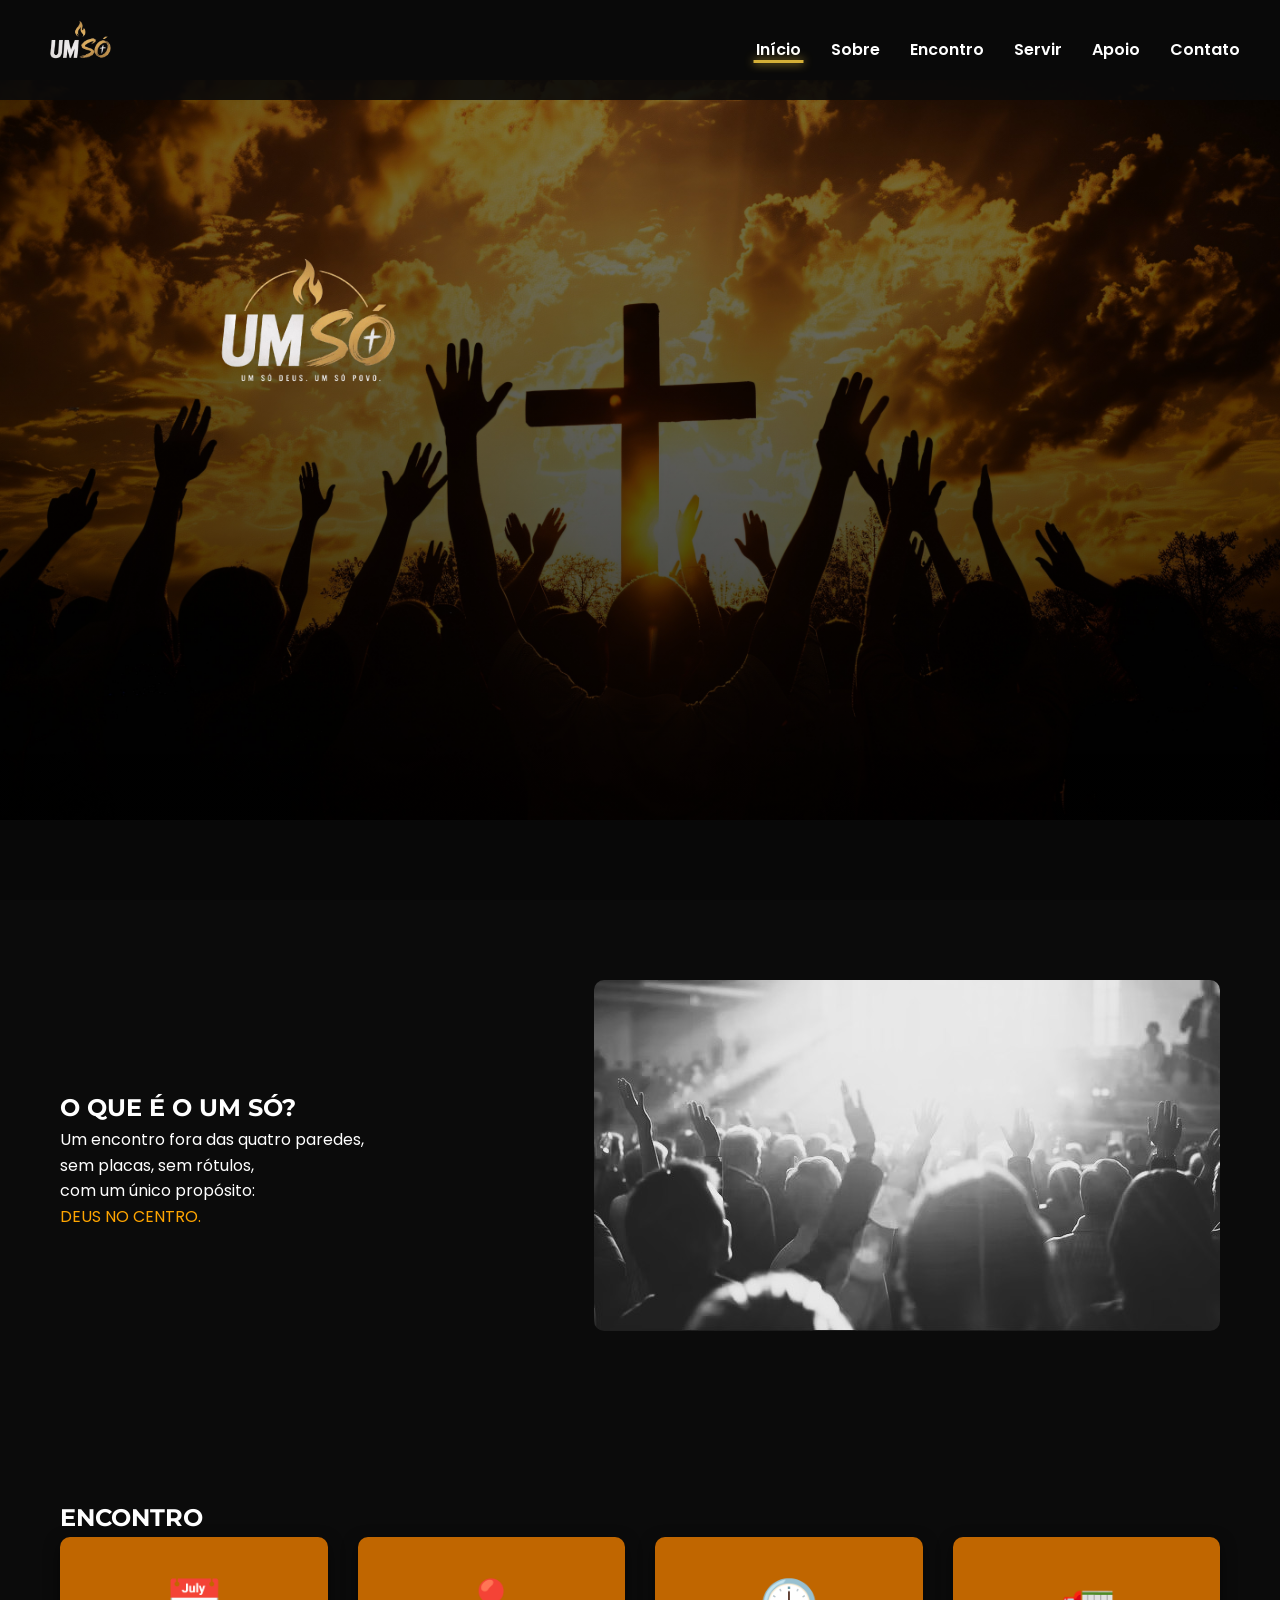
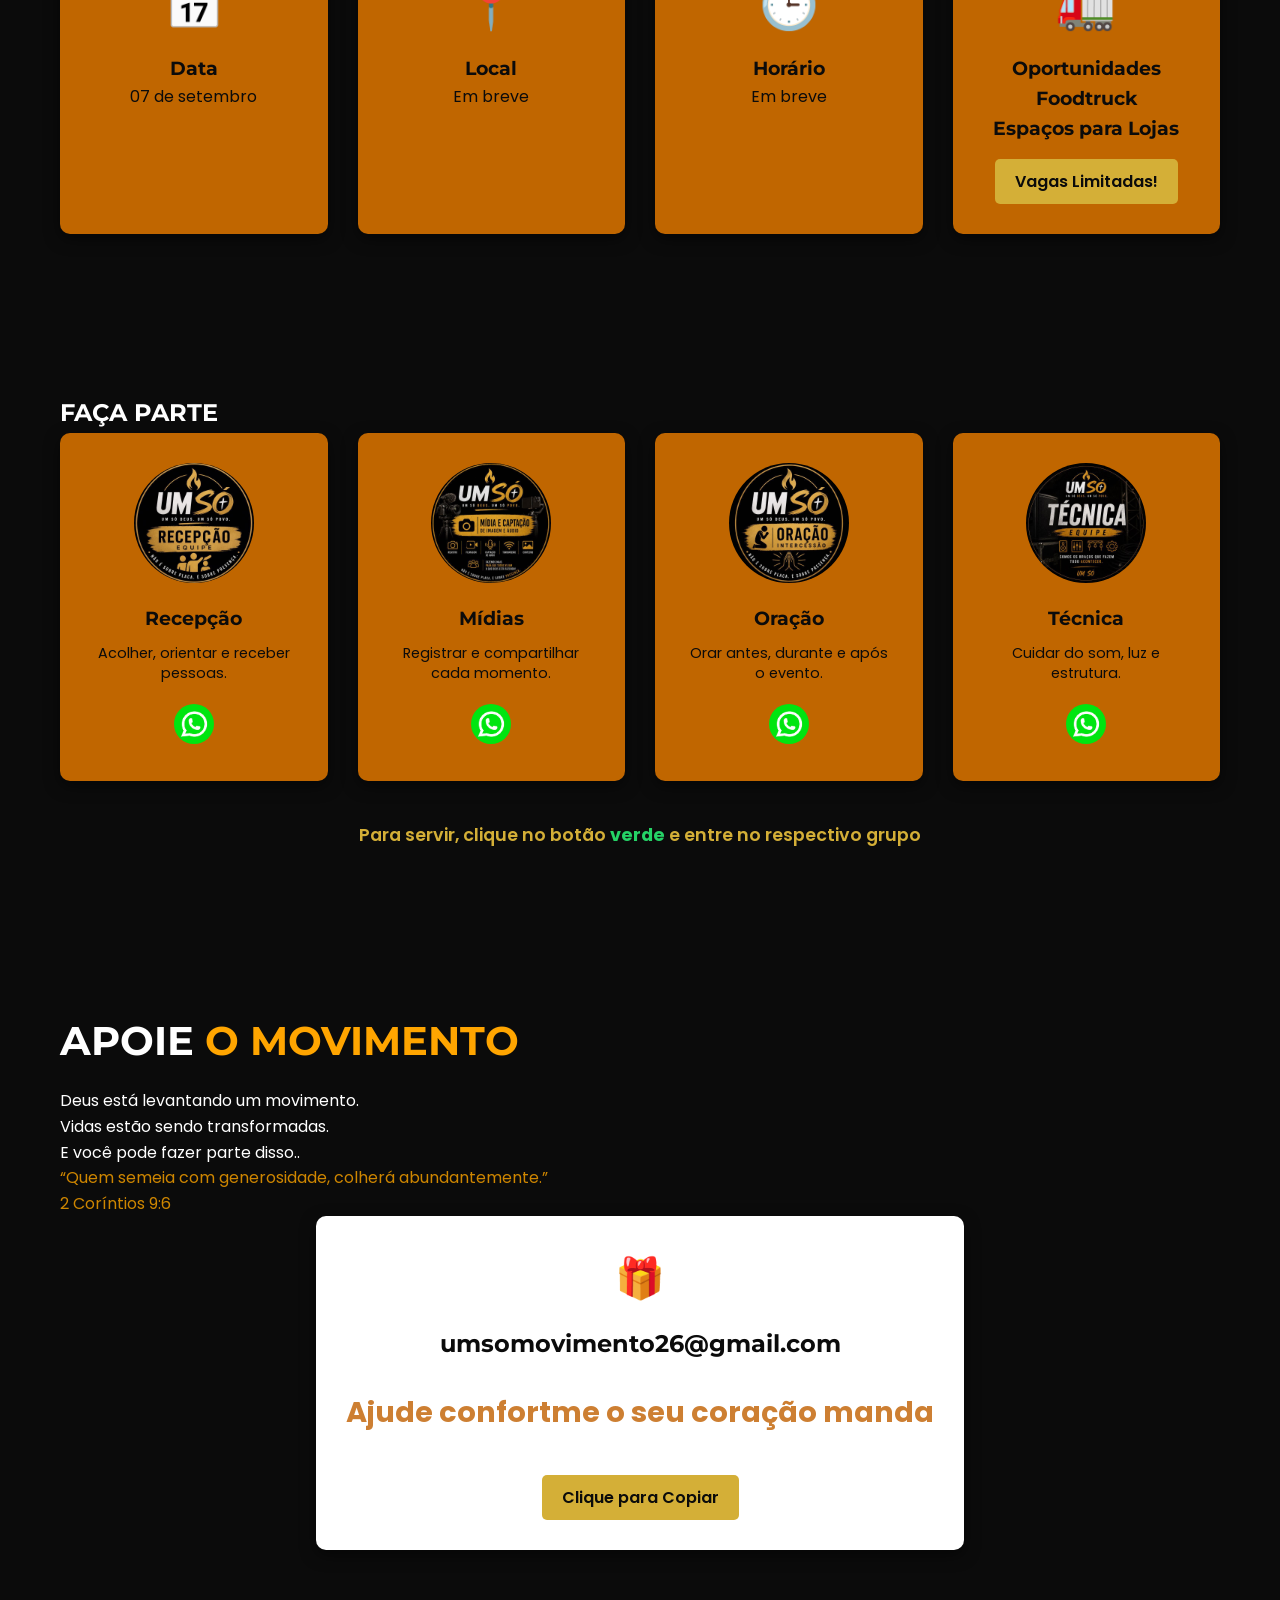
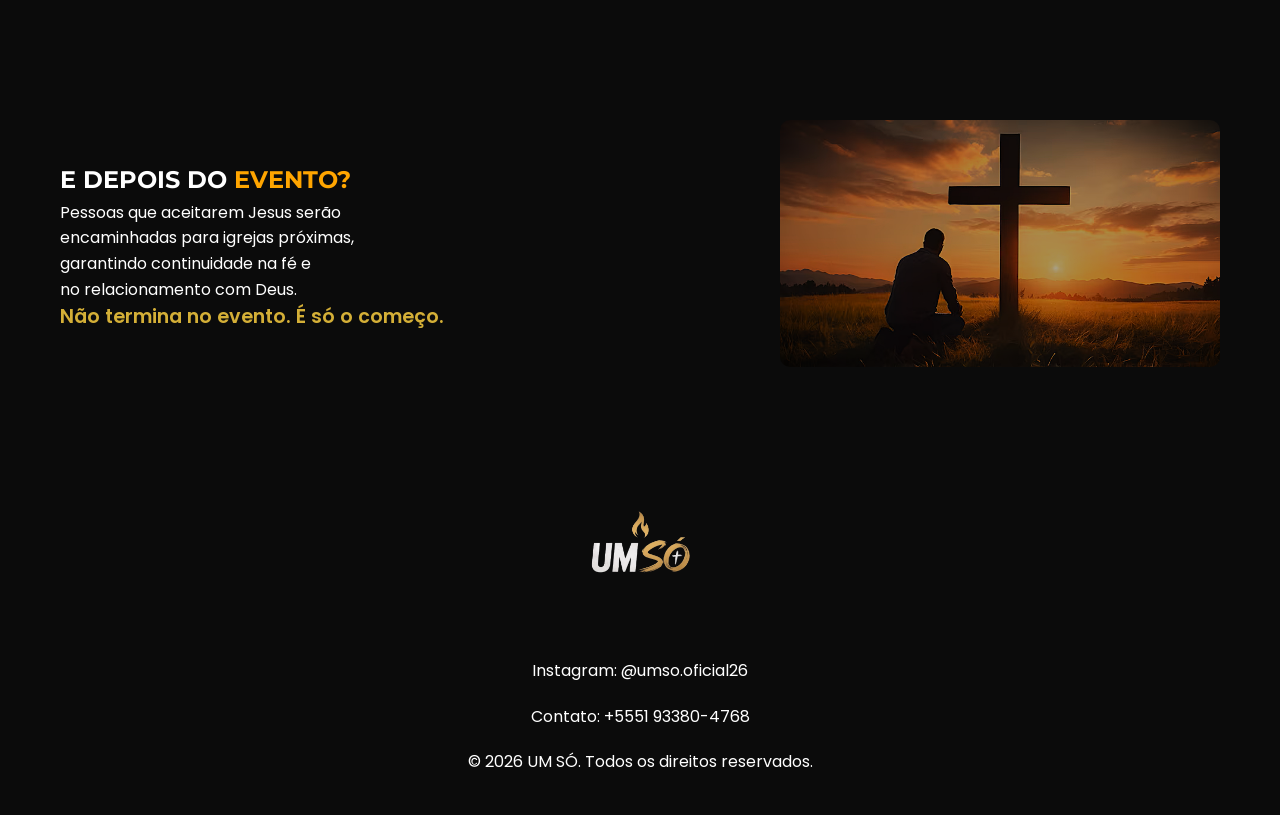
==== index.html @ 7e7e955d "pix" ====
<!DOCTYPE html>
<html lang="pt-BR">
<head>
  <meta charset="UTF-8">
  <meta name="viewport" content="width=device-width, initial-scale=1.0">
  <meta name="description" content="UM SÓ - Um encontro cristão de adoração e unidade. Junte-se a nós em 07 de setembro.">
  <meta name="keywords" content="UM SÓ, evento cristão, adoração, unidade, Deus">
  <title>UM SÓ - Um só Deus. Um só povo.</title>
  <link rel="preconnect" href="https://fonts.googleapis.com">
  <link rel="preconnect" href="https://fonts.gstatic.com" crossorigin>
  <link href="https://fonts.googleapis.com/css2?family=Montserrat:wght@400;700&family=Poppins:wght@300;400;600&display=swap" rel="stylesheet">
  <link rel="icon" href="logolimpa.png" type="image/png">
  <link rel="stylesheet" href="styles.css">
</head>
<body>
  <header class="header">
    <div class="header-content">
      <div class="logo"><img src="logolimpasf.png" alt="Logo UM SÓ"></div>
      <nav class="nav">
        <ul>
          <li><a href="#inicio">Início</a></li>
          <li><a href="#sobre">Sobre</a></li>
          <li><a href="#encontro">Encontro</a></li>
          <li><a href="#servir">Servir</a></li>
          <li><a href="#apoio">Apoio</a></li>
          <li><a href="#contato">Contato</a></li>
        </ul>
        <div class="nav-underline"></div>
      </nav>
    </div>
  </header>

  <section id="inicio" class="hero">
    <div class="hero-content">
      <div class="hero-right">
        <img src="adorandocruz.jpg" alt="Adorando a cruz" class="hero-image">
        <div class="hero-logo-wrapper">
          <img src="logomeiolimpa.png" alt="Logo UM SÓ" class="hero-logo">
        </div>
        <div class="hero-overlay">
        </div>
      </div>
    </div>
  </section>

  <section id="sobre" class="about">
    <div class="container">
      <div class="about-content">
        <div class="about-text">
          <h2>O QUE É O UM SÓ?</h2>
          <p>Um encontro fora das quatro paredes,<br> sem placas, sem rótulos,<br> com um único propósito:<br> <span style="color: orange;">DEUS NO CENTRO.</span></p>
        </div>
        <div class="about-image">
          <img src="multidaoadorando.jpg" alt="Multidão adorando">
        </div>
      </div>
    </div>
  </section>

  <section id="encontro" class="event">
    <div class="container">
      <h2>ENCONTRO</h2>
      <div class="event-cards">
        <div class="card">
          <div class="icon">📅</div>
          <h3>Data</h3>
          <p>07 de setembro</p>
        </div>
        <div class="card">
          <div class="icon">📍</div>
          <h3>Local</h3>
          <p>Em breve</p>
        </div>
        <div class="card">
          <div class="icon">🕒</div>
          <h3>Horário</h3>
          <p>Em breve</p>
        </div>
        <div class="card">
          <div class="icon">🚛</div>
          <h3>Oportunidades<br>Foodtruck<br>Espaços para Lojas</h3>
          <a href="foodtruck.html" class="btn-info">Vagas Limitadas!</a>
      </div>
    </div>
  </section>

  <section id="servir" class="volunteers">
    <div class="container">
      <h2>FAÇA PARTE</h2>
      <div class="volunteer-areas">
        <div class="area area-recepcao">
          <div class="area-image"></div>
          <h3>Recepção</h3>
          <p>Acolher, orientar e receber pessoas.</p>
          <a href="https://chat.whatsapp.com/KQdRpLxNtdp9pKH8oHyIia" target="_blank" class="whatsapp-btn">
            <img src="whatsapp.png" alt="WhatsApp Recepção">
          </a>
        </div>
        <div class="area area-midia">
          <div class="area-image"></div>
          <h3>Mídias</h3>
          <p>Registrar e compartilhar cada momento.</p>
          <a href="https://chat.whatsapp.com/KQdRpLxNtdp9pKH8oHyIia" target="_blank" class="whatsapp-btn">
            <img src="whatsapp.png" alt="WhatsApp Mídias">
          </a>
        </div>
        <div class="area area-oracao">
          <div class="area-image"></div>
          <h3>Oração</h3>
          <p>Orar antes, durante e após o evento.</p>
          <a href="https://chat.whatsapp.com/KQdRpLxNtdp9pKH8oHyIia" target="_blank" class="whatsapp-btn">
            <img src="whatsapp.png" alt="WhatsApp Oração">
          </a>
        </div>
        <div class="area area-tecnica">
          <div class="area-image"></div>
          <h3>Técnica</h3>
          <p>Cuidar do som, luz e estrutura.</p>
          <a href="https://chat.whatsapp.com/KQdRpLxNtdp9pKH8oHyIia" target="_blank" class="whatsapp-btn">
            <img src="whatsapp.png " alt="WhatsApp Técnica">
          </a>
        </div>
      </div>
      <p class="volunteer-info">Para servir, clique no botão <span class="green-text">verde</span> e entre no respectivo grupo</p>
    </div>
  </section>

<script>
function copiarPix() {
  var chave = document.getElementById("chavePix").value;
  navigator.clipboard.writeText(chave).then(function() {
    var botao = document.getElementById("btnCopiar");
    botao.innerText = "Chave Copiada! ✅";
    setTimeout(function() {
      botao.innerText = "Clique para Copiar";
    }, 3000);
  }).catch(function(err) {
    alert("Erro ao copiar chave automaticamente. Por favor, copie manualmente.");
  });
}
</script>
  <section id="apoio" class="support">
    <div class="container">
      <h2>APOIE <span style="color: orange;">O MOVIMENTO</span></h2>
      <p>Deus está levantando um movimento.<br>Vidas estão sendo transformadas.<br>E você pode fazer parte disso..</p>
      <p><span style="color: rgb(206, 134, 0);">“Quem semeia com generosidade, colherá abundantemente.”<br>2 Coríntios 9:6</span></p>
      <div class="plans">
        <div class="plan plan-bronze">
          <span class="medal">🎁</span>
          <h1>umsomovimento26@gmail.com</h1>
          <p class="price price-bronze">Ajude confortme o seu coração manda</p>
          <input type="hidden" id="chavePix" value="umsomovimento26@gmail.com">
          <a href="javascript:void(0)" id="btnCopiar" class="btn-info" onclick="copiarPix()">Clique para Copiar</a>
        </div>
      </div>
    </div>
  </section>

  <section id="depois" class="after">
    <div class="container">
      <div class="after-content">
        <div class="after-text">
          <h2>E DEPOIS DO <span style="color: orange;">EVENTO?</span></h2>
          <p>Pessoas que aceitarem Jesus serão<br> encaminhadas para igrejas próximas,<br> garantindo continuidade na fé e<br> no relacionamento com Deus.</p>
          <p class="highlight">Não termina no evento. É só o começo.</p>
        </div>
        <div class="after-image">
          <img src="ajoelhado.png" alt="Pessoa ajoelhada em oração">
        </div>
      </div>
    </div>
  </section>

  <footer id="contato" class="footer">
    <div class="container">
      <div class="footer-content">
        <div class="logo"><img src="logolimpasf.png" alt="Logo UM SÓ"></div>
        <div class="social">
          <a href="https://instagram.com/umso.oficial26" target="_blank">Instagram: @umso.oficial26</a>
        </div>
        <div class="contact">
          <a href="https://wa.me/5551933804768" target="_blank">Contato: +5551 93380-4768</a>
        </div>
        <p>&copy; 2026 UM SÓ. Todos os direitos reservados.</p>
      </div>
    </div>
  </footer>

  <script src="script.js"></script>
</body>
---- styles.css ----
:root {
  --black: #0B0B0B;
  --gold: #D4AF37;
  --white: #FFFFFF;
  --shadow: rgba(0, 0, 0, 0.5);
}

* {
  margin: 0;
  padding: 0;
  box-sizing: border-box;
}
img {
    max-width: 100%;
    height: auto;
}
body {
  font-family: 'Poppins', sans-serif;
  color: var(--white);
  background-color: var(--black);
  line-height: 1.6;
  scroll-behavior: smooth;
}

h1, h2, h3 {
  font-family: 'Montserrat', sans-serif;
  font-weight: 700;
}

.container {
  max-width: 1200px;
  margin: 0 auto;
  padding: 0 20px;
}

/* Header */
.header {
  position: fixed;
  top: 0;
  width: 100%;
  background-color: rgba(11, 11, 11, 0.9);
  z-index: 1000;
  padding: 10px 20px;
}

.header-content {
  max-width: 1200px;
  margin: 0 auto;
  display: flex;
  align-items: center;
  justify-content: space-between;
  gap: 30px;
}

.header .logo {
  font-family: 'Montserrat', sans-serif;
  font-weight: 700;
  color: var(--gold);
  font-size: 1.3rem;
  min-width: 80px;
}

.header .logo img {
  display: block;
  max-height: 80px;
  width: auto;
}

.btn-header {
  white-space: nowrap;
}

.nav {
  position: relative;
}

.nav ul {
  list-style: none;
  display: flex;
  justify-content: center;
  gap: 30px;
}

.nav-underline {
  position: absolute;
  bottom: 0;
  left: 0;
  width: 50px;
  height: 3px;
  background: var(--gold);
  box-shadow: 0 0 10px var(--gold);
  transition: transform 0.3s ease;
}

.nav a {
  color: var(--white);
  text-decoration: none;
  font-weight: 600;
  transition: color 0.3s;
}

.nav a:hover {
  color: var(--gold);
}

.btn-primary {
  background-color: var(--gold);
  color: var(--black);
  padding: 12px 24px;
  text-decoration: none;
  border-radius: 5px;
  font-weight: 700;
  transition: all 0.3s;
  box-shadow: 0 0 10px var(--gold);
}

.btn-primary:hover {
  background-color: var(--white);
  box-shadow: 0 0 20px var(--gold);
}

.btn-secondary {
  background-color: transparent;
  color: var(--white);
  padding: 12px 24px;
  text-decoration: none;
  border: 2px solid var(--gold);
  border-radius: 5px;
  font-weight: 700;
  transition: all 0.3s;
}

.btn-secondary:hover {
  background-color: var(--gold);
  color: var(--black);
}

/* Hero */
.hero {
  height: 100vh;
  display: flex;
  align-items: stretch;
  background-color: var(--black);
  position: relative;
}

.hero::before {
  content: '';
  position: absolute;
  inset: 0;
  background: rgba(0, 0, 0, 0.3);
  pointer-events: none;
}

.hero-content {
  width: 100%;
  height: 100%;
  z-index: 1;
  position: relative;
  display: flex;
  align-items: center;
  justify-content: center;
}

.hero-buttons {
  display: flex;
  gap: 20px;
  justify-content: flex-start;
  flex-wrap: wrap;
}

.hero-right {
  position: relative;
  width: 100%;
  height: 100%;
  overflow: hidden;
}

.hero-right .hero-image {
  width: 100%;
  height: 100%;
  object-fit: cover;
  display: block;
}

.hero-logo-wrapper {
  position: absolute;
  top: 20%;
  left: 15%;
  z-index: 2;
  max-width: 230px;
  width: 100%;
}

.hero-logo-wrapper .hero-logo {
  width: 100%;
  height: auto;
  display: block;
}

.hero-overlay {
  position: absolute;
  inset: 0;
  display: flex;
  align-items: flex-end;
  justify-content: flex-start;
  padding: 25px;
  background: linear-gradient(180deg, rgba(0,0,0,0) 0%, rgba(0,0,0,0.55) 100%);
  z-index: 1;
}

.hero-overlay .hero-buttons {
  justify-content: center;
}

section {
  padding: 80px 0;
}

.about, .event, .volunteers, .support, .after, .form-section {
  background-color: var(--black);
}

.about-content {
  display: flex;
  align-items: center;
  gap: 50px;
  flex-wrap: wrap;
}

.about-text {
  flex: 1;
  min-width: 300px;
}

.about-image img {
  flex: 1;
  max-width: 100%;
  border-radius: 10px;
  position: relative;
}

.about-image img::before {
  content: '';
  position: absolute;
  top: 0;
  left: 0;
  right: 0;
  bottom: 0;
  background: rgba(0, 0, 0, 0.3);
  border-radius: 10px;
}

.after-content {
  display: flex;
  align-items: center;
  gap: 50px;
  flex-wrap: wrap;
}

.after-text {
  flex: 1;
  min-width: 300px;
}

.after-image img {
  flex: 1;
  max-width: 440px;
  border-radius: 10px;
  position: relative;
}


.after-image img::before {
  content: '';
  position: absolute;
  top: 0;
  left: 0;
  right: 0;
  bottom: 0;
  background: rgba(0, 0, 0, 0.3);
  border-radius: 10px;
}

.event-cards {
  display: flex;
  justify-content: center;
  gap: 30px;
  flex-wrap: wrap;
  width: 100%;
}

.card {
  flex:1;
  background-color: #c06600;
  color: var(--black);
  padding: 30px;
  border-radius: 10px;
  text-align: center;
  box-shadow: 0 5px 15px var(--shadow);
  transition: transform 0.3s;
}

.card:hover {
  transform: translateY(-10px);
}

.card .icon {
  font-size: 3rem;
  margin-bottom: 10px;
}

.volunteer-areas {
  display: grid;
  grid-template-columns: repeat(auto-fit, minmax(250px, 1fr));
  gap: 30px;
  margin-bottom: 40px;
}

.area {
  background-color: #c06600;
  color: var(--black);
  padding: 30px;
  border-radius: 10px;
  text-align: center;
  box-shadow: 0 5px 15px var(--shadow);
  transition: transform 0.3s;
}

.area-image {
  width: 120px;
  height: 120px;
  border-radius: 50%;
  margin: 0 auto 20px;
  background-size: cover;
  background-position: center;
}

.area h3 {
  font-size: 1.2rem;
  margin-bottom: 10px;
}

.area p {
  font-size: 0.9rem;
  line-height: 1.4;
}

.area-recepcao .area-image {
  background-image: url('recepcao.png');
}

.area-midia .area-image {
  background-image: url('midia.png');
}

.area-oracao .area-image {
  background-image: url('oracao.png');
}

.area-tecnica .area-image {
  background-image: url('tecnica.png');
}

.area:hover {
  transform: translateY(-10px);
}

.whatsapp-btn {
  display: inline-block;
  margin-top: 20px;
}

.whatsapp-btn img {
  width: 40px;
  height: 40px;
  border-radius: 50%;
  transition: transform 0.3s;
}

.whatsapp-btn:hover img {
  transform: scale(1.1);
}

.volunteer-info {
  text-align: center;
  font-size: 1.1rem;
  color: var(--gold);
  font-weight: 600;
  margin-top: 20px;
}

.green-text {
  color: #25D366;
  font-weight: 700;
}

.plans {
  display: flex;
  justify-content: center;
  gap: 30px;
  flex-wrap: wrap;
  margin-bottom: 10px;
}

.plan {
  background-color: var(--white);
  color: var(--black);
  padding: 30px;
  border-radius: 10px;
  text-align: center;
  box-shadow: 0 5px 15px var(--shadow);
  transition: transform 0.3s;
  display: flex;
  flex-direction: column;
  gap: 15px;
  justify-content: space-between;
  min-height: 200px;
  align-items: center;
}

.plan:hover {
  transform: translateY(-10px);
}

.medal {
  font-size: 2.5rem;
}

.vakinha {
  font-size: 2.5rem;
}

.price {
  font-size: 1.8rem;
  font-weight: 700;
  margin: 10px 0;
}

.price-bronze {
  color: #CD7F32;
}

.price-prata {
  color: #C0C0C0;
}

.price-ouro {
  color: var(--gold);
}

.plan h3 {
  font-size: 1.3rem;
}

.btn-info {
  display: inline-block;
  background-color: var(--gold);
  color: var(--black);
  padding: 10px 20px;
  text-decoration: none;
  border-radius: 5px;
  font-weight: 600;
  transition: all 0.3s;
  margin-top: 15px;
}

.btn-info:hover {
  background-color: var(--white);
  box-shadow: 0 0 10px var(--gold);
}

.support h2 {
  font-size: 2.5rem;
  margin-bottom: 15px;
}

.btn-apoiar {
  display: inline-block;
  margin-top: -20px;
}

.highlight {
  font-weight: 600;
  color: var(--gold);
  font-size: 1.2rem;
}

/* Forms */
.form-section {
  background-color: var(--black);
}

form {
  max-width: 500px;
  margin: 0 auto;
  display: flex;
  flex-direction: column;
  gap: 20px;
}

input, select {
  padding: 15px;
  border: 2px solid var(--gold);
  border-radius: 5px;
  background-color: var(--white);
  color: var(--black);
  font-size: 1rem;
}

button[type="submit"] {
  background-color: var(--gold);
  color: var(--black);
  padding: 15px;
  border: none;
  border-radius: 5px;
  font-weight: 700;
  cursor: pointer;
  transition: all 0.3s;
  box-shadow: 0 0 10px var(--gold);
}

button[type="submit"]:hover {
  background-color: var(--white);
  box-shadow: 0 0 20px var(--gold);
}

/* Footer */
.footer {
  background-color: var(--black);
  padding: 40px 0;
  text-align: center;
}

.footer-content {
  display: flex;
  flex-direction: column;
  gap: 20px;
}

.logo {
  font-size: 2rem;
  font-weight: 700;
  color: var(--gold);
}

.footer .logo img {
  width: 130px;
  height: auto;
}

.social a, .contact a {
  color: var(--white);
  text-decoration: none;
  transition: color 0.3s;
}

.social a:hover, .contact a:hover {
  color: var(--gold);
}

/* Responsive */
@media (max-width: 768px) {
  .nav ul {
    flex-direction: row;
    flex-wrap: nowrap;
    justify-content: space-around;
    width: 100%;
    gap: 10px;
    overflow-x: auto;
    padding: 10px 0;
  }

  .nav-underline {
    display: none;
  }

  .hero h1 {
    font-size: 3rem;
  }

  .hero h2 {
    font-size: 1.5rem;
  }

  .hero-buttons {
    flex-direction: row;
    align-items: center;
  }

  .hero-content.hero-grid {
    flex-direction: row;
    align-items: center;
    gap: 30px;
  }

  .hero-left,
  .hero-right {
    width: 100%;
    max-width: 420px;
  }

  .hero-left {
    align-items: center;
  }

  .hero-buttons {
    justify-content: center;
  }

  .about-content {
    flex-direction: row;
  }

  .event-cards, .plans {
    flex-direction: column;
    align-items: center;
  }

  .volunteer-areas {
    grid-template-columns: 1fr;
  }
}

/* Animations */
@keyframes fadeIn {
  from { opacity: 0; transform: translateY(20px); }
  to { opacity: 1; transform: translateY(0); }
}

section {
  animation: fadeIn 1s ease-out;

  background: rgba(0, 0, 0, 0.05);
}

.contact-panel span {
  font-size: 0.95rem;
  letter-spacing: 0.08em;
  text-transform: uppercase;
  color: var(--dark);
}

.contact-panel a {
  color: var(--blue);
  font-weight: 700;
  text-decoration: none;
}

.countdown-card {
  display: grid;
  grid-template-columns: repeat(4, minmax(90px, 1fr));
  gap: 16px;
  margin-bottom: 32px;
}

.countdown-item {
  background: var(--blue);
  color: var(--white);
  padding: 20px 16px;
  border-radius: 20px;
  box-shadow: inset 0 -4px 0 rgba(0, 0, 0, 0.12);
}

.countdown-item span {
  display: block;
  font-size: 2.5rem;
  font-weight: 700;
}

.countdown-item small {
  display: block;
  margin-top: 8px;
  font-size: 0.95rem;
  text-transform: uppercase;
  letter-spacing: 0.12em;
}

.back-btn {
  color: var(--gold);
  text-decoration: none;
  font-size: 1.2rem;
  font-weight: 600;
  transition: color 0.3s;
}

.back-btn:hover {
  color: var(--white);
}

.apoio-info {
  padding: 120px 0 80px;
  background-color: var(--black);
  color: var(--white);
}

.apoio-info h1 {
  text-align: center;
  margin-bottom: 40px;
  color: var(--gold);
}

.apoio-info p {
  max-width: 800px;
  margin: 0 auto 20px;
  line-height: 1.6;
}

.apoio-info ul {
  max-width: 600px;
  margin: 20px auto;
  list-style-type: disc;
  padding-left: 20px;
}

.apoio-info li {
  margin-bottom: 10px;
}

.whatsapp-section {
  position: fixed;
  bottom: 20px;
  left: 50%;
  transform: translateX(-50%);
  text-align: center;
  z-index: 1000;
  width: min(100%, 960px);
}

.whatsapp-section p {
  background-color: var(--gold);
  color: var(--black);
  padding: 10px 20px;
  border-radius: 20px;
  font-weight: 600;
  margin-bottom: 20px;
  display: align-items: center;
}

.apoio-info {
  padding: 120px 0 220px;
  background-color: var(--black);
  color: var(--white);
}

.support-actions {
  display: flex;
  flex-wrap: wrap;
  justify-content: center;
  gap: 12px;
  width: min(100%, 960px);
}

.support-btn {
  display: flex;
  align-items: center;
  gap: 10px;
  justify-content: center;
  padding: 14px 18px;
  color: white;
  text-decoration: none;
  border-radius: 999px;
  font-weight: 700;
  transition: transform 0.2s ease, box-shadow 0.2s ease;
}

.support-btn img {
  width: 24px;
  height: 24px;
  border-radius: 50%;
}

.support-btn:hover {
  transform: translateY(-2px);
  box-shadow: 0 10px 20px rgba(0, 0, 0, 0.18);
}

.support-bronze {
  background: #CD7F32;
}

.support-prata {
  background: #C0C0C0;
  color: #000;
}

.support-ouro {
  background: #D4AF37;
  color: #000;
}

.support-vakinha {
  background: #D4AF37;
  color: #000;
}

.support-others {
  background: #009688;
}

.gallery-section {
  margin-top: 36px;
  text-align: left;
}

.gallery-section h2 {
  font-size: clamp(1.5rem, 2vw, 2rem);
  margin-bottom: 18px;
  color: var(--dark);
}

.gallery-grid {
  display: grid;
  grid-template-columns: repeat(2, minmax(140px, 1fr));
  gap: 16px;
}

.gallery-card {
  min-height: 170px;
  border-radius: 24px;
  background: linear-gradient(180deg, rgba(0, 0, 0, 0.04), rgba(0, 0, 0, 0.1));
  box-shadow: inset 0 0 0 1px rgba(0, 0, 0, 0.06);
  display: grid;
  place-items: center;
  font-weight: 700;
  color: rgba(0, 0, 0, 0.45);
}

@media (max-width: 620px) {
  .countdown-card {
    grid-template-columns: repeat(2, minmax(100px, 1fr));
  }

  .gallery-grid {
    grid-template-columns: 1fr;
  }

  .top-actions {
    flex-direction: column;
    align-items: stretch;
  }

  .contact-panel {
    min-width: auto;
  }
}
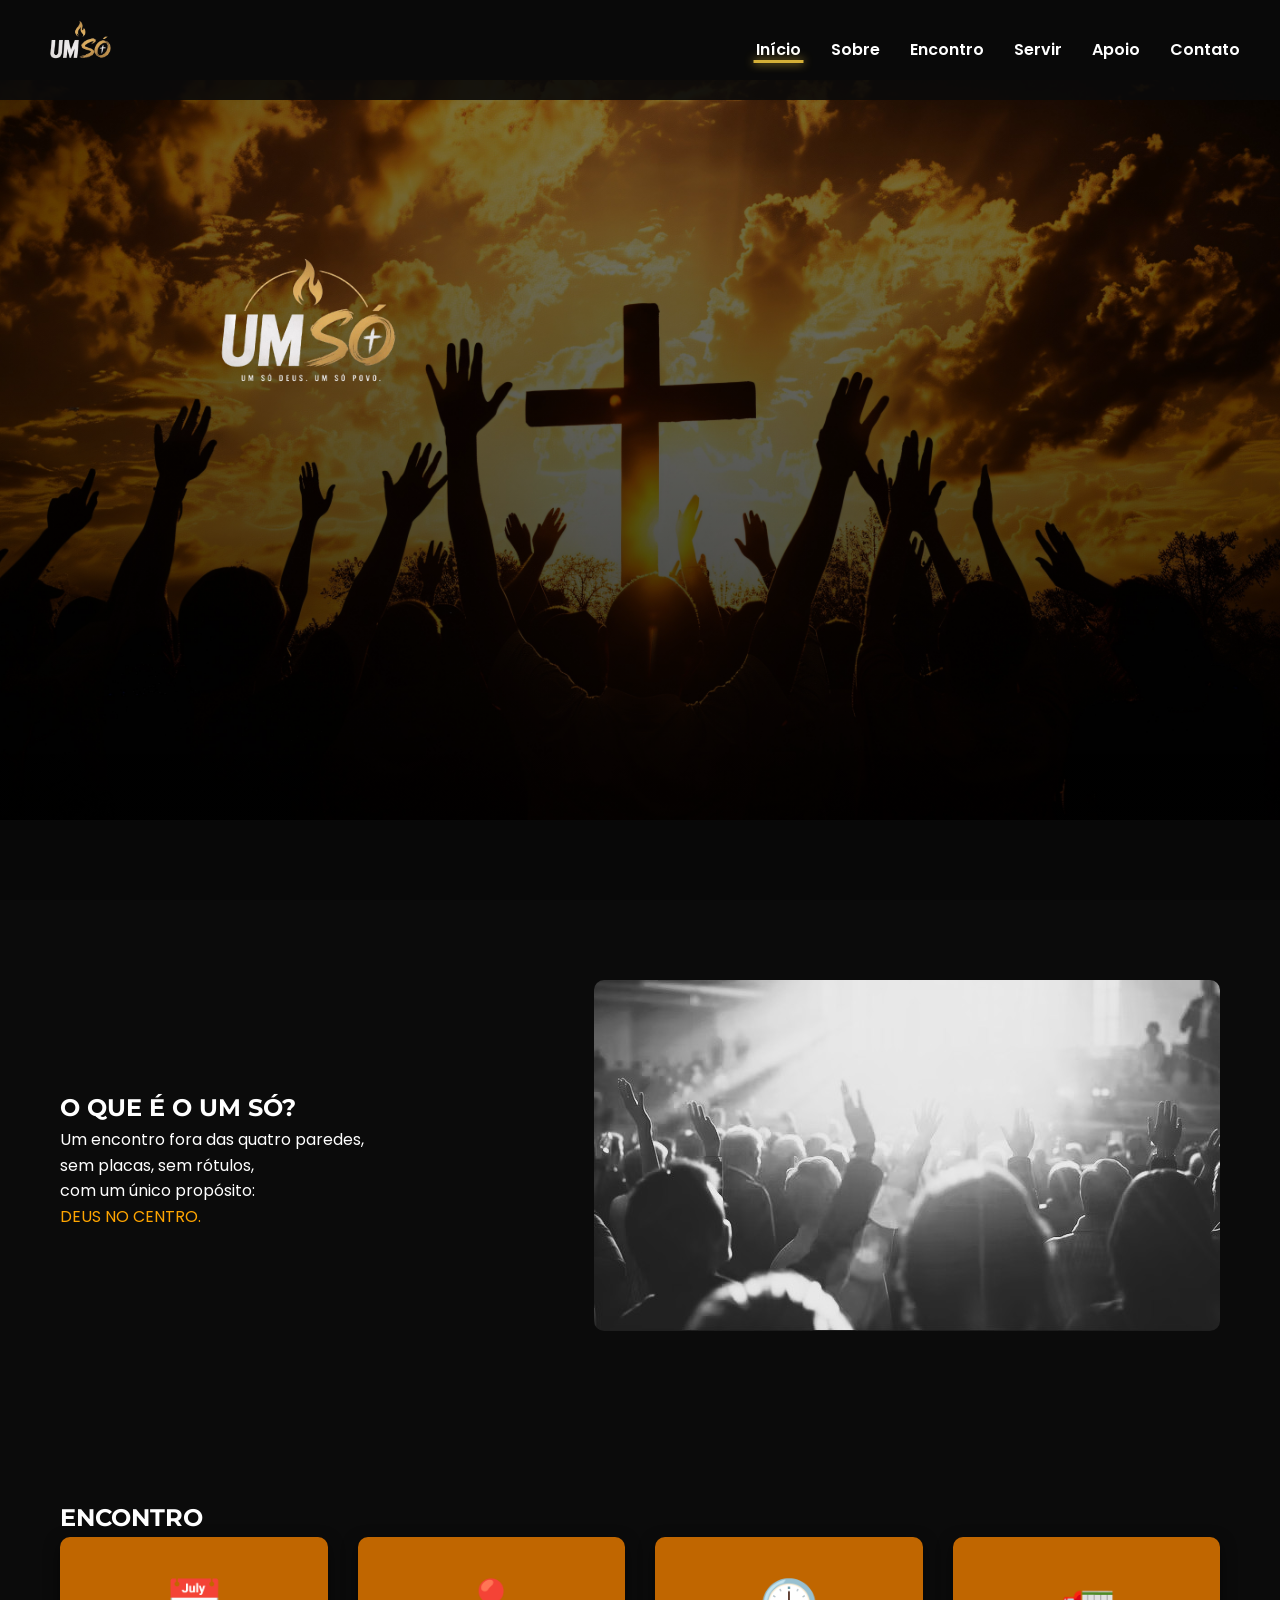
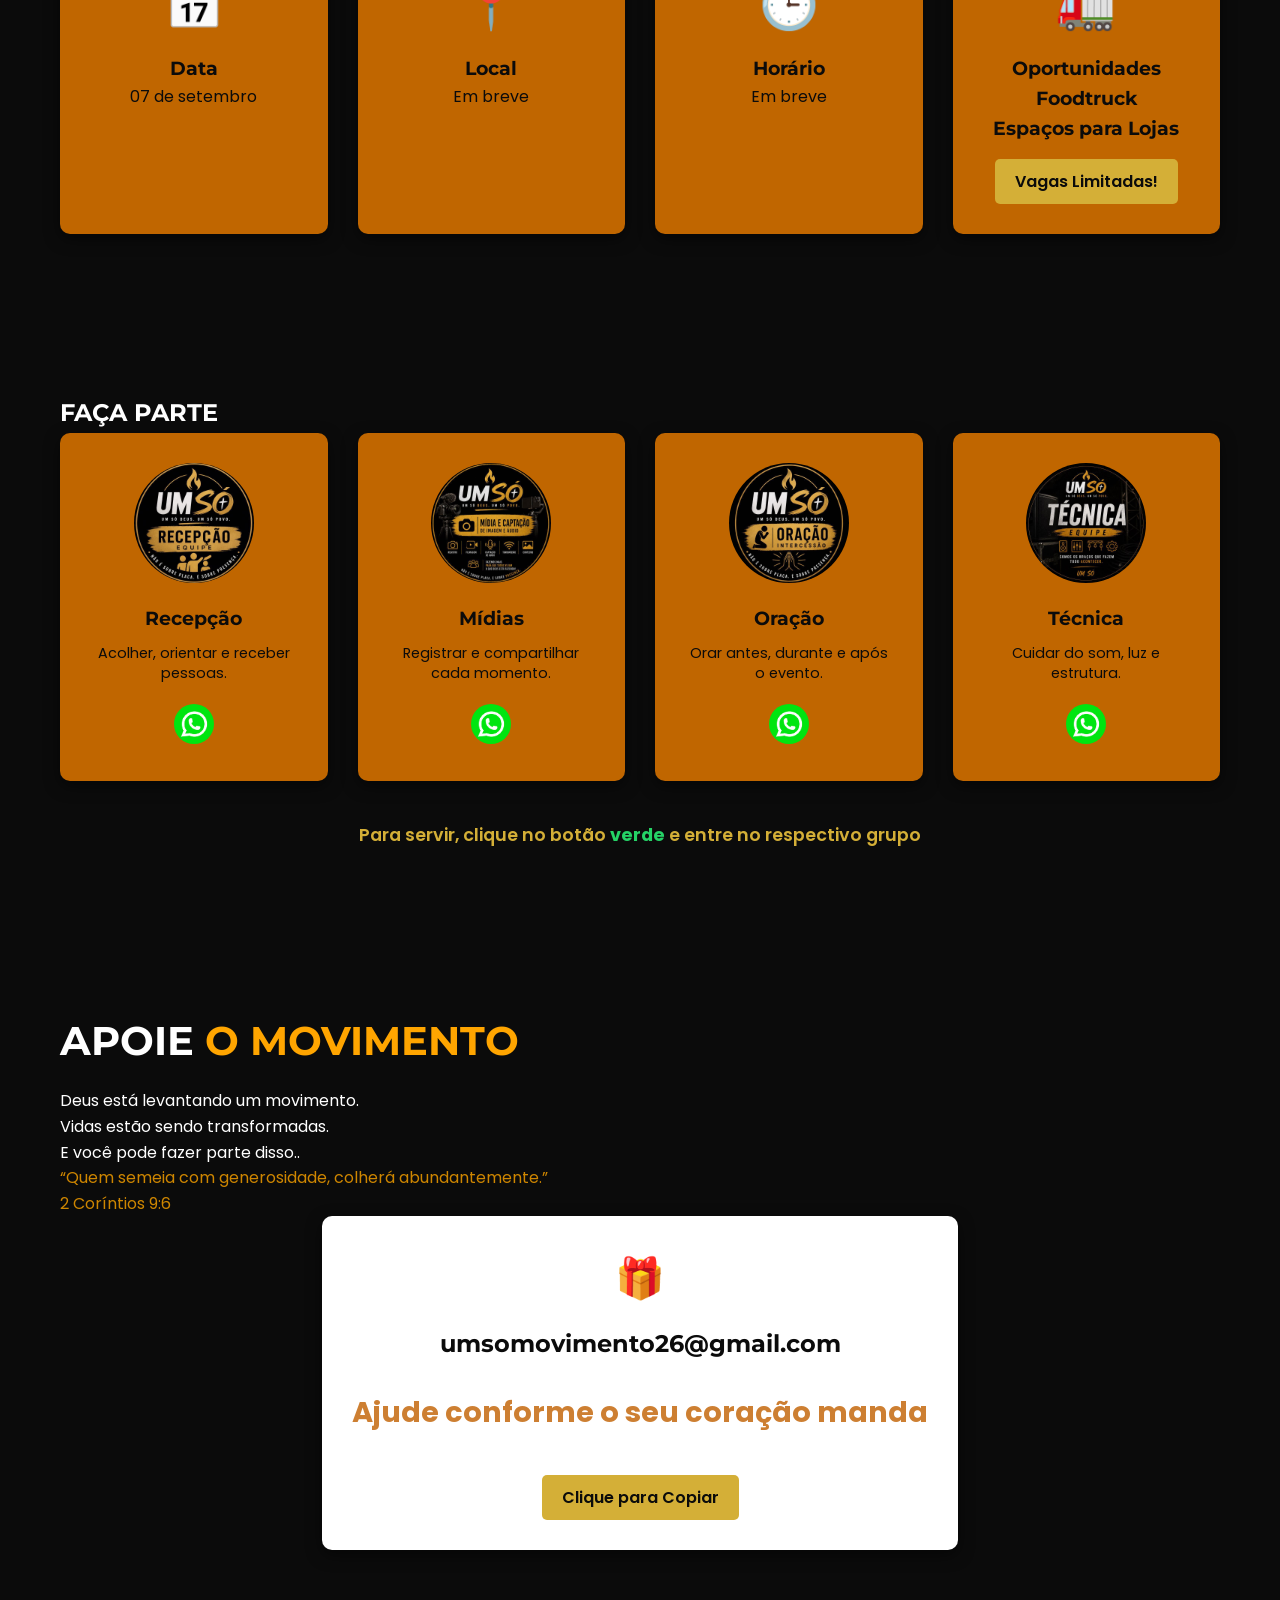
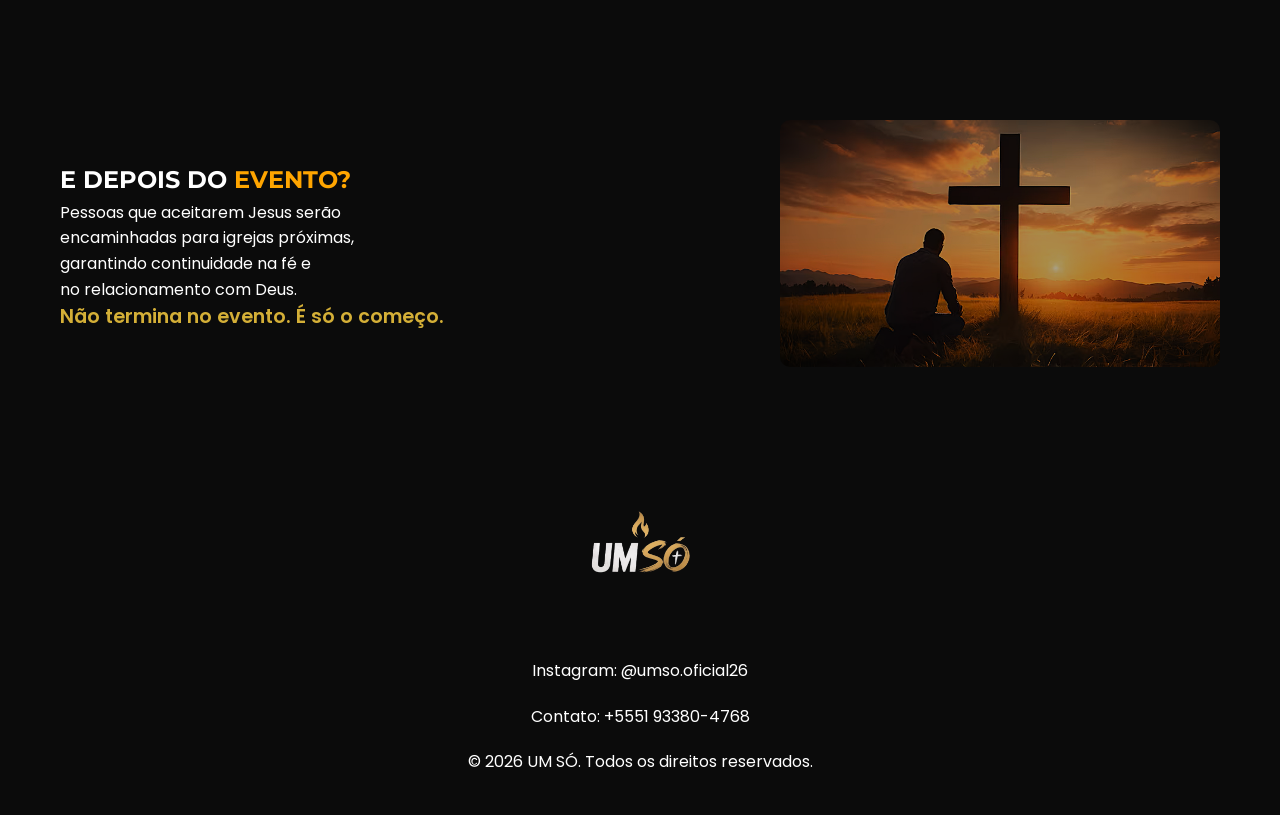
==== commit a1143293: "bug" ====
--- a/index.html
+++ b/index.html
@@ -148,7 +148,7 @@
         <div class="plan plan-bronze">
           <span class="medal">🎁</span>
           <h1>umsomovimento26@gmail.com</h1>
-          <p class="price price-bronze">Ajude confortme o seu coração manda</p>
+          <p class="price price-bronze">Ajude conforme o seu coração manda</p>
           <input type="hidden" id="chavePix" value="umsomovimento26@gmail.com">
           <a href="javascript:void(0)" id="btnCopiar" class="btn-info" onclick="copiarPix()">Clique para Copiar</a>
         </div>
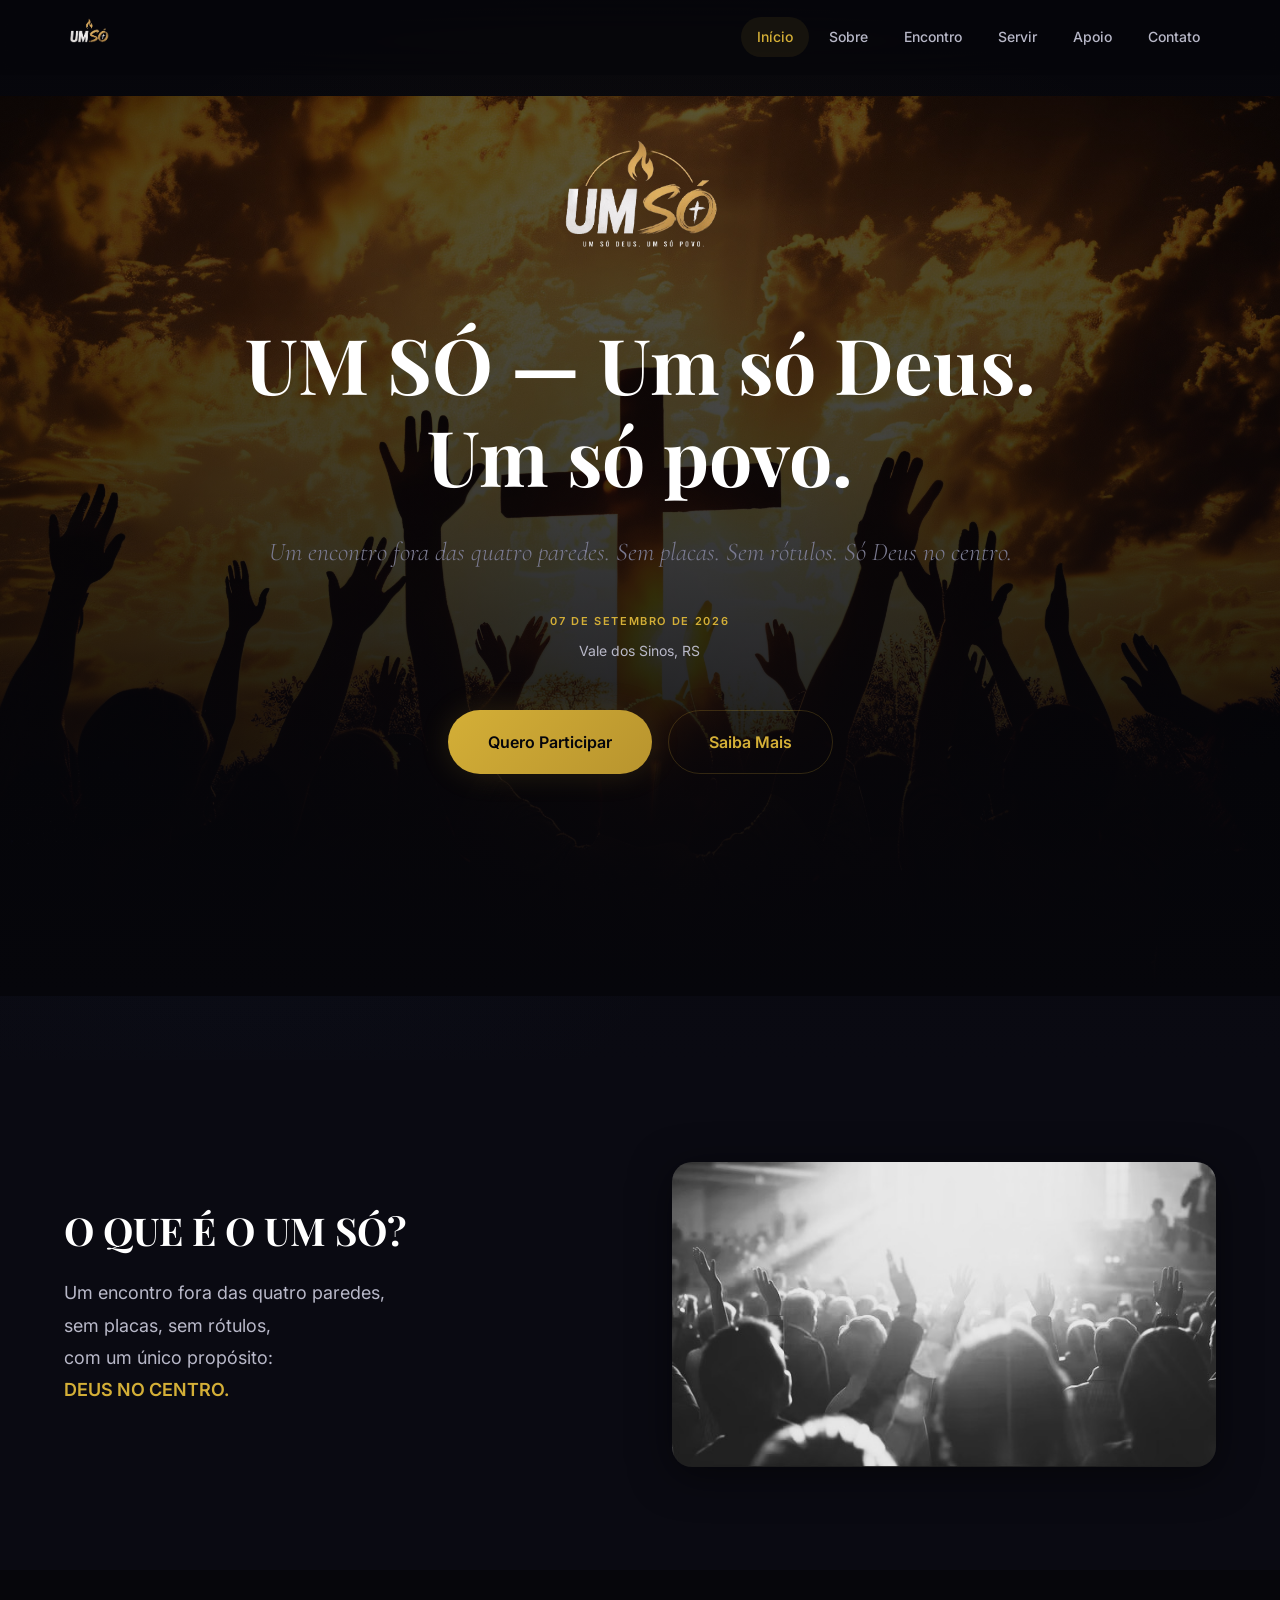
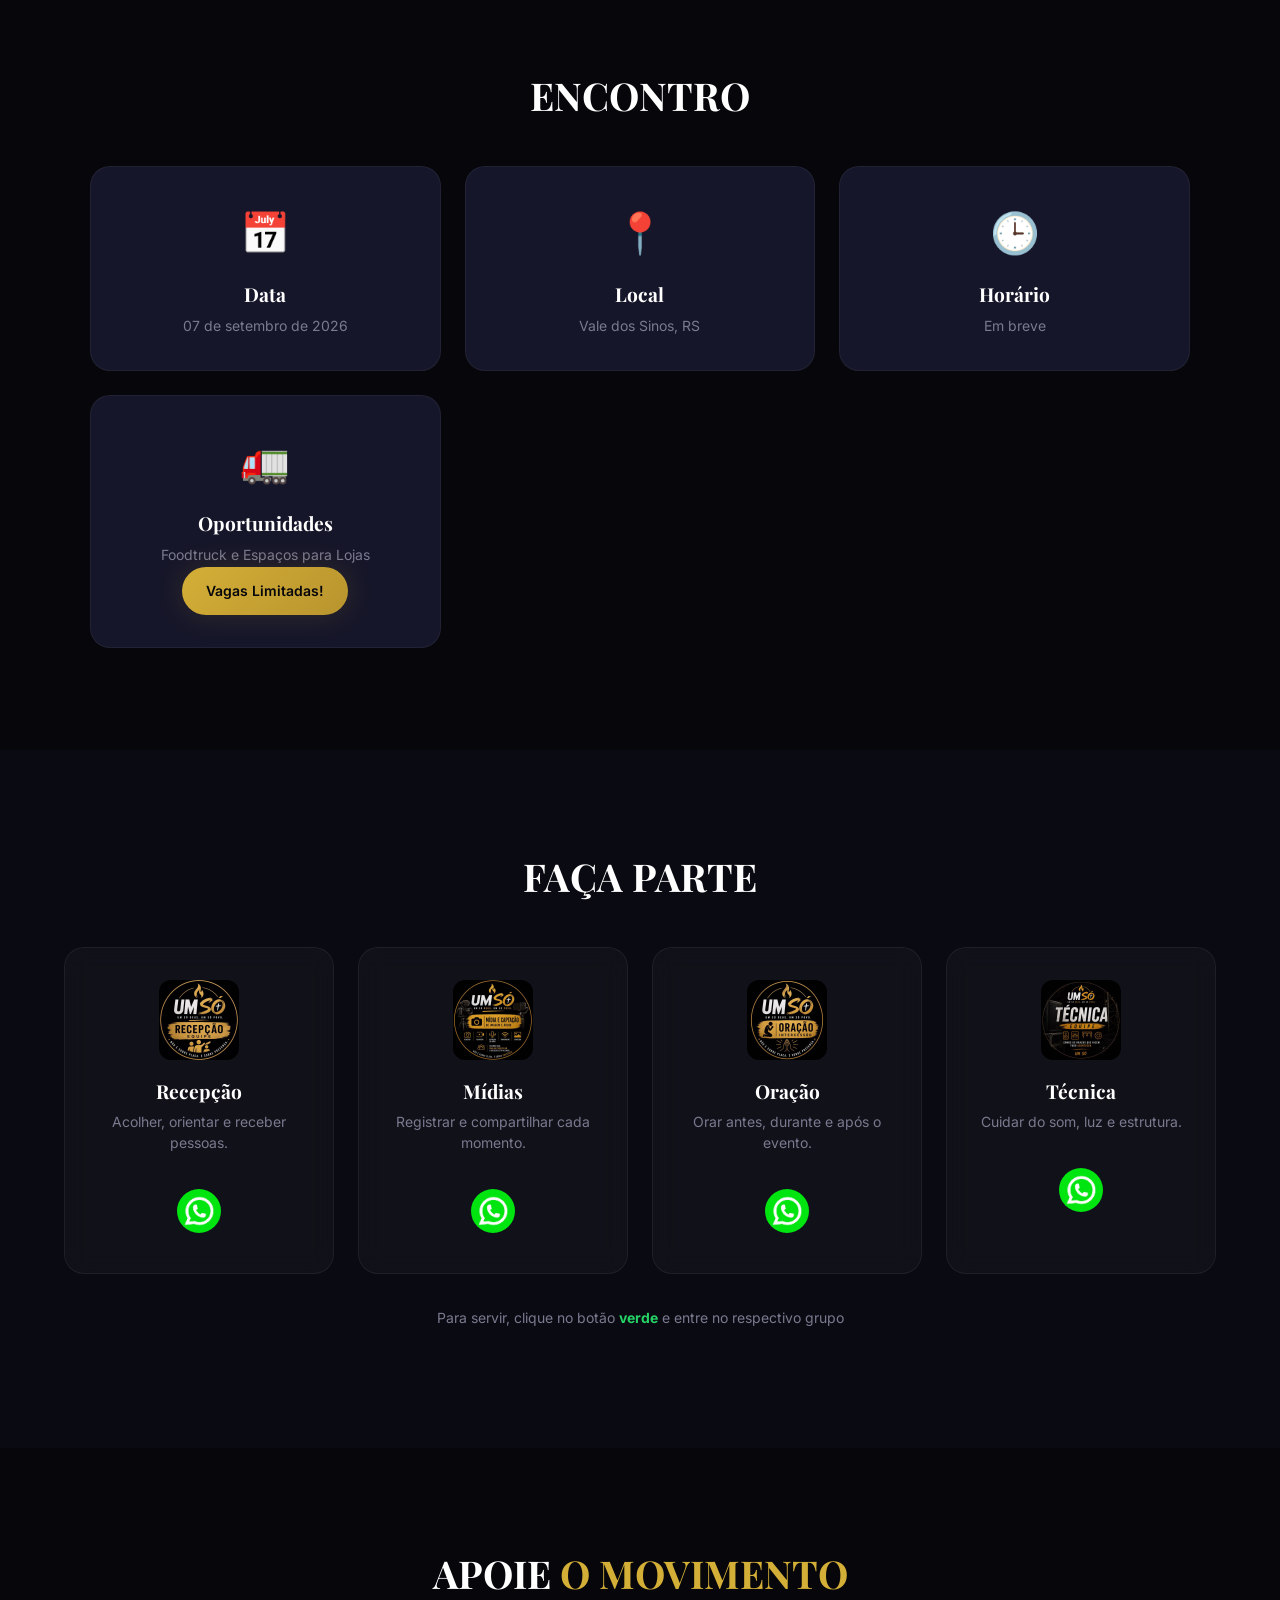
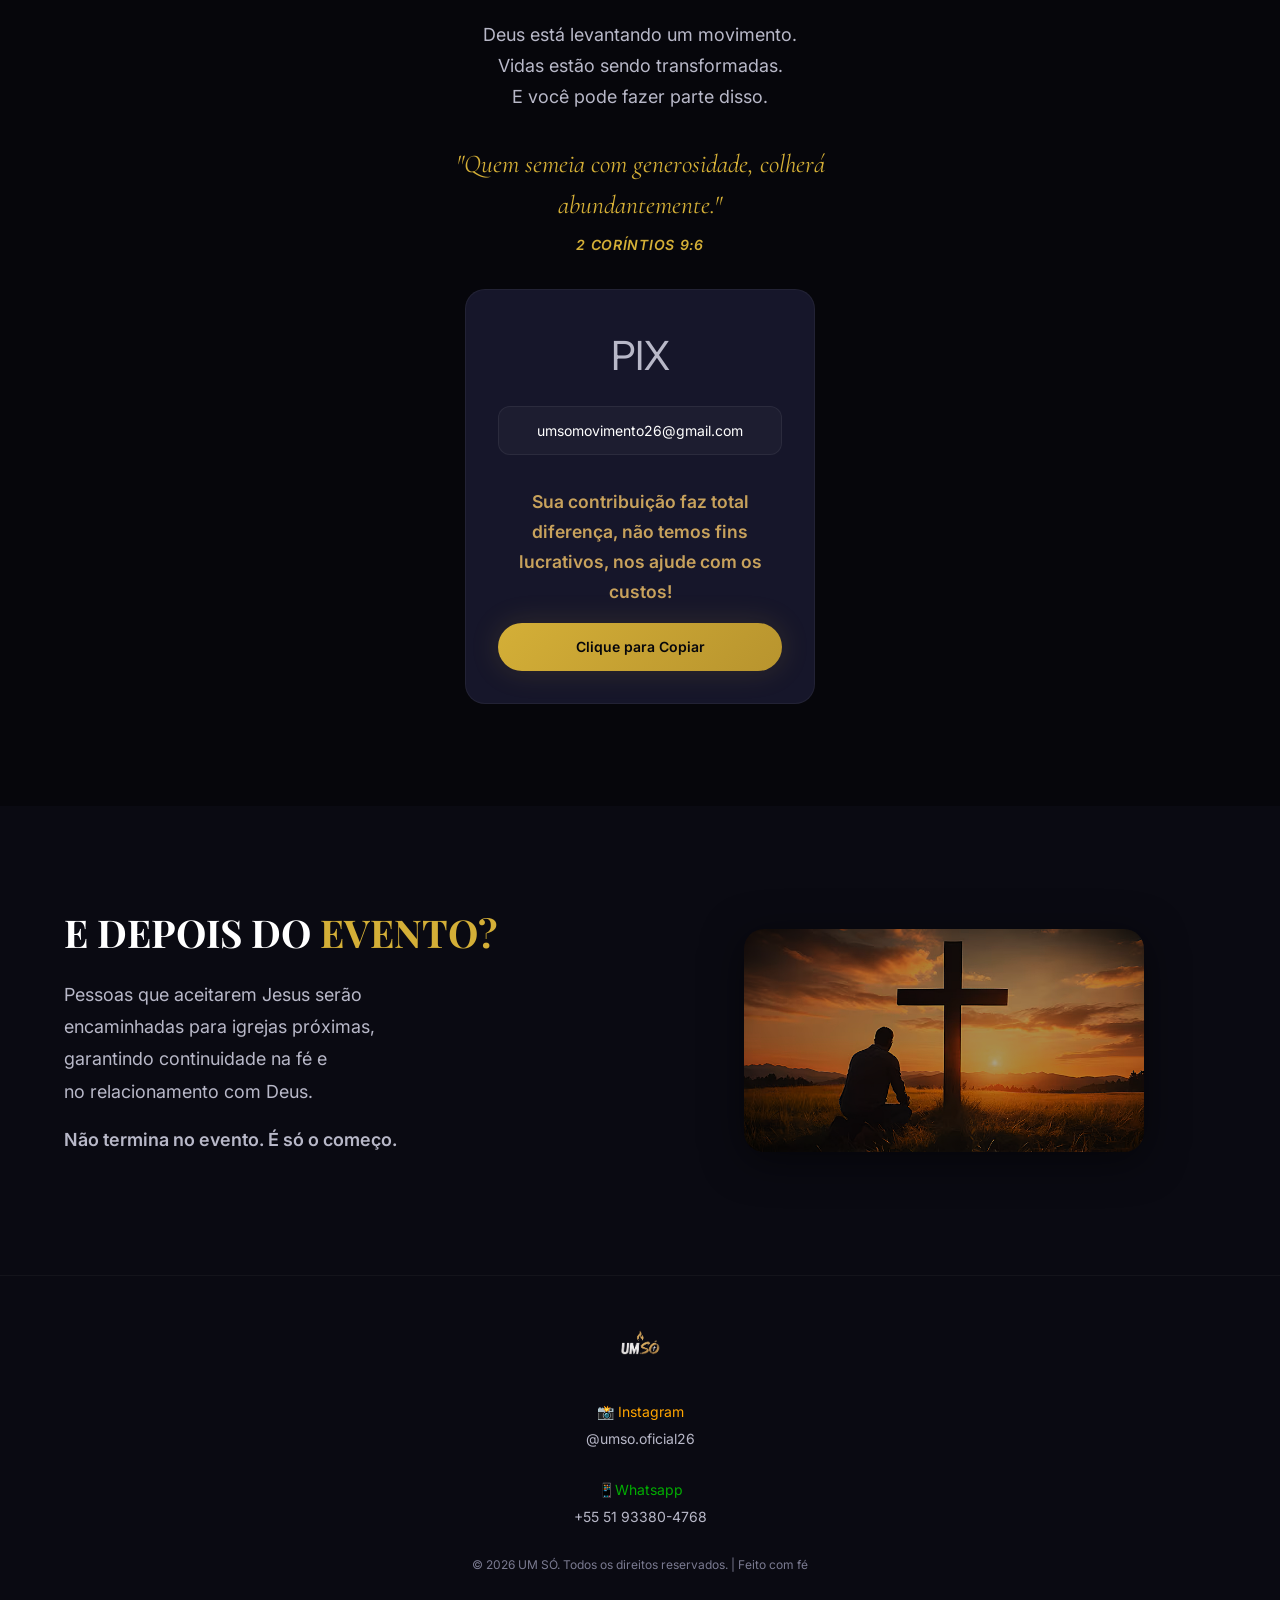
==== commit c7b381f1: "alteração visual" ====
--- a/index.html
+++ b/index.html
@@ -3,21 +3,80 @@
 <head>
   <meta charset="UTF-8">
   <meta name="viewport" content="width=device-width, initial-scale=1.0">
-  <meta name="description" content="UM SÓ - Um encontro cristão de adoração e unidade. Junte-se a nós em 07 de setembro.">
-  <meta name="keywords" content="UM SÓ, evento cristão, adoração, unidade, Deus">
+  <meta name="description" content="UM SÓ - Um encontro cristão interdenominacional de adoração e unidade. 07 de Setembro de 2026, Vale dos Sinos, RS.">
+  <meta name="keywords" content="UM SÓ, evento cristão, adoração, unidade, Deus, encontro, worship, Vale dos Sinos">
+  <meta name="author" content="UM SÓ Movimento">
+  <meta name="robots" content="index, follow">
+  
+  <!-- Open Graph / Facebook -->
+  <meta property="og:type" content="website">
+  <meta property="og:url" content="https://umsodeus.com.br/">
+  <meta property="og:title" content="UM SÓ — Um só Deus. Um só povo.">
+  <meta property="og:description" content="Um encontro cristão interdenominacional de adoração. 07 de Setembro de 2026, Vale dos Sinos, RS.">
+  <meta property="og:image" content="https://umsodeus.com.br/midia.png">
+  <meta property="og:locale" content="pt_BR">
+  
+  <!-- Twitter -->
+  <meta name="twitter:card" content="summary_large_image">
+  <meta name="twitter:url" content="https://umsodeus.com.br/">
+  <meta name="twitter:title" content="UM SÓ — Um só Deus. Um só povo.">
+  <meta name="twitter:description" content="Um encontro cristão interdenominacional de adoração. 07 de Setembro de 2026, Vale dos Sinos, RS.">
+  <meta name="twitter:image" content="https://umsodeus.com.br/midia.png">
+  
   <title>UM SÓ - Um só Deus. Um só povo.</title>
+  
+  <!-- Fonts -->
   <link rel="preconnect" href="https://fonts.googleapis.com">
   <link rel="preconnect" href="https://fonts.gstatic.com" crossorigin>
-  <link href="https://fonts.googleapis.com/css2?family=Montserrat:wght@400;700&family=Poppins:wght@300;400;600&display=swap" rel="stylesheet">
+  <link href="https://fonts.googleapis.com/css2?family=Playfair+Display:wght@400;600;700;800&family=Inter:wght@300;400;500;600;700&family=Cormorant+Garamond:ital,wght@0,300;0,400;1,400&display=swap" rel="stylesheet">
+  
   <link rel="icon" href="logolimpa.png" type="image/png">
   <link rel="stylesheet" href="styles.css">
+  
+  <!-- Schema.org JSON-LD -->
+  <script type="application/ld+json">
+  {
+    "@context": "https://schema.org",
+    "@type": "Event",
+    "name": "UM SÓ - Encontro de Adoração e Unidade",
+    "description": "Um encontro cristão interdenominacional de adoração. Um encontro fora das quatro paredes. Sem placas. Sem rótulos. Só Deus no centro.",
+    "startDate": "2026-09-07T00:00:00-03:00",
+    "endDate": "2026-09-07T23:59:00-03:00",
+    "eventStatus": "https://schema.org/EventScheduled",
+    "eventAttendanceMode": "https://schema.org/OfflineEventAttendanceMode",
+    "location": {
+      "@type": "Place",
+      "name": "Vale dos Sinos",
+      "address": {
+        "@type": "PostalAddress",
+        "addressRegion": "RS",
+        "addressCountry": "BR"
+      }
+    },
+    "image": "https://umsodeus.com.br/midia.png",
+    "organizer": {
+      "@type": "Organization",
+      "name": "UM SÓ",
+      "url": "https://umsodeus.com.br",
+      "contactPoint": {
+        "@type": "ContactPoint",
+        "telephone": "+55-51-93380-4768",
+        "contactType": "customer service"
+      }
+    },
+    "performer": {
+      "@type": "MusicGroup",
+      "name": "UM SÓ Worship"
+    }
+  }
+  </script>
 </head>
 <body>
   <header class="header">
     <div class="header-content">
       <div class="logo"><img src="logolimpasf.png" alt="Logo UM SÓ"></div>
       <nav class="nav">
-        <ul>
+        <ul class="nav-links">
           <li><a href="#inicio">Início</a></li>
           <li><a href="#sobre">Sobre</a></li>
           <li><a href="#encontro">Encontro</a></li>
@@ -27,31 +86,56 @@
         </ul>
         <div class="nav-underline"></div>
       </nav>
+      <button class="hamburger" aria-label="Menu" aria-expanded="false">
+        <span></span>
+        <span></span>
+        <span></span>
+      </button>
     </div>
   </header>
 
-  <section id="inicio" class="hero">
-    <div class="hero-content">
-      <div class="hero-right">
-        <img src="adorandocruz.jpg" alt="Adorando a cruz" class="hero-image">
-        <div class="hero-logo-wrapper">
+  <!-- Mobile Menu Overlay -->
+  <div class="nav-mobile" id="navMobile">
+    <a href="#inicio" class="nav-link">Início</a>
+    <a href="#sobre" class="nav-link">Sobre</a>
+    <a href="#encontro" class="nav-link">Encontro</a>
+    <a href="#servir" class="nav-link">Servir</a>
+    <a href="#apoio" class="nav-link">Apoio</a>
+    <a href="#contato" class="nav-link">Contato</a>
+  </div>
+
+<section id="inicio" class="hero">
+  <div class="hero-right">
+    <img src="adorandocruz.jpg" alt="Adorando a cruz" class="hero-image">
+    <div class="hero-logo-wrapper">
           <img src="logomeiolimpa.png" alt="Logo UM SÓ" class="hero-logo">
-        </div>
-        <div class="hero-overlay">
-        </div>
-      </div>
-    </div>
-  </section>
+    </div>
+    <div class="hero-overlay">
+      <div class="hero-text-content">
+        <h1>UM SÓ — Um só Deus. Um só povo.</h1>
+        <p class="hero-tagline">Um encontro fora das quatro paredes. Sem placas. Sem rótulos. Só Deus no centro.</p>
+        <div class="hero-date">
+          <span class="overline">07 DE SETEMBRO DE 2026</span>
+          <span class="hero-location">Vale dos Sinos, RS</span>
+        </div>
+        <div class="hero-buttons">
+          <a href="#encontro" class="btn btn-primary btn-lg">Quero Participar</a>
+          <a href="#sobre" class="btn btn-secondary btn-lg">Saiba Mais</a>
+        </div>
+      </div>
+    </div>
+  </div>
+</section>
 
   <section id="sobre" class="about">
     <div class="container">
       <div class="about-content">
         <div class="about-text">
           <h2>O QUE É O UM SÓ?</h2>
-          <p>Um encontro fora das quatro paredes,<br> sem placas, sem rótulos,<br> com um único propósito:<br> <span style="color: orange;">DEUS NO CENTRO.</span></p>
+          <p>Um encontro fora das quatro paredes,<br> sem placas, sem rótulos,<br> com um único propósito:<br> <span class="text-gold">DEUS NO CENTRO.</span></p>
         </div>
         <div class="about-image">
-          <img src="multidaoadorando.jpg" alt="Multidão adorando">
+          <img src="multidaoadorando.jpg" alt="Multidão adorando a Deus">
         </div>
       </div>
     </div>
@@ -61,25 +145,27 @@
     <div class="container">
       <h2>ENCONTRO</h2>
       <div class="event-cards">
-        <div class="card">
+        <div class="card animate-on-scroll delay-1">
           <div class="icon">📅</div>
           <h3>Data</h3>
-          <p>07 de setembro</p>
-        </div>
-        <div class="card">
+          <p>07 de setembro de 2026</p>
+        </div>
+        <div class="card animate-on-scroll delay-2">
           <div class="icon">📍</div>
           <h3>Local</h3>
-          <p>Em breve</p>
-        </div>
-        <div class="card">
+          <p>Vale dos Sinos, RS</p>
+        </div>
+        <div class="card animate-on-scroll delay-3">
           <div class="icon">🕒</div>
           <h3>Horário</h3>
           <p>Em breve</p>
         </div>
-        <div class="card">
+        <div class="card animate-on-scroll delay-4">
           <div class="icon">🚛</div>
-          <h3>Oportunidades<br>Foodtruck<br>Espaços para Lojas</h3>
-          <a href="foodtruck.html" class="btn-info">Vagas Limitadas!</a>
+          <h3>Oportunidades</h3>
+          <p>Foodtruck e Espaços para Lojas</p>
+          <a href="foodtruck.html" class="btn-info" aria-label="Saiba mais sobre oportunidades de foodtruck e lojas">Vagas Limitadas!</a>
+        </div>
       </div>
     </div>
   </section>
@@ -88,36 +174,36 @@
     <div class="container">
       <h2>FAÇA PARTE</h2>
       <div class="volunteer-areas">
-        <div class="area area-recepcao">
+        <div class="area area-recepcao animate-on-scroll delay-1">
           <div class="area-image"></div>
           <h3>Recepção</h3>
           <p>Acolher, orientar e receber pessoas.</p>
-          <a href="https://chat.whatsapp.com/KQdRpLxNtdp9pKH8oHyIia" target="_blank" class="whatsapp-btn">
-            <img src="whatsapp.png" alt="WhatsApp Recepção">
-          </a>
-        </div>
-        <div class="area area-midia">
+          <a href="https://chat.whatsapp.com/KQdRpLxNtdp9pKH8oHyIia" target="_blank" class="whatsapp-btn" aria-label="Entrar no grupo de WhatsApp da Recepção">
+            <img src="whatsapp.png" alt="">
+          </a>
+        </div>
+        <div class="area area-midia animate-on-scroll delay-2">
           <div class="area-image"></div>
           <h3>Mídias</h3>
           <p>Registrar e compartilhar cada momento.</p>
-          <a href="https://chat.whatsapp.com/KQdRpLxNtdp9pKH8oHyIia" target="_blank" class="whatsapp-btn">
-            <img src="whatsapp.png" alt="WhatsApp Mídias">
-          </a>
-        </div>
-        <div class="area area-oracao">
+          <a href="https://chat.whatsapp.com/KQdRpLxNtdp9pKH8oHyIia" target="_blank" class="whatsapp-btn" aria-label="Entrar no grupo de WhatsApp das Mídias">
+            <img src="whatsapp.png" alt="">
+          </a>
+        </div>
+        <div class="area area-oracao animate-on-scroll delay-3">
           <div class="area-image"></div>
           <h3>Oração</h3>
           <p>Orar antes, durante e após o evento.</p>
-          <a href="https://chat.whatsapp.com/KQdRpLxNtdp9pKH8oHyIia" target="_blank" class="whatsapp-btn">
-            <img src="whatsapp.png" alt="WhatsApp Oração">
-          </a>
-        </div>
-        <div class="area area-tecnica">
+          <a href="https://chat.whatsapp.com/KQdRpLxNtdp9pKH8oHyIia" target="_blank" class="whatsapp-btn" aria-label="Entrar no grupo de WhatsApp da Oração">
+            <img src="whatsapp.png" alt="">
+          </a>
+        </div>
+        <div class="area area-tecnica animate-on-scroll delay-4">
           <div class="area-image"></div>
           <h3>Técnica</h3>
           <p>Cuidar do som, luz e estrutura.</p>
-          <a href="https://chat.whatsapp.com/KQdRpLxNtdp9pKH8oHyIia" target="_blank" class="whatsapp-btn">
-            <img src="whatsapp.png " alt="WhatsApp Técnica">
+          <a href="https://chat.whatsapp.com/KQdRpLxNtdp9pKH8oHyIia" target="_blank" class="whatsapp-btn" aria-label="Entrar no grupo de WhatsApp da Técnica">
+            <img src="whatsapp.png" alt="">
           </a>
         </div>
       </div>
@@ -125,32 +211,21 @@
     </div>
   </section>
 
-<script>
-function copiarPix() {
-  var chave = document.getElementById("chavePix").value;
-  navigator.clipboard.writeText(chave).then(function() {
-    var botao = document.getElementById("btnCopiar");
-    botao.innerText = "Chave Copiada! ✅";
-    setTimeout(function() {
-      botao.innerText = "Clique para Copiar";
-    }, 3000);
-  }).catch(function(err) {
-    alert("Erro ao copiar chave automaticamente. Por favor, copie manualmente.");
-  });
-}
-</script>
   <section id="apoio" class="support">
     <div class="container">
-      <h2>APOIE <span style="color: orange;">O MOVIMENTO</span></h2>
-      <p>Deus está levantando um movimento.<br>Vidas estão sendo transformadas.<br>E você pode fazer parte disso..</p>
-      <p><span style="color: rgb(206, 134, 0);">“Quem semeia com generosidade, colherá abundantemente.”<br>2 Coríntios 9:6</span></p>
+      <h2>APOIE <span class="text-gold">O MOVIMENTO</span></h2>
+      <p>Deus está levantando um movimento.<br>Vidas estão sendo transformadas.<br>E você pode fazer parte disso.</p>
+      <blockquote class="verse">
+        "Quem semeia com generosidade, colherá abundantemente."
+        <span class="verse-ref">2 Coríntios 9:6</span>
+      </blockquote>
       <div class="plans">
-        <div class="plan plan-bronze">
-          <span class="medal">🎁</span>
-          <h1>umsomovimento26@gmail.com</h1>
-          <p class="price price-bronze">Ajude conforme o seu coração manda</p>
+        <div class="plan plan-bronze animate-on-scroll">
+          <span class="medal">PIX</span>
+          <p class="pix-key">umsomovimento26@gmail.com</p>
+          <p class="price price-bronze">Sua contribuição faz total diferença, não temos fins lucrativos, nos ajude com os custos!</p>
           <input type="hidden" id="chavePix" value="umsomovimento26@gmail.com">
-          <a href="javascript:void(0)" id="btnCopiar" class="btn-info" onclick="copiarPix()">Clique para Copiar</a>
+          <a href="javascript:void(0)" id="btnCopiar" class="btn-info" onclick="copiarPix()" aria-label="Copiar chave PIX para doação">Clique para Copiar</a>
         </div>
       </div>
     </div>
@@ -160,7 +235,7 @@
     <div class="container">
       <div class="after-content">
         <div class="after-text">
-          <h2>E DEPOIS DO <span style="color: orange;">EVENTO?</span></h2>
+          <h2>E DEPOIS DO <span class="text-gold">EVENTO?</span></h2>
           <p>Pessoas que aceitarem Jesus serão<br> encaminhadas para igrejas próximas,<br> garantindo continuidade na fé e<br> no relacionamento com Deus.</p>
           <p class="highlight">Não termina no evento. É só o começo.</p>
         </div>
@@ -176,12 +251,12 @@
       <div class="footer-content">
         <div class="logo"><img src="logolimpasf.png" alt="Logo UM SÓ"></div>
         <div class="social">
-          <a href="https://instagram.com/umso.oficial26" target="_blank">Instagram: @umso.oficial26</a>
+          <a href="https://instagram.com/umso.oficial26" target="_blank" aria-label="Siga-nos no Instagram"><span>&#128248;</span><spam style="color: orange;"> Instagram</spam><br>@umso.oficial26</a>
         </div>
         <div class="contact">
-          <a href="https://wa.me/5551933804768" target="_blank">Contato: +5551 93380-4768</a>
-        </div>
-        <p>&copy; 2026 UM SÓ. Todos os direitos reservados.</p>
+          <a href="https://wa.me/5551933804768" target="_blank" aria-label="Entre em contato conosco pelo WhatsApp"><span>&#128241;</span><spam style="color: rgb(2, 173, 2);">Whatsapp</spam><br>+55 51 93380-4768</a>
+        </div>
+        <p>&copy; 2026 UM SÓ. Todos os direitos reservados. | Feito com fé</p>
       </div>
     </div>
   </footer>
--- a/styles.css
+++ b/styles.css
@@ -1,155 +1,410 @@
+/* ============================================
+   DESIGN SYSTEM — UM SÓ
+   v1.0 — Maio 2026
+   ============================================ */
+
+/* === DESIGN TOKENS === */
 :root {
-  --black: #0B0B0B;
+  /* Cores Primarias — Dourado Celestial */
   --gold: #D4AF37;
-  --white: #FFFFFF;
-  --shadow: rgba(0, 0, 0, 0.5);
-}
-
-* {
+  --black: #000000;
+  --gold-light: #E8D48B;
+  --gold-dark: #B8942E;
+  --gold-muted: #C8A25C;
+  --gold-glow: rgba(212, 175, 55, 0.4);
+  --gold-subtle: rgba(212, 175, 55, 0.08);
+  --gold-border: rgba(212, 175, 55, 0.2);
+
+  /* Backgrounds — Escuros com profundidade */
+  --bg-deep: #06060B;
+  --bg-primary: #0A0A12;
+  --bg-secondary: #0F0F1A;
+  --bg-elevated: #141422;
+  --bg-card: #16162A;
+  --bg-card-hover: #1C1C36;
+  --bg-glass: rgba(255, 255, 255, 0.03);
+  --bg-glass-hover: rgba(255, 255, 255, 0.06);
+
+  /* Accent */
+  --celestial-blue: #1E3A5F;
+  --amber-warm: #C8A25C;
+
+  /* Texto */
+  --text-primary: #FFFFFF;
+  --text-secondary: #B8B8C8;
+  --text-muted: #7A7A90;
+  --text-gold: #D4AF37;
+
+  /* Sombras */
+  --shadow-gold: 0 0 30px rgba(212, 175, 55, 0.15);
+  --shadow-gold-intense: 0 0 60px rgba(212, 175, 55, 0.25);
+  --shadow-sm: 0 2px 8px rgba(0,0,0,0.3);
+  --shadow-md: 0 4px 20px rgba(0,0,0,0.4);
+  --shadow-lg: 0 8px 40px rgba(0,0,0,0.5);
+
+  /* Transicoes */
+  --ease-smooth: cubic-bezier(0.4, 0, 0.2, 1);
+  --ease-out: cubic-bezier(0, 0, 0.2, 1);
+  --duration-fast: 200ms;
+  --duration-normal: 350ms;
+  --duration-slow: 600ms;
+
+  /* Tipografia */
+  --font-display: 'Playfair Display', Georgia, serif;
+  --font-heading: 'Cormorant Garamond', Georgia, serif;
+  --font-body: 'Inter', -apple-system, sans-serif;
+
+  /* Escala tipografica (fluid) */
+  --fs-hero: clamp(3rem, 6vw, 5.5rem);
+  --fs-h1: clamp(2.25rem, 4vw, 3.5rem);
+  --fs-h2: clamp(1.75rem, 3vw, 2.5rem);
+  --fs-h3: clamp(1.25rem, 2vw, 1.75rem);
+  --fs-h4: clamp(1.1rem, 1.5vw, 1.375rem);
+  --fs-body: 1rem;
+  --fs-body-sm: 0.875rem;
+  --fs-caption: 0.75rem;
+  --fs-overline: 0.6875rem;
+
+  /* Espacamento */
+  --space-xs: 0.25rem;
+  --space-sm: 0.5rem;
+  --space-md: 1rem;
+  --space-lg: 1.5rem;
+  --space-xl: 2rem;
+  --space-2xl: 3rem;
+  --space-3xl: 4rem;
+  --space-section: clamp(4rem, 8vw, 7rem);
+
+  /* Layout */
+  --container-max: 1200px;
+  --border-radius-sm: 8px;
+  --border-radius-md: 12px;
+  --border-radius-lg: 20px;
+  --border-radius-xl: 28px;
+  --border-radius-full: 9999px;
+}
+
+/* === RESET & BASE === */
+*, *::before, *::after {
   margin: 0;
   padding: 0;
   box-sizing: border-box;
 }
+
+html {
+  scroll-behavior: smooth;
+  font-size: 16px;
+  -webkit-font-smoothing: antialiased;
+}
+
+body {
+  font-family: var(--font-body);
+  background: var(--bg-deep);
+  color: var(--text-secondary);
+  line-height: 1.7;
+  overflow-x: hidden;
+}
+
 img {
-    max-width: 100%;
-    height: auto;
-}
-body {
-  font-family: 'Poppins', sans-serif;
-  color: var(--white);
-  background-color: var(--black);
-  line-height: 1.6;
-  scroll-behavior: smooth;
-}
-
-h1, h2, h3 {
-  font-family: 'Montserrat', sans-serif;
+  max-width: 100%;
+  height: auto;
+  display: block;
+}
+
+a {
+  color: var(--gold);
+  text-decoration: none;
+  transition: color var(--duration-fast) var(--ease-smooth);
+}
+
+a:hover {
+  color: var(--gold-light);
+}
+
+::selection {
+  background: var(--gold);
+  color: var(--bg-deep);
+}
+
+/* === TYPOGRAPHY === */
+h1, h2, h3, h4 {
+  font-family: var(--font-display);
   font-weight: 700;
-}
-
+  color: var(--text-primary);
+  line-height: 1.2;
+}
+
+h1 { font-size: var(--fs-h1); }
+h2 { font-size: var(--fs-h2); }
+h3 { font-size: var(--fs-h3); }
+h4 { font-size: var(--fs-h4); }
+
+p {
+  margin-bottom: 1rem;
+}
+
+/* === UTILITY CLASSES === */
 .container {
-  max-width: 1200px;
+  max-width: var(--container-max);
   margin: 0 auto;
-  padding: 0 20px;
-}
-
-/* Header */
+  padding: 0 1.5rem;
+}
+
+.text-gold { color: var(--text-gold); }
+.text-primary { color: var(--text-primary); }
+.text-muted { color: var(--text-muted); }
+.text-center { text-align: center; }
+
+.overline {
+  font-family: var(--font-body);
+  font-size: var(--fs-overline);
+  font-weight: 600;
+  letter-spacing: 0.15em;
+  text-transform: uppercase;
+  color: var(--gold);
+}
+
+/* === HEADER & NAVIGATION === */
 .header {
   position: fixed;
   top: 0;
   width: 100%;
-  background-color: rgba(11, 11, 11, 0.9);
+  background: rgba(6, 6, 11, 0.85);
+  backdrop-filter: blur(20px);
+  -webkit-backdrop-filter: blur(20px);
   z-index: 1000;
-  padding: 10px 20px;
+  padding: 0.75rem 0;
+  transition: all var(--duration-normal) var(--ease-smooth);
+  border-bottom: 1px solid transparent;
+}
+
+.header.scrolled {
+  background: rgba(6, 6, 11, 0.95);
+  border-bottom: 1px solid var(--gold-border);
 }
 
 .header-content {
-  max-width: 1200px;
+  max-width: var(--container-max);
   margin: 0 auto;
+  padding: 0 1.5rem;
   display: flex;
   align-items: center;
   justify-content: space-between;
-  gap: 30px;
+  gap: 2rem;
 }
 
 .header .logo {
-  font-family: 'Montserrat', sans-serif;
-  font-weight: 700;
+  min-width: 80px;
+}
+
+.header .logo img {
+  max-height: 50px;
+  width: auto;
+}
+
+/* Desktop Navigation */
+.nav ul.nav-links {
+  display: flex;
+  list-style: none;
+  gap: 0.25rem;
+}
+
+.nav-links a {
+  display: block;
+  padding: 0.5rem 1rem;
+  font-size: var(--fs-body-sm);
+  font-weight: 500;
+  color: var(--text-secondary);
+  border-radius: var(--border-radius-full);
+  transition: all var(--duration-fast) var(--ease-smooth);
+}
+
+.nav-links a:hover,
+.nav-links a.active {
   color: var(--gold);
-  font-size: 1.3rem;
-  min-width: 80px;
-}
-
-.header .logo img {
+  background: var(--gold-subtle);
+}
+
+.nav-underline {
+  display: none;
+}
+
+/* Hamburger Button */
+.hamburger {
+  display: none;
+  flex-direction: column;
+  gap: 5px;
+  cursor: pointer;
+  background: none;
+  border: none;
+  padding: 8px;
+  z-index: 1001;
+}
+
+.hamburger span {
   display: block;
-  max-height: 80px;
-  width: auto;
-}
-
-.btn-header {
-  white-space: nowrap;
-}
-
-.nav {
+  width: 24px;
+  height: 2px;
+  background: var(--text-primary);
+  transition: all var(--duration-normal) var(--ease-smooth);
+  border-radius: 2px;
+}
+
+.hamburger.active span:nth-child(1) {
+  transform: rotate(45deg) translate(5px, 5px);
+}
+
+.hamburger.active span:nth-child(2) {
+  opacity: 0;
+}
+
+.hamburger.active span:nth-child(3) {
+  transform: rotate(-45deg) translate(5px, -5px);
+}
+
+/* Mobile Menu Overlay */
+.nav-mobile {
+  position: fixed;
+  top: 0;
+  left: 0;
+  right: 0;
+  bottom: 0;
+  background: rgba(6, 6, 11, 0.97);
+  backdrop-filter: blur(30px);
+  -webkit-backdrop-filter: blur(30px);
+  display: flex;
+  flex-direction: column;
+  align-items: center;
+  justify-content: center;
+  gap: 1.5rem;
+  z-index: 999;
+  opacity: 0;
+  pointer-events: none;
+  transition: opacity var(--duration-normal) var(--ease-smooth);
+}
+
+.nav-mobile.open {
+  opacity: 1;
+  pointer-events: auto;
+}
+
+.nav-mobile .nav-link {
+  font-family: var(--font-display);
+  font-size: 1.75rem;
+  color: var(--text-secondary);
+  transition: all var(--duration-fast) var(--ease-smooth);
+  transform: translateY(20px);
+  opacity: 0;
+}
+
+.nav-mobile.open .nav-link {
+  transform: translateY(0);
+  opacity: 1;
+  transition-delay: calc(var(--i, 0) * 80ms);
+}
+
+.nav-mobile .nav-link:hover {
+  color: var(--gold);
+}
+
+/* === BUTTONS === */
+.btn {
+  display: inline-flex;
+  align-items: center;
+  justify-content: center;
+  gap: 0.5rem;
+  padding: 0.875rem 2rem;
+  font-family: var(--font-body);
+  font-size: var(--fs-body-sm);
+  font-weight: 600;
+  border-radius: var(--border-radius-full);
+  border: none;
+  cursor: pointer;
+  transition: all var(--duration-normal) var(--ease-smooth);
+  text-decoration: none;
   position: relative;
-}
-
-.nav ul {
-  list-style: none;
-  display: flex;
+  overflow: hidden;
+}
+
+.btn::after {
+  content: '';
+  position: absolute;
+  inset: 0;
+  background: linear-gradient(135deg, rgba(255,255,255,0.15), transparent);
+  opacity: 0;
+  transition: opacity var(--duration-fast);
+}
+
+.btn:hover::after {
+  opacity: 1;
+}
+
+.btn-primary {
+  background: linear-gradient(135deg, var(--gold), var(--gold-dark));
+  color: var(--bg-deep);
+  box-shadow: var(--shadow-gold);
+}
+
+.btn-primary:hover {
+  transform: translateY(-2px);
+  box-shadow: var(--shadow-gold-intense);
+}
+
+.btn-secondary {
+  background: transparent;
+  color: var(--gold);
+  border: 1.5px solid var(--gold-border);
+}
+
+.btn-secondary:hover {
+  background: var(--gold-subtle);
+  border-color: var(--gold);
+  transform: translateY(-2px);
+}
+
+.btn-lg {
+  padding: 1.1rem 2.5rem;
+  font-size: var(--fs-body);
+}
+
+.btn-info {
+  display: inline-block;
+  background: linear-gradient(135deg, var(--gold), var(--gold-dark));
+  color: var(--bg-deep);
+  padding: 0.75rem 1.5rem;
+  text-decoration: none;
+  border-radius: var(--border-radius-full);
+  font-weight: 600;
+  font-size: var(--fs-body-sm);
+  transition: all var(--duration-normal) var(--ease-smooth);
+  box-shadow: var(--shadow-gold);
+}
+
+.btn-info:hover {
+  transform: translateY(-2px);
+  box-shadow: var(--shadow-gold-intense);
+}
+
+/* === HERO SECTION === */
+.hero {
+  position: relative;
+  min-height: 100vh;
+  display: flex;
+  align-items: center;
   justify-content: center;
-  gap: 30px;
-}
-
-.nav-underline {
-  position: absolute;
-  bottom: 0;
-  left: 0;
-  width: 50px;
-  height: 3px;
-  background: var(--gold);
-  box-shadow: 0 0 10px var(--gold);
-  transition: transform 0.3s ease;
-}
-
-.nav a {
-  color: var(--white);
-  text-decoration: none;
-  font-weight: 600;
-  transition: color 0.3s;
-}
-
-.nav a:hover {
-  color: var(--gold);
-}
-
-.btn-primary {
-  background-color: var(--gold);
-  color: var(--black);
-  padding: 12px 24px;
-  text-decoration: none;
-  border-radius: 5px;
-  font-weight: 700;
-  transition: all 0.3s;
-  box-shadow: 0 0 10px var(--gold);
-}
-
-.btn-primary:hover {
-  background-color: var(--white);
-  box-shadow: 0 0 20px var(--gold);
-}
-
-.btn-secondary {
-  background-color: transparent;
-  color: var(--white);
-  padding: 12px 24px;
-  text-decoration: none;
-  border: 2px solid var(--gold);
-  border-radius: 5px;
-  font-weight: 700;
-  transition: all 0.3s;
-}
-
-.btn-secondary:hover {
-  background-color: var(--gold);
-  color: var(--black);
-}
-
-/* Hero */
-.hero {
-  height: 100vh;
-  display: flex;
-  align-items: stretch;
-  background-color: var(--black);
-  position: relative;
+  overflow: hidden;
+  padding: 6rem 0 4rem;
+  width: 100%;
 }
 
 .hero::before {
   content: '';
   position: absolute;
   inset: 0;
-  background: rgba(0, 0, 0, 0.3);
-  pointer-events: none;
+  background: radial-gradient(ellipse 80% 60% at 50% 40%, rgba(212, 175, 55, 0.06) 0%, transparent 70%),
+              radial-gradient(ellipse 60% 50% at 20% 80%, rgba(30, 58, 95, 0.08) 0%, transparent 60%),
+              linear-gradient(180deg, var(--bg-deep) 0%, var(--bg-primary) 100%);
+  z-index: 0;
 }
 
 .hero-content {
@@ -162,34 +417,36 @@
   justify-content: center;
 }
 
-.hero-buttons {
-  display: flex;
-  gap: 20px;
-  justify-content: flex-start;
-  flex-wrap: wrap;
-}
-
 .hero-right {
   position: relative;
   width: 100%;
   height: 100%;
+  min-height: 100vh;
   overflow: hidden;
 }
 
 .hero-right .hero-image {
+  position: absolute;
+  inset: 0;
   width: 100%;
   height: 100%;
   object-fit: cover;
+  object-position: center;
   display: block;
+  animation: kenburns 25s ease-in-out infinite;
+  z-index: 0;
 }
 
 .hero-logo-wrapper {
+  margin-bottom: 1rem;
   position: absolute;
-  top: 20%;
-  left: 15%;
-  z-index: 2;
-  max-width: 230px;
+  top: 2%;
+  left: 50%;
+  transform: translateX(-50%);
+  z-index: 3;
+  max-width: 200px;
   width: 100%;
+  animation: heroLogoReveal 1.2s var(--ease-out) 0.1s both;
 }
 
 .hero-logo-wrapper .hero-logo {
@@ -197,34 +454,88 @@
   height: auto;
   display: block;
 }
-
+.hero-logo {
+  width: 160px;
+  height: auto
+}
 .hero-overlay {
-  position: absolute;
+  position: relative;
   inset: 0;
-  display: flex;
-  align-items: flex-end;
-  justify-content: flex-start;
-  padding: 25px;
-  background: linear-gradient(180deg, rgba(0,0,0,0) 0%, rgba(0,0,0,0.55) 100%);
-  z-index: 1;
-}
-
-.hero-overlay .hero-buttons {
+  min-height: 100vh;
+  display: flex;
+  align-items: center;
   justify-content: center;
-}
-
+  padding: 2rem;
+  background: linear-gradient(180deg, rgba(6,6,11,0.3) 0%, rgba(6,6,11,0.5) 40%, rgba(6,6,11,0.85) 80%, var(--bg-deep) 100%);
+  z-index: 2;
+}
+
+.hero-text-content {
+  display: flex;
+  flex-direction: column;
+  align-items: center;
+  text-align: center;
+  gap: 1rem;
+  text-align: center;
+  width: 100%;
+  max-width: 800px;
+  animation: heroFadeIn 1.5s var(--ease-out) 0.3s both;
+}
+
+.hero-text-content h1 {
+  font-size: var(--fs-hero);
+  margin-bottom: 1rem;
+  animation: heroFadeIn 1s var(--ease-out) 0.5s both;
+}
+
+.hero-tagline {
+  font-family: var(--font-heading);
+  font-size: var(--fs-h3);
+  font-style: italic;
+  color: var(--text-muted);
+  line-height: 1.5;
+  margin-bottom: 1.5rem;
+  font-weight: 300;
+  animation: heroFadeIn 1s var(--ease-out) 0.8s both;
+}
+
+.hero-date {
+  display: flex;
+  flex-direction: column;
+  align-items: center;
+  gap: 0.5rem;
+  margin-bottom: 2rem;
+  animation: heroFadeIn 1s var(--ease-out) 1.1s both;
+}
+
+.hero-location {
+  font-size: var(--fs-body-sm);
+  color: var(--text-secondary);
+}
+
+.hero-buttons {
+  display: flex;
+  gap: 1rem;
+  justify-content: center;
+  flex-wrap: wrap;
+  animation: heroFadeIn 1s var(--ease-out) 1.3s both;
+}
+
+/* === SECTIONS === */
 section {
-  padding: 80px 0;
-}
-
-.about, .event, .volunteers, .support, .after, .form-section {
-  background-color: var(--black);
+  padding: var(--space-section) 0;
+  position: relative;
+}
+
+/* === ABOUT SECTION === */
+.about {
+  background: var(--bg-primary);
 }
 
 .about-content {
   display: flex;
   align-items: center;
-  gap: 50px;
+  gap: 4rem;
   flex-wrap: wrap;
 }
 
@@ -233,490 +544,189 @@
   min-width: 300px;
 }
 
+.about-text h2 {
+  margin-bottom: 1.5rem;
+}
+
+.about-text p {
+  font-size: var(--fs-body-lg, 1.125rem);
+  line-height: 1.8;
+  color: var(--text-secondary);
+}
+
+.about-text span {
+  color: var(--gold);
+  font-weight: 600;
+}
+
+.about-image {
+  flex: 1;
+  min-width: 300px;
+}
+
 .about-image img {
-  flex: 1;
-  max-width: 100%;
-  border-radius: 10px;
+  width: 100%;
+  border-radius: var(--border-radius-lg);
+  box-shadow: var(--shadow-lg);
+}
+
+/* === EVENT SECTION === */
+.event {
+  background: var(--bg-deep);
+}
+
+.event h2 {
+  text-align: center;
+  margin-bottom: 3rem;
+}
+
+.event-cards {
+  display: grid;
+  grid-template-columns: repeat(auto-fit, minmax(260px, 1fr));
+  gap: 1.5rem;
+  max-width: 1100px;
+  margin: 0 auto;
+}
+
+.card {
+  background: var(--bg-card);
+  border: 1px solid rgba(255,255,255,0.05);
+  border-radius: var(--border-radius-lg);
+  padding: 2rem;
+  text-align: center;
+  transition: all var(--duration-normal) var(--ease-smooth);
   position: relative;
-}
-
-.about-image img::before {
+  overflow: hidden;
+}
+
+.card::before {
   content: '';
   position: absolute;
   top: 0;
   left: 0;
   right: 0;
-  bottom: 0;
-  background: rgba(0, 0, 0, 0.3);
-  border-radius: 10px;
-}
-
-.after-content {
-  display: flex;
-  align-items: center;
-  gap: 50px;
-  flex-wrap: wrap;
-}
-
-.after-text {
-  flex: 1;
-  min-width: 300px;
-}
-
-.after-image img {
-  flex: 1;
-  max-width: 440px;
-  border-radius: 10px;
-  position: relative;
-}
-
-
-.after-image img::before {
-  content: '';
-  position: absolute;
-  top: 0;
-  left: 0;
-  right: 0;
-  bottom: 0;
-  background: rgba(0, 0, 0, 0.3);
-  border-radius: 10px;
-}
-
-.event-cards {
-  display: flex;
-  justify-content: center;
-  gap: 30px;
-  flex-wrap: wrap;
-  width: 100%;
-}
-
-.card {
-  flex:1;
-  background-color: #c06600;
-  color: var(--black);
-  padding: 30px;
-  border-radius: 10px;
+  height: 3px;
+  background: linear-gradient(90deg, var(--gold), var(--amber-warm), var(--gold));
+  opacity: 0;
+  transition: opacity var(--duration-normal);
+}
+
+.card:hover {
+  transform: translateY(-6px);
+  border-color: var(--gold-border);
+  box-shadow: var(--shadow-gold);
+}
+
+.card:hover::before {
+  opacity: 1;
+}
+
+.card .icon {
+  font-size: 2.5rem;
+  margin-bottom: 1rem;
+  display: block;
+}
+
+.card h3 {
+  font-size: var(--fs-h4);
+  margin-bottom: 0.5rem;
+}
+
+.card p {
+  color: var(--text-muted);
+  font-size: var(--fs-body-sm);
+  margin-bottom: 0;
+}
+
+/* === VOLUNTEERS SECTION === */
+.volunteers {
+  background: var(--bg-primary);
+}
+
+.volunteers h2 {
   text-align: center;
-  box-shadow: 0 5px 15px var(--shadow);
-  transition: transform 0.3s;
-}
-
-.card:hover {
-  transform: translateY(-10px);
-}
-
-.card .icon {
-  font-size: 3rem;
-  margin-bottom: 10px;
+  margin-bottom: 3rem;
 }
 
 .volunteer-areas {
   display: grid;
   grid-template-columns: repeat(auto-fit, minmax(250px, 1fr));
-  gap: 30px;
-  margin-bottom: 40px;
+  gap: 1.5rem;
+  margin-bottom: 2rem;
 }
 
 .area {
-  background-color: #c06600;
-  color: var(--black);
-  padding: 30px;
-  border-radius: 10px;
+  background: var(--bg-glass);
+  backdrop-filter: blur(12px);
+  -webkit-backdrop-filter: blur(12px);
+  border: 1px solid rgba(255,255,255,0.06);
+  border-radius: var(--border-radius-lg);
+  padding: 2rem;
   text-align: center;
-  box-shadow: 0 5px 15px var(--shadow);
-  transition: transform 0.3s;
+  transition: all var(--duration-normal) var(--ease-smooth);
+  position: relative;
+  overflow: hidden;
+}
+
+.area::after {
+  content: '';
+  position: absolute;
+  inset: 0;
+  background: radial-gradient(circle at 50% 0%, var(--gold-subtle) 0%, transparent 60%);
+  opacity: 0;
+  transition: opacity var(--duration-slow);
+}
+
+.area:hover {
+  border-color: var(--gold-border);
+  transform: translateY(-4px);
+  background: var(--bg-glass-hover);
+}
+
+.area:hover::after {
+  opacity: 1;
 }
 
 .area-image {
-  width: 120px;
-  height: 120px;
-  border-radius: 50%;
-  margin: 0 auto 20px;
+  width: 80px;
+  height: 80px;
+  border-radius: var(--border-radius-md);
+  margin: 0 auto 1.25rem;
   background-size: cover;
   background-position: center;
-}
+  background-color: var(--gold-subtle);
+  display: grid;
+  place-items: center;
+  position: relative;
+  z-index: 1;
+}
+
+.area-recepcao .area-image { background-image: url('recepcao.png'); }
+.area-midia .area-image { background-image: url('midia.png'); }
+.area-oracao .area-image { background-image: url('oracao.png'); }
+.area-tecnica .area-image { background-image: url('tecnica.png'); }
 
 .area h3 {
-  font-size: 1.2rem;
-  margin-bottom: 10px;
+  font-size: var(--fs-h4);
+  margin-bottom: 0.5rem;
+  position: relative;
+  z-index: 1;
 }
 
 .area p {
-  font-size: 0.9rem;
-  line-height: 1.4;
-}
-
-.area-recepcao .area-image {
-  background-image: url('recepcao.png');
-}
-
-.area-midia .area-image {
-  background-image: url('midia.png');
-}
-
-.area-oracao .area-image {
-  background-image: url('oracao.png');
-}
-
-.area-tecnica .area-image {
-  background-image: url('tecnica.png');
-}
-
-.area:hover {
-  transform: translateY(-10px);
+  font-size: var(--fs-body-sm);
+  color: var(--text-muted);
+  line-height: 1.5;
+  position: relative;
+  z-index: 1;
 }
 
 .whatsapp-btn {
   display: inline-block;
-  margin-top: 20px;
-}
-
-.whatsapp-btn img {
-  width: 40px;
-  height: 40px;
-  border-radius: 50%;
-  transition: transform 0.3s;
-}
-
-.whatsapp-btn:hover img {
-  transform: scale(1.1);
-}
-
-.volunteer-info {
-  text-align: center;
-  font-size: 1.1rem;
-  color: var(--gold);
-  font-weight: 600;
-  margin-top: 20px;
-}
-
-.green-text {
-  color: #25D366;
-  font-weight: 700;
-}
-
-.plans {
-  display: flex;
-  justify-content: center;
-  gap: 30px;
-  flex-wrap: wrap;
-  margin-bottom: 10px;
-}
-
-.plan {
-  background-color: var(--white);
-  color: var(--black);
-  padding: 30px;
-  border-radius: 10px;
-  text-align: center;
-  box-shadow: 0 5px 15px var(--shadow);
-  transition: transform 0.3s;
-  display: flex;
-  flex-direction: column;
-  gap: 15px;
-  justify-content: space-between;
-  min-height: 200px;
-  align-items: center;
-}
-
-.plan:hover {
-  transform: translateY(-10px);
-}
-
-.medal {
-  font-size: 2.5rem;
-}
-
-.vakinha {
-  font-size: 2.5rem;
-}
-
-.price {
-  font-size: 1.8rem;
-  font-weight: 700;
-  margin: 10px 0;
-}
-
-.price-bronze {
-  color: #CD7F32;
-}
-
-.price-prata {
-  color: #C0C0C0;
-}
-
-.price-ouro {
-  color: var(--gold);
-}
-
-.plan h3 {
-  font-size: 1.3rem;
-}
-
-.btn-info {
-  display: inline-block;
-  background-color: var(--gold);
-  color: var(--black);
-  padding: 10px 20px;
-  text-decoration: none;
-  border-radius: 5px;
-  font-weight: 600;
-  transition: all 0.3s;
-  margin-top: 15px;
-}
-
-.btn-info:hover {
-  background-color: var(--white);
-  box-shadow: 0 0 10px var(--gold);
-}
-
-.support h2 {
-  font-size: 2.5rem;
-  margin-bottom: 15px;
-}
-
-.btn-apoiar {
-  display: inline-block;
-  margin-top: -20px;
-}
-
-.highlight {
-  font-weight: 600;
-  color: var(--gold);
-  font-size: 1.2rem;
-}
-
-/* Forms */
-.form-section {
-  background-color: var(--black);
-}
-
-form {
-  max-width: 500px;
-  margin: 0 auto;
-  display: flex;
-  flex-direction: column;
-  gap: 20px;
-}
-
-input, select {
-  padding: 15px;
-  border: 2px solid var(--gold);
-  border-radius: 5px;
-  background-color: var(--white);
-  color: var(--black);
-  font-size: 1rem;
-}
-
-button[type="submit"] {
-  background-color: var(--gold);
-  color: var(--black);
-  padding: 15px;
-  border: none;
-  border-radius: 5px;
-  font-weight: 700;
-  cursor: pointer;
-  transition: all 0.3s;
-  box-shadow: 0 0 10px var(--gold);
-}
-
-button[type="submit"]:hover {
-  background-color: var(--white);
-  box-shadow: 0 0 20px var(--gold);
-}
-
-/* Footer */
-.footer {
-  background-color: var(--black);
-  padding: 40px 0;
-  text-align: center;
-}
-
-.footer-content {
-  display: flex;
-  flex-direction: column;
-  gap: 20px;
-}
-
-.logo {
-  font-size: 2rem;
-  font-weight: 700;
-  color: var(--gold);
-}
-
-.footer .logo img {
-  width: 130px;
-  height: auto;
-}
-
-.social a, .contact a {
-  color: var(--white);
-  text-decoration: none;
-  transition: color 0.3s;
-}
-
-.social a:hover, .contact a:hover {
-  color: var(--gold);
-}
-
-/* Responsive */
-@media (max-width: 768px) {
-  .nav ul {
-    flex-direction: row;
-    flex-wrap: nowrap;
-    justify-content: space-around;
-    width: 100%;
-    gap: 10px;
-    overflow-x: auto;
-    padding: 10px 0;
-  }
-
-  .nav-underline {
-    display: none;
-  }
-
-  .hero h1 {
-    font-size: 3rem;
-  }
-
-  .hero h2 {
-    font-size: 1.5rem;
-  }
-
-  .hero-buttons {
-    flex-direction: row;
-    align-items: center;
-  }
-
-  .hero-content.hero-grid {
-    flex-direction: row;
-    align-items: center;
-    gap: 30px;
-  }
-
-  .hero-left,
-  .hero-right {
-    width: 100%;
-    max-width: 420px;
-  }
-
-  .hero-left {
-    align-items: center;
-  }
-
-  .hero-buttons {
-    justify-content: center;
-  }
-
-  .about-content {
-    flex-direction: row;
-  }
-
-  .event-cards, .plans {
-    flex-direction: column;
-    align-items: center;
-  }
-
-  .volunteer-areas {
-    grid-template-columns: 1fr;
-  }
-}
-
-/* Animations */
-@keyframes fadeIn {
-  from { opacity: 0; transform: translateY(20px); }
-  to { opacity: 1; transform: translateY(0); }
-}
-
-section {
-  animation: fadeIn 1s ease-out;
-
-  background: rgba(0, 0, 0, 0.05);
-}
-
-.contact-panel span {
-  font-size: 0.95rem;
-  letter-spacing: 0.08em;
-  text-transform: uppercase;
-  color: var(--dark);
-}
-
-.contact-panel a {
-  color: var(--blue);
-  font-weight: 700;
-  text-decoration: none;
-}
-
-.countdown-card {
-  display: grid;
-  grid-template-columns: repeat(4, minmax(90px, 1fr));
-  gap: 16px;
-  margin-bottom: 32px;
-}
-
-.countdown-item {
-  background: var(--blue);
-  color: var(--white);
-  padding: 20px 16px;
-  border-radius: 20px;
-  box-shadow: inset 0 -4px 0 rgba(0, 0, 0, 0.12);
-}
-
-.countdown-item span {
-  display: block;
-  font-size: 2.5rem;
-  font-weight: 700;
-}
-
-.countdown-item small {
-  display: block;
-  margin-top: 8px;
-  font-size: 0.95rem;
-  text-transform: uppercase;
-  letter-spacing: 0.12em;
-}
-
-.back-btn {
-  color: var(--gold);
-  text-decoration: none;
-  font-size: 1.2rem;
-  font-weight: 600;
-  transition: color 0.3s;
-}
-
-.back-btn:hover {
-  color: var(--white);
-}
-
-.apoio-info {
-  padding: 120px 0 80px;
-  background-color: var(--black);
-  color: var(--white);
-}
-
-.apoio-info h1 {
-  text-align: center;
-  margin-bottom: 40px;
-  color: var(--gold);
-}
-
-.apoio-info p {
-  max-width: 800px;
-  margin: 0 auto 20px;
-  line-height: 1.6;
-}
-
-.apoio-info ul {
-  max-width: 600px;
-  margin: 20px auto;
-  list-style-type: disc;
-  padding-left: 20px;
-}
-
-.apoio-info li {
-  margin-bottom: 10px;
-}
-
+  margin-top: 1.25rem;
+  position: relative;
+  z-index: 1;
+}
 .whatsapp-section {
   position: fixed;
   bottom: 20px;
@@ -727,6 +737,16 @@
   width: min(100%, 960px);
 }
 
+.whatsapp-btn img {
+  width: 44px;
+  height: 44px;
+  border-radius: 50%;
+  transition: transform var(--duration-fast);
+}
+
+.whatsapp-btn:hover img {
+  transform: scale(1.1);
+}
 .whatsapp-section p {
   background-color: var(--gold);
   color: var(--black);
@@ -736,21 +756,23 @@
   margin-bottom: 20px;
   display: align-items: center;
 }
-
-.apoio-info {
-  padding: 120px 0 220px;
-  background-color: var(--black);
-  color: var(--white);
-}
-
-.support-actions {
-  display: flex;
-  flex-wrap: wrap;
-  justify-content: center;
-  gap: 12px;
-  width: min(100%, 960px);
-}
-
+.volunteer-info {
+  text-align: center;
+  font-size: var(--fs-body-sm);
+  color: var(--text-muted);
+  margin-top: 1.5rem;
+}
+
+.green-text {
+  color: #25D366;
+  font-weight: 700;
+}
+
+/* === SUPPORT SECTION === */
+.support {
+  background: var(--bg-deep);
+  text-align: center;
+}
 .support-btn {
   display: flex;
   align-items: center;
@@ -769,78 +791,365 @@
   height: 24px;
   border-radius: 50%;
 }
+.support-others {
+  background: #009688;
+}
 
 .support-btn:hover {
   transform: translateY(-2px);
   box-shadow: 0 10px 20px rgba(0, 0, 0, 0.18);
 }
 
-.support-bronze {
-  background: #CD7F32;
-}
-
-.support-prata {
-  background: #C0C0C0;
-  color: #000;
-}
-
-.support-ouro {
-  background: #D4AF37;
-  color: #000;
-}
-
-.support-vakinha {
-  background: #D4AF37;
-  color: #000;
-}
-
-.support-others {
-  background: #009688;
-}
-
-.gallery-section {
-  margin-top: 36px;
-  text-align: left;
-}
-
-.gallery-section h2 {
-  font-size: clamp(1.5rem, 2vw, 2rem);
-  margin-bottom: 18px;
-  color: var(--dark);
-}
-
-.gallery-grid {
-  display: grid;
-  grid-template-columns: repeat(2, minmax(140px, 1fr));
-  gap: 16px;
-}
-
-.gallery-card {
-  min-height: 170px;
-  border-radius: 24px;
-  background: linear-gradient(180deg, rgba(0, 0, 0, 0.04), rgba(0, 0, 0, 0.1));
-  box-shadow: inset 0 0 0 1px rgba(0, 0, 0, 0.06);
-  display: grid;
-  place-items: center;
-  font-weight: 700;
-  color: rgba(0, 0, 0, 0.45);
-}
-
-@media (max-width: 620px) {
-  .countdown-card {
-    grid-template-columns: repeat(2, minmax(100px, 1fr));
-  }
-
-  .gallery-grid {
+.support h2 {
+  margin-bottom: 1.5rem;
+}
+
+.support h2 span {
+  color: var(--gold);
+}
+
+.support > .container > p {
+  max-width: 600px;
+  margin: 0 auto 1rem;
+  font-size: var(--fs-body-lg, 1.125rem);
+  line-height: 1.7;
+}
+
+.support .verse {
+  font-family: var(--font-heading);
+  font-size: var(--fs-h3);
+  font-style: italic;
+  color: var(--gold);
+  margin: 2rem auto;
+  max-width: 500px;
+  line-height: 1.6;
+}
+
+.support .verse-ref {
+  display: block;
+  font-family: var(--font-body);
+  font-size: var(--fs-body-sm);
+  font-weight: 600;
+  margin-top: 0.5rem;
+  letter-spacing: 0.05em;
+  text-transform: uppercase;
+}
+
+.plans {
+  display: flex;
+  justify-content: center;
+  gap: 1.5rem;
+  flex-wrap: wrap;
+  margin-top: 2rem;
+}
+
+.plan {
+  background: var(--bg-card);
+  border: 1px solid rgba(255,255,255,0.05);
+  border-radius: var(--border-radius-lg);
+  padding: 2rem;
+  text-align: center;
+  transition: all var(--duration-normal) var(--ease-smooth);
+  display: flex;
+  flex-direction: column;
+  gap: 1rem;
+  max-width: 350px;
+}
+
+.plan:hover {
+  transform: translateY(-4px);
+  border-color: var(--gold-border);
+  box-shadow: var(--shadow-gold);
+}
+
+.medal {
+  font-size: 2.5rem;
+}
+
+.pix-key {
+  font-family: var(--font-body);
+  font-size: var(--fs-body-sm);
+  color: var(--text-primary);
+  word-break: break-all;
+  background: var(--bg-glass);
+  padding: 0.75rem 1rem;
+  border-radius: var(--border-radius-md);
+  border: 1px solid rgba(255,255,255,0.06);
+}
+
+.price {
+  font-size: 1.1rem;
+  font-weight: 600;
+  color: var(--text-secondary);
+  margin: 0;
+}
+
+.price-bronze {
+  color: var(--gold-muted);
+}
+
+/* === AFTER SECTION === */
+.after {
+  background: var(--bg-primary);
+}
+
+.after-content {
+  display: flex;
+  align-items: center;
+  gap: 4rem;
+  flex-wrap: wrap;
+}
+
+.after-text {
+  flex: 1;
+  min-width: 300px;
+}
+
+.after-text h2 {
+  margin-bottom: 1.5rem;
+}
+
+.after-text h2 span {
+  color: var(--gold);
+}
+
+.after-text p {
+  font-size: var(--fs-body-lg, 1.125rem);
+  line-height: 1.8;
+  color: var(--text-secondary);
+}
+
+.highlight {
+  font-weight: 600;
+  color: var(--gold);
+  font-size: 1.1rem;
+  margin-top: 1rem;
+}
+
+.after-image {
+  flex: 1;
+  min-width: 300px;
+  display: flex;
+  justify-content: center;
+}
+
+.after-image img {
+  max-width: 400px;
+  width: 100%;
+  border-radius: var(--border-radius-lg);
+  box-shadow: var(--shadow-lg);
+}
+
+/* === FOOTER === */
+.footer {
+  background: var(--bg-primary);
+  border-top: 1px solid rgba(255,255,255,0.04);
+  padding: 3rem 0 2rem;
+}
+
+.footer-content {
+  display: flex;
+  flex-direction: column;
+  align-items: center;
+  gap: 1.5rem;
+  text-align: center;
+}
+
+.footer .logo img {
+  max-height: 50px;
+  width: auto;
+}
+
+.social a,
+.contact a {
+  font-size: var(--fs-body-sm);
+  color: var(--text-secondary);
+  transition: color var(--duration-fast);
+}
+
+.social a:hover,
+.contact a:hover {
+  color: var(--gold);
+}
+
+.footer p {
+  font-size: var(--fs-caption);
+  color: var(--text-muted);
+  margin: 0;
+}
+
+/* === SCROLL ANIMATIONS === */
+.animate-on-scroll {
+  opacity: 0;
+  transform: translateY(30px);
+  transition: opacity 0.8s var(--ease-out), transform 0.8s var(--ease-out);
+}
+
+.animate-on-scroll.visible {
+  opacity: 1;
+  transform: translateY(0);
+}
+
+.animate-on-scroll.delay-1 { transition-delay: 100ms; }
+.animate-on-scroll.delay-2 { transition-delay: 200ms; }
+.animate-on-scroll.delay-3 { transition-delay: 300ms; }
+.animate-on-scroll.delay-4 { transition-delay: 400ms; }
+
+/* === SCROLL PROGRESS BAR === */
+.scroll-progress {
+  position: fixed;
+  top: 0;
+  left: 0;
+  height: 3px;
+  z-index: 1001;
+  background: linear-gradient(90deg, var(--gold), var(--amber-warm));
+  width: 0%;
+  transition: width 50ms linear;
+}
+
+/* === PARTICLES CANVAS === */
+#particles-canvas {
+  position: fixed;
+  top: 0;
+  left: 0;
+  width: 100%;
+  height: 100%;
+  pointer-events: none;
+  z-index: 0;
+  opacity: 0.6;
+}
+
+/* === KEYFRAME ANIMATIONS === */
+@keyframes kenburns {
+  0% { transform: scale(1) translate(0, 0); }
+  50% { transform: scale(1.08) translate(-1%, -1%); }
+  100% { transform: scale(1) translate(0, 0); }
+}
+
+@keyframes heroFadeIn {
+  from { opacity: 0; transform: translateY(40px) scale(0.95); }
+  to { opacity: 1; transform: translateY(0) scale(1); }
+}
+
+@keyframes heroLogoReveal {
+  from { opacity: 0; transform: translateX(-50%) scale(0.7); filter: blur(8px); }
+  to { opacity: 1; transform: translateX(-50%) scale(1); filter: blur(0); }
+}
+
+@keyframes particleRise {
+  0% { transform: translateY(0) scale(1); opacity: 0; }
+  10% { opacity: 1; }
+  90% { opacity: 0.6; }
+  100% { transform: translateY(-100vh) scale(0.3); opacity: 0; }
+}
+
+@keyframes lightRay {
+  0%, 100% { opacity: 0.05; transform: scaleY(1); }
+  50% { opacity: 0.15; transform: scaleY(1.1); }
+}
+
+/* === RESPONSIVE === */
+@media (max-width: 1024px) {
+  .hero-logo-wrapper {
+    max-width: 180px;
+    top: 12%;
+  }
+}
+
+@media (max-width: 768px) {
+  /* Show hamburger, hide desktop nav */
+  .nav ul.nav-links {
+    display: none;
+  }
+  .hero-logo {
+    width: 110px;
+  }
+  .hero-content h1 {
+    font-ssize: 2rem;
+    line-height: 1.2;
+  }
+  .hero-tagline {
+    font-size: 0.95rem
+  }
+  .hamburger {
+    display: flex;
+  }
+
+  /* Hero adjustments */
+  .hero {
+    padding: 5rem 0 3rem;
+  }
+
+  .hero-logo-wrapper {
+    max-width: 150px;
+    top: 10%;
+  }
+
+  .hero-overlay {
+    padding: 3rem 1rem 2rem;
+    align-items: center;
+  }
+
+  .hero-buttons {
+    width: 100%;
+    text-align: center;
+    flex-direction: column;
+    align-items: center;
+  }
+
+  .btn-lg {
+    width: 100%;
+    max-width: 280px;
+  }
+
+  /* Sections */
+  .about-content,
+  .after-content {
+    flex-direction: column;
+    gap: 2rem;
+  }
+
+  .about-text,
+  .after-text {
+    text-align: center;
+  }
+
+  .event-cards {
     grid-template-columns: 1fr;
   }
 
-  .top-actions {
-    flex-direction: column;
-    align-items: stretch;
-  }
-
-  .contact-panel {
-    min-width: auto;
-  }
-}
+  .volunteer-areas {
+    grid-template-columns: 1fr;
+  }
+
+  /* Footer */
+  .footer-content {
+    gap: 1rem;
+  }
+}
+
+@media (max-width: 390px) {
+  :root {
+    font-size: 15px;
+  }
+
+  .container {
+    padding: 0 1rem;
+  }
+
+  .hero-logo-wrapper {
+    max-width: 130px;
+  }
+
+  .hero-text-content h1 {
+    font-size: 2.5rem;
+  }
+
+  .hero-tagline {
+    font-size: 1.1rem;
+  }
+
+  section {
+    padding: 3rem 0;
+  }
+}
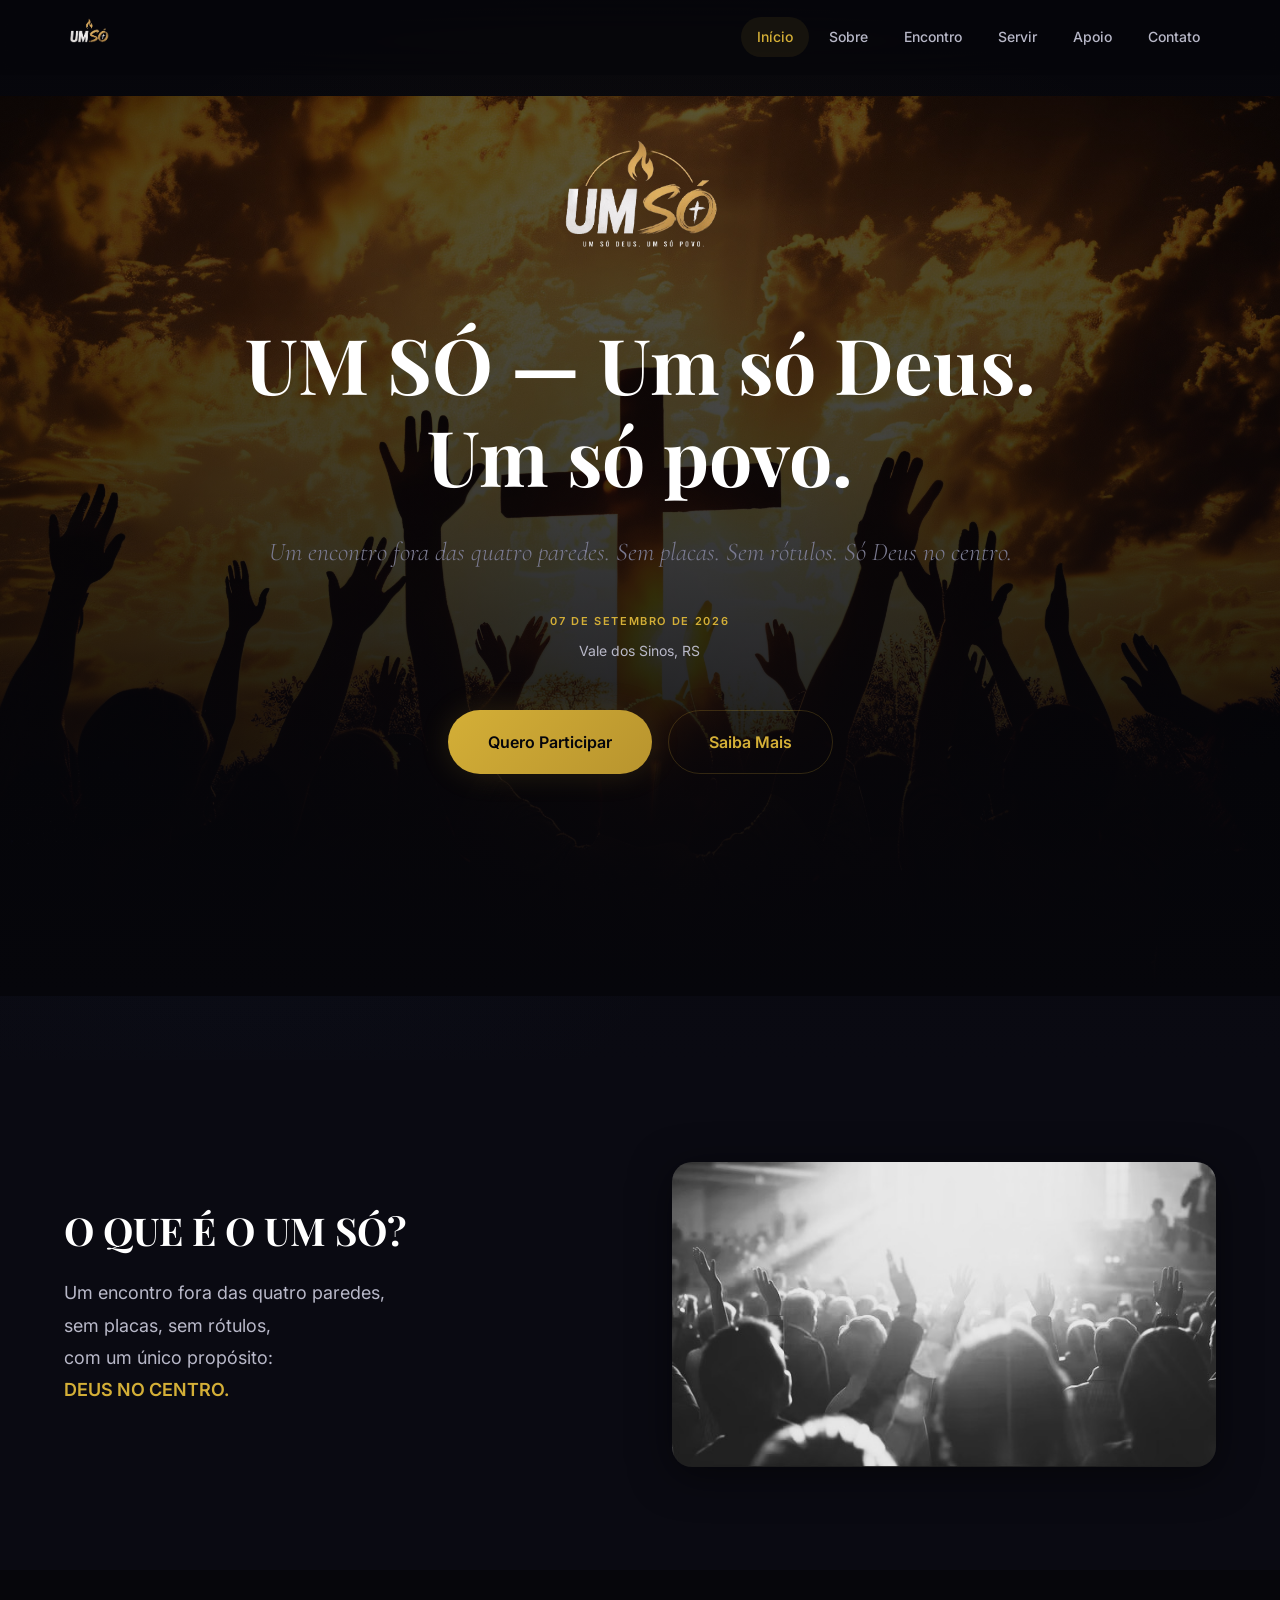
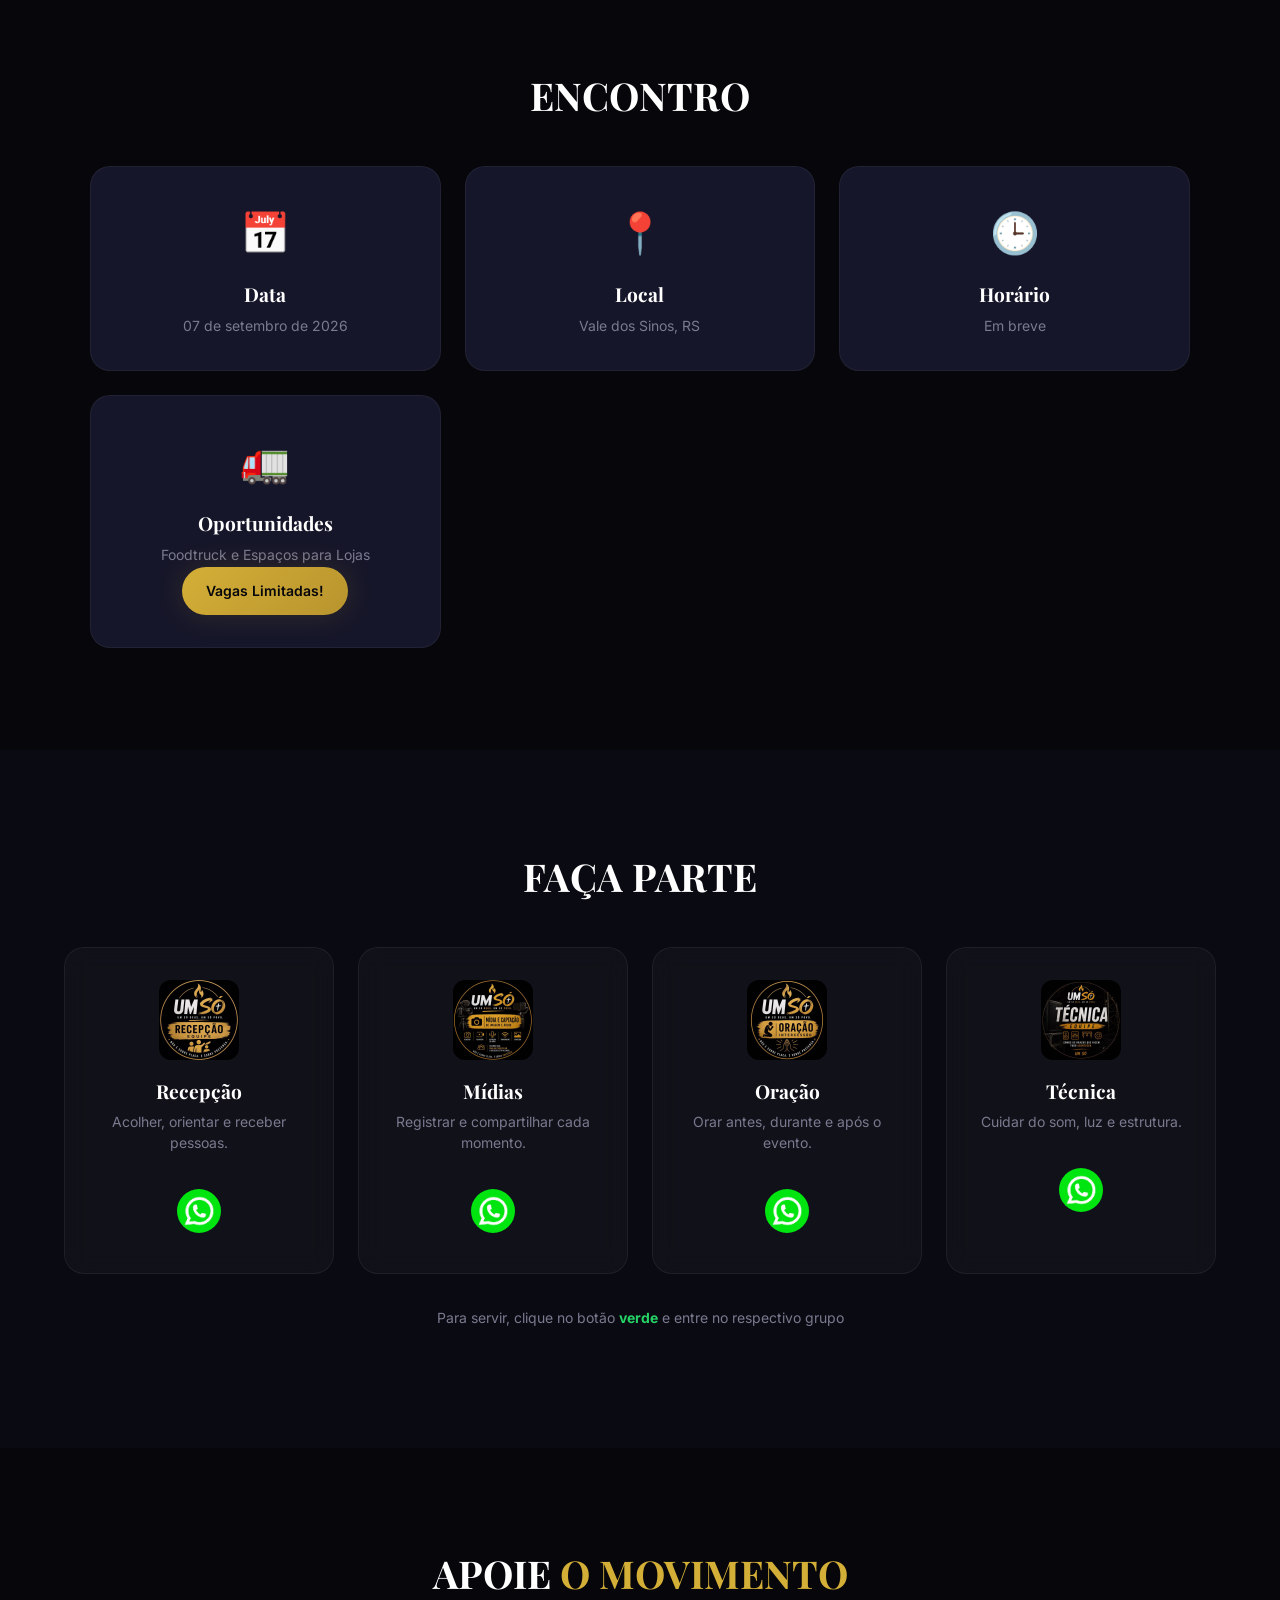
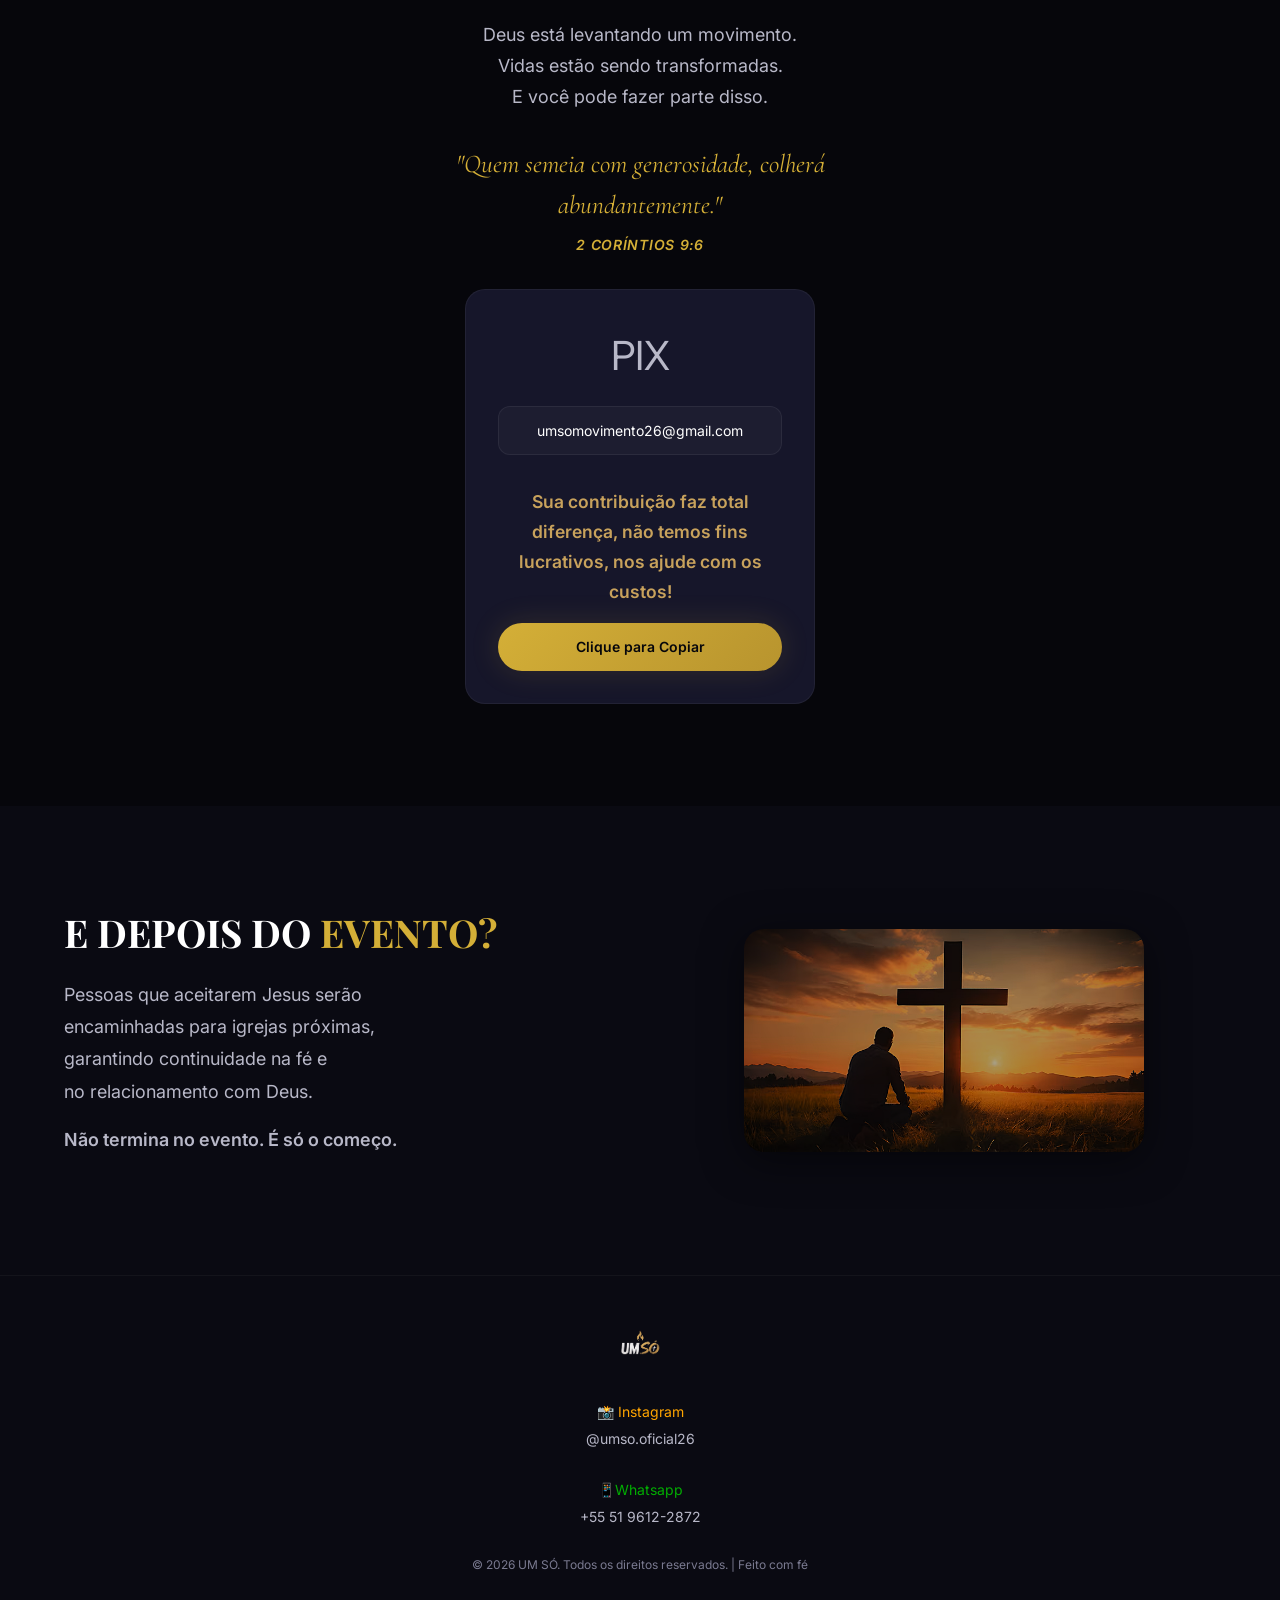
==== commit d5446186: "Update WhatsApp contact number in index.html" ====
--- a/index.html
+++ b/index.html
@@ -254,7 +254,7 @@
           <a href="https://instagram.com/umso.oficial26" target="_blank" aria-label="Siga-nos no Instagram"><span>&#128248;</span><spam style="color: orange;"> Instagram</spam><br>@umso.oficial26</a>
         </div>
         <div class="contact">
-          <a href="https://wa.me/5551933804768" target="_blank" aria-label="Entre em contato conosco pelo WhatsApp"><span>&#128241;</span><spam style="color: rgb(2, 173, 2);">Whatsapp</spam><br>+55 51 93380-4768</a>
+          <a href="https://wa.me/555196122872" target="_blank" aria-label="Entre em contato conosco pelo WhatsApp"><span>&#128241;</span><spam style="color: rgb(2, 173, 2);">Whatsapp</spam><br>+55 51 9612-2872</a>
         </div>
         <p>&copy; 2026 UM SÓ. Todos os direitos reservados. | Feito com fé</p>
       </div>
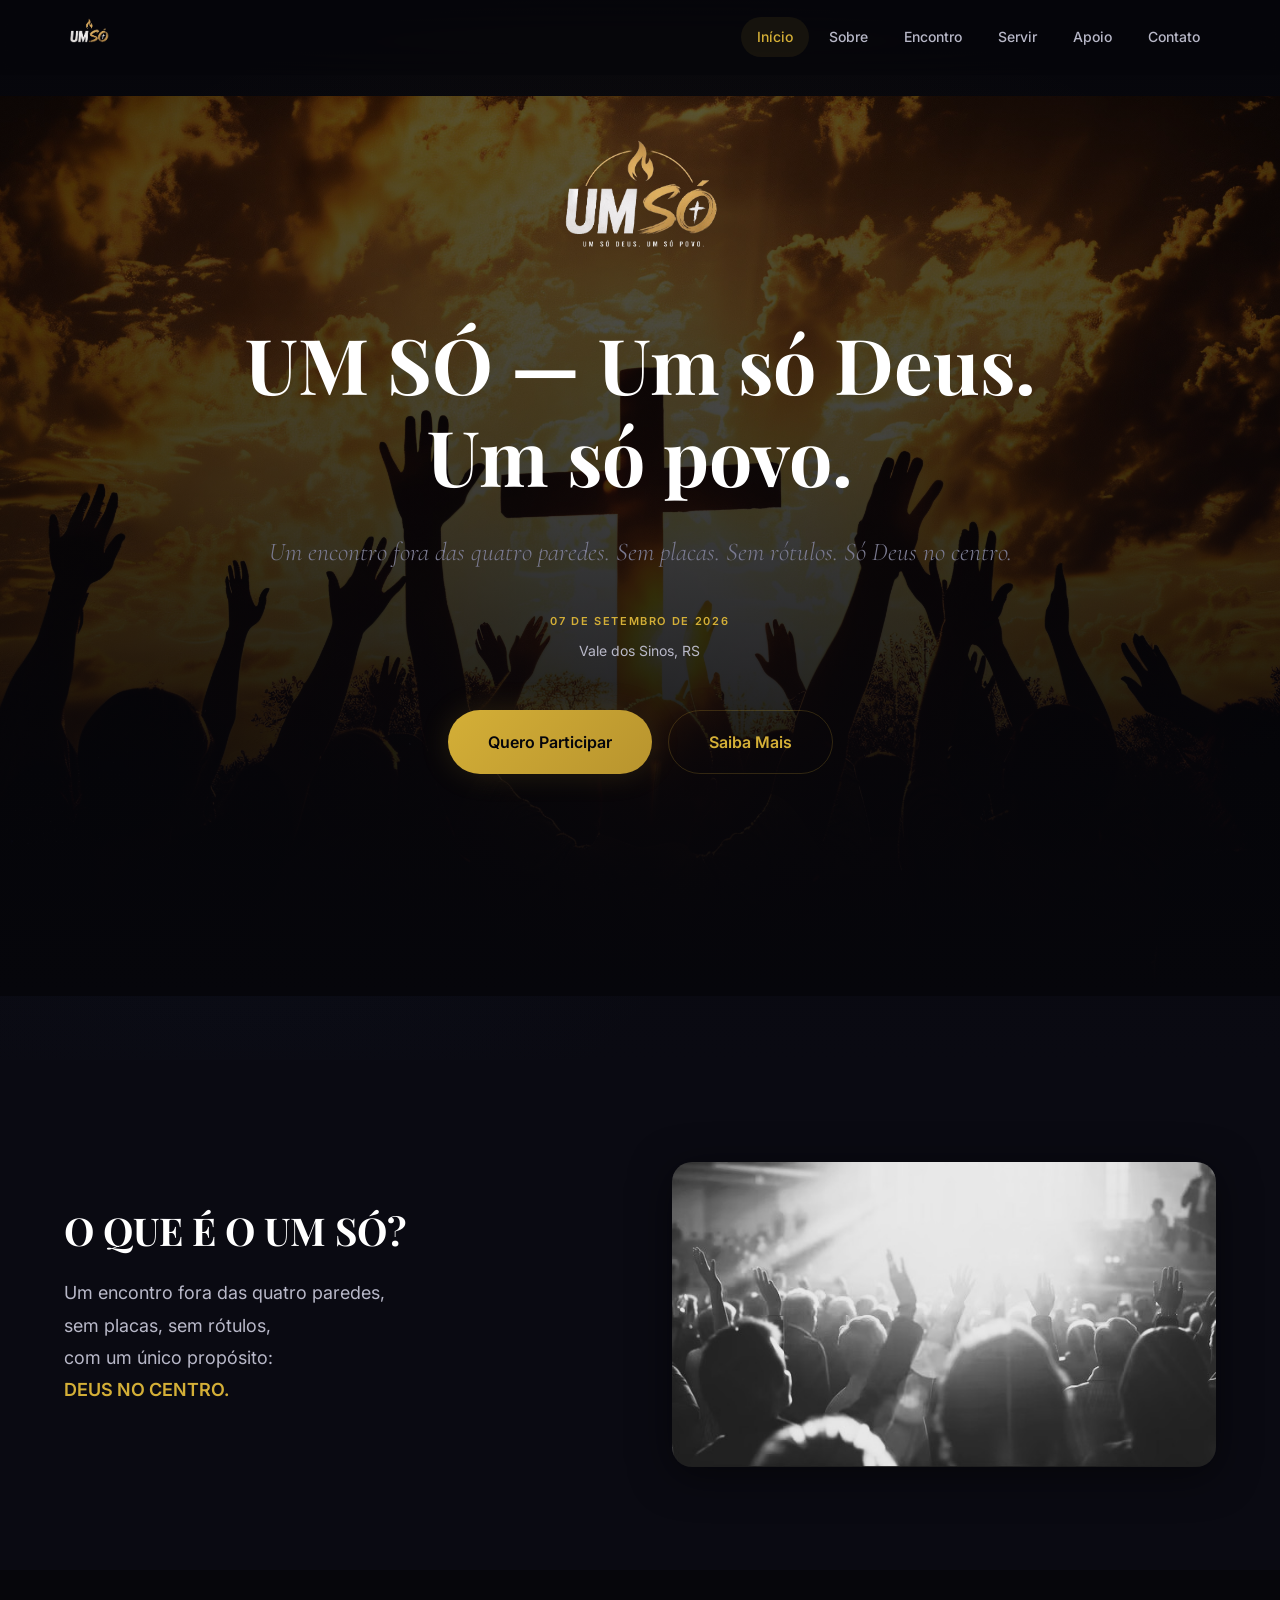
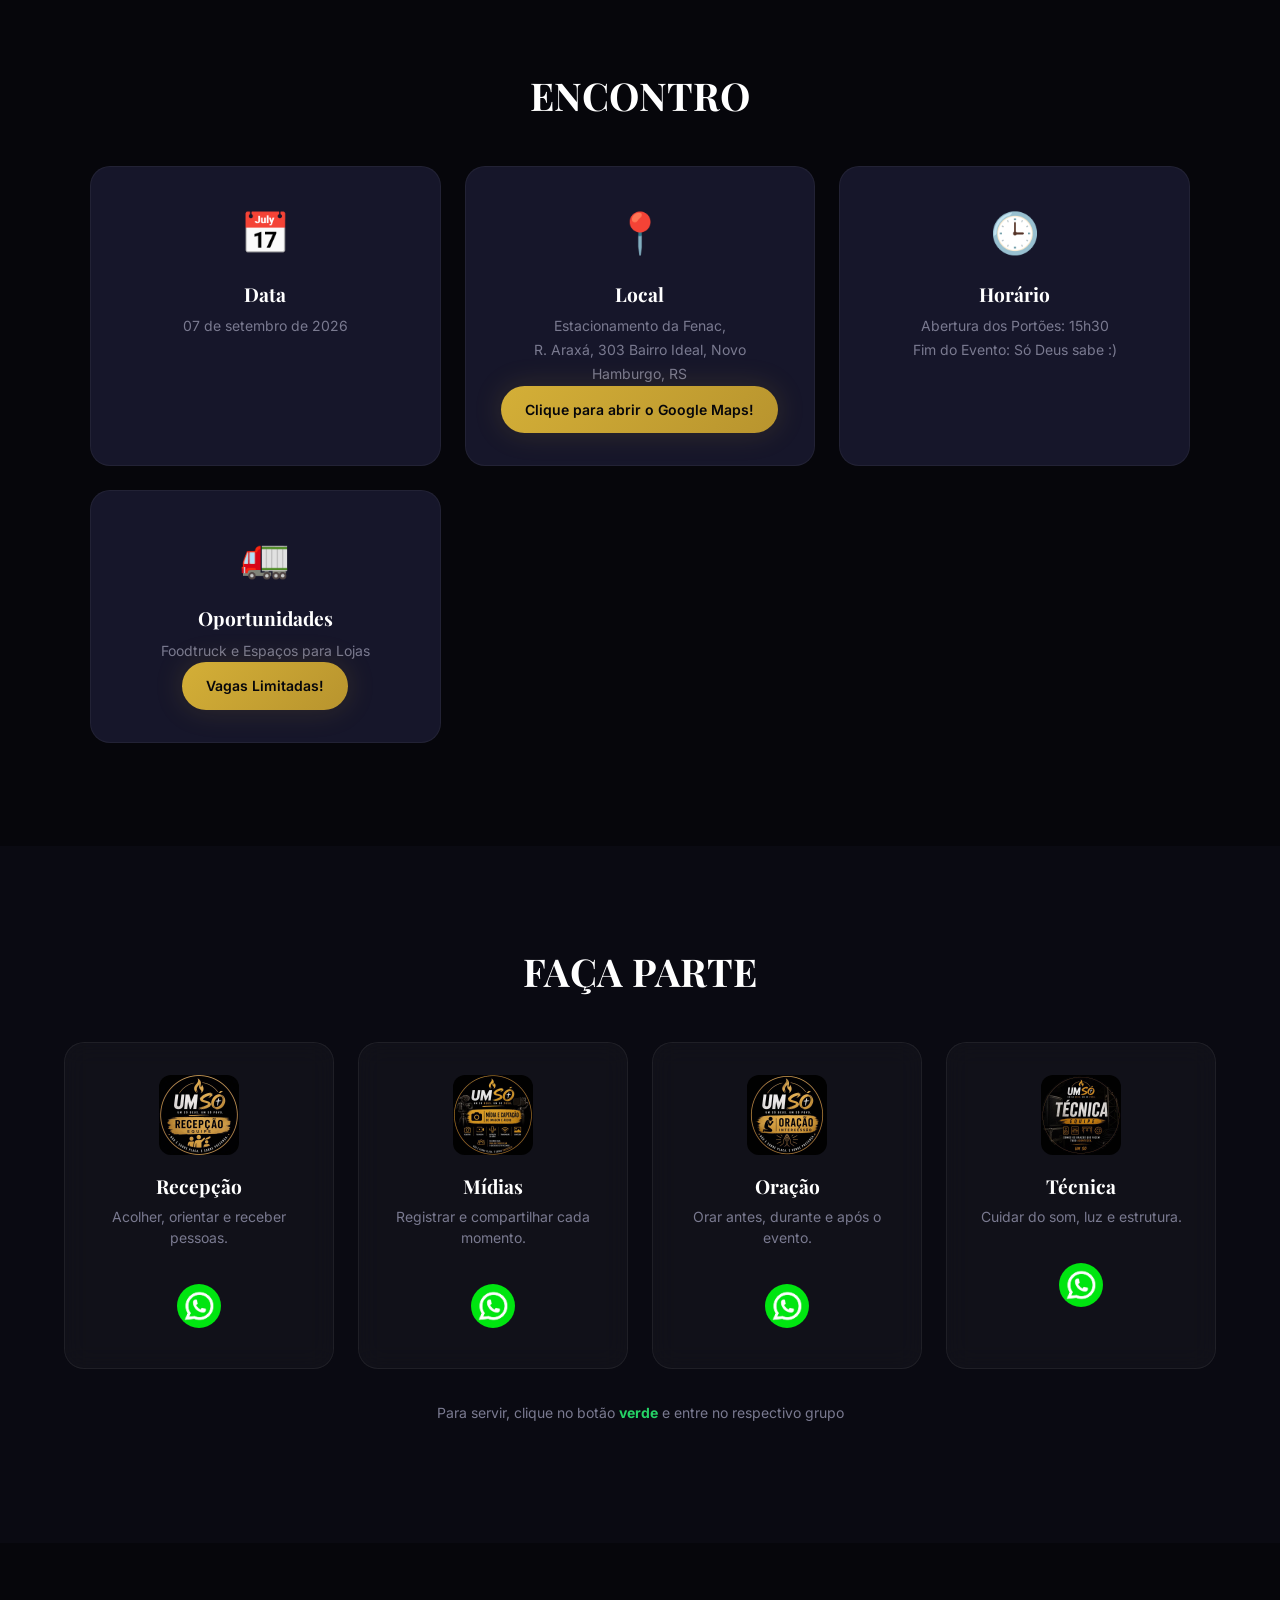
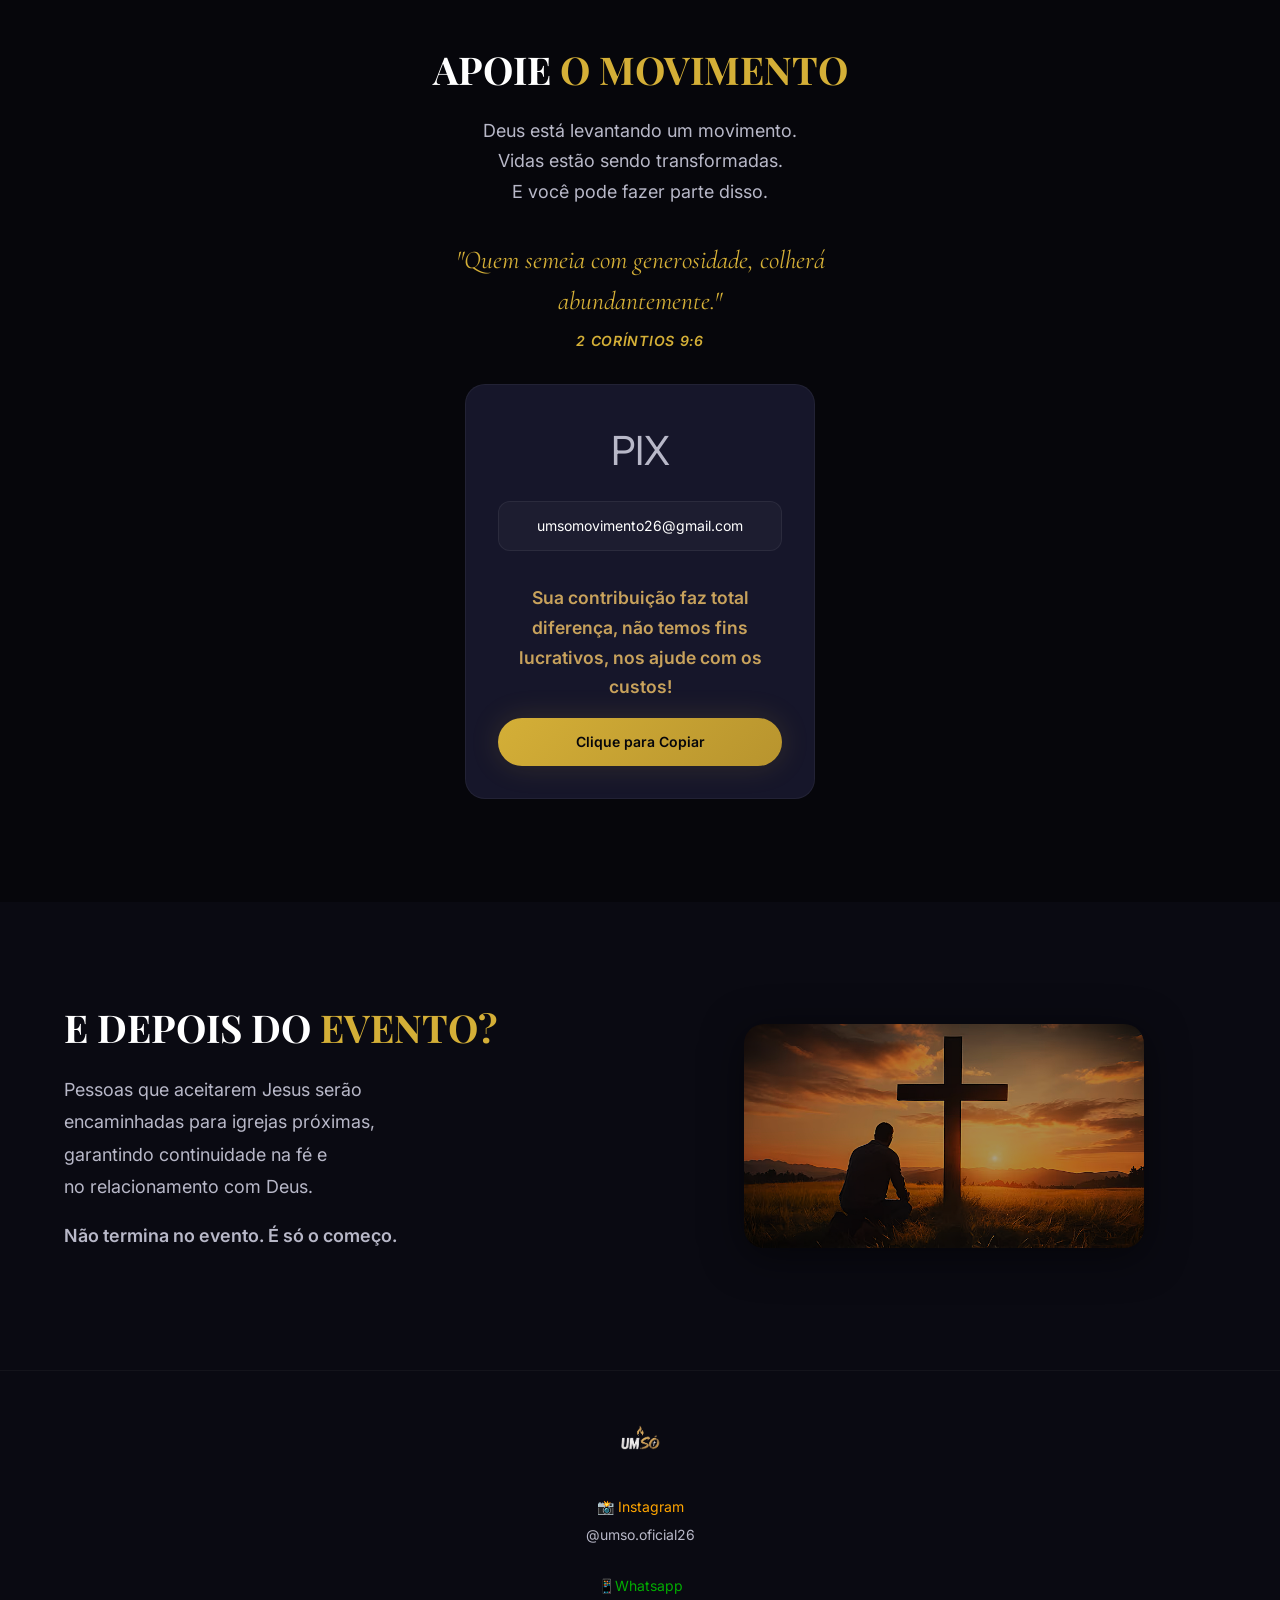
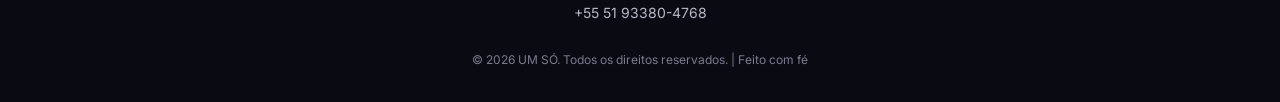
==== commit 7e278141: "Add Local, Horario e button" ====
--- a/index.html
+++ b/index.html
@@ -153,12 +153,13 @@
         <div class="card animate-on-scroll delay-2">
           <div class="icon">📍</div>
           <h3>Local</h3>
-          <p>Vale dos Sinos, RS</p>
+          <p>Estacionamento da Fenac, <br>R. Araxá, 303 Bairro Ideal, Novo Hamburgo, RS</p>
+          <a href="https://maps.app.goo.gl/UGEg2Bdmgw99nyRcA" class="btn-info" target="_blank" rel="noopener noreferrer">Clique para abrir o Google Maps!</a>
         </div>
         <div class="card animate-on-scroll delay-3">
           <div class="icon">🕒</div>
           <h3>Horário</h3>
-          <p>Em breve</p>
+          <p>Abertura dos Portões: 15h30<br>Fim do Evento: Só Deus sabe :)</p>
         </div>
         <div class="card animate-on-scroll delay-4">
           <div class="icon">🚛</div>
@@ -254,7 +255,7 @@
           <a href="https://instagram.com/umso.oficial26" target="_blank" aria-label="Siga-nos no Instagram"><span>&#128248;</span><spam style="color: orange;"> Instagram</spam><br>@umso.oficial26</a>
         </div>
         <div class="contact">
-          <a href="https://wa.me/555196122872" target="_blank" aria-label="Entre em contato conosco pelo WhatsApp"><span>&#128241;</span><spam style="color: rgb(2, 173, 2);">Whatsapp</spam><br>+55 51 9612-2872</a>
+          <a href="https://wa.me/5551933804768" target="_blank" aria-label="Entre em contato conosco pelo WhatsApp"><span>&#128241;</span><spam style="color: rgb(2, 173, 2);">Whatsapp</spam><br>+55 51 93380-4768</a>
         </div>
         <p>&copy; 2026 UM SÓ. Todos os direitos reservados. | Feito com fé</p>
       </div>
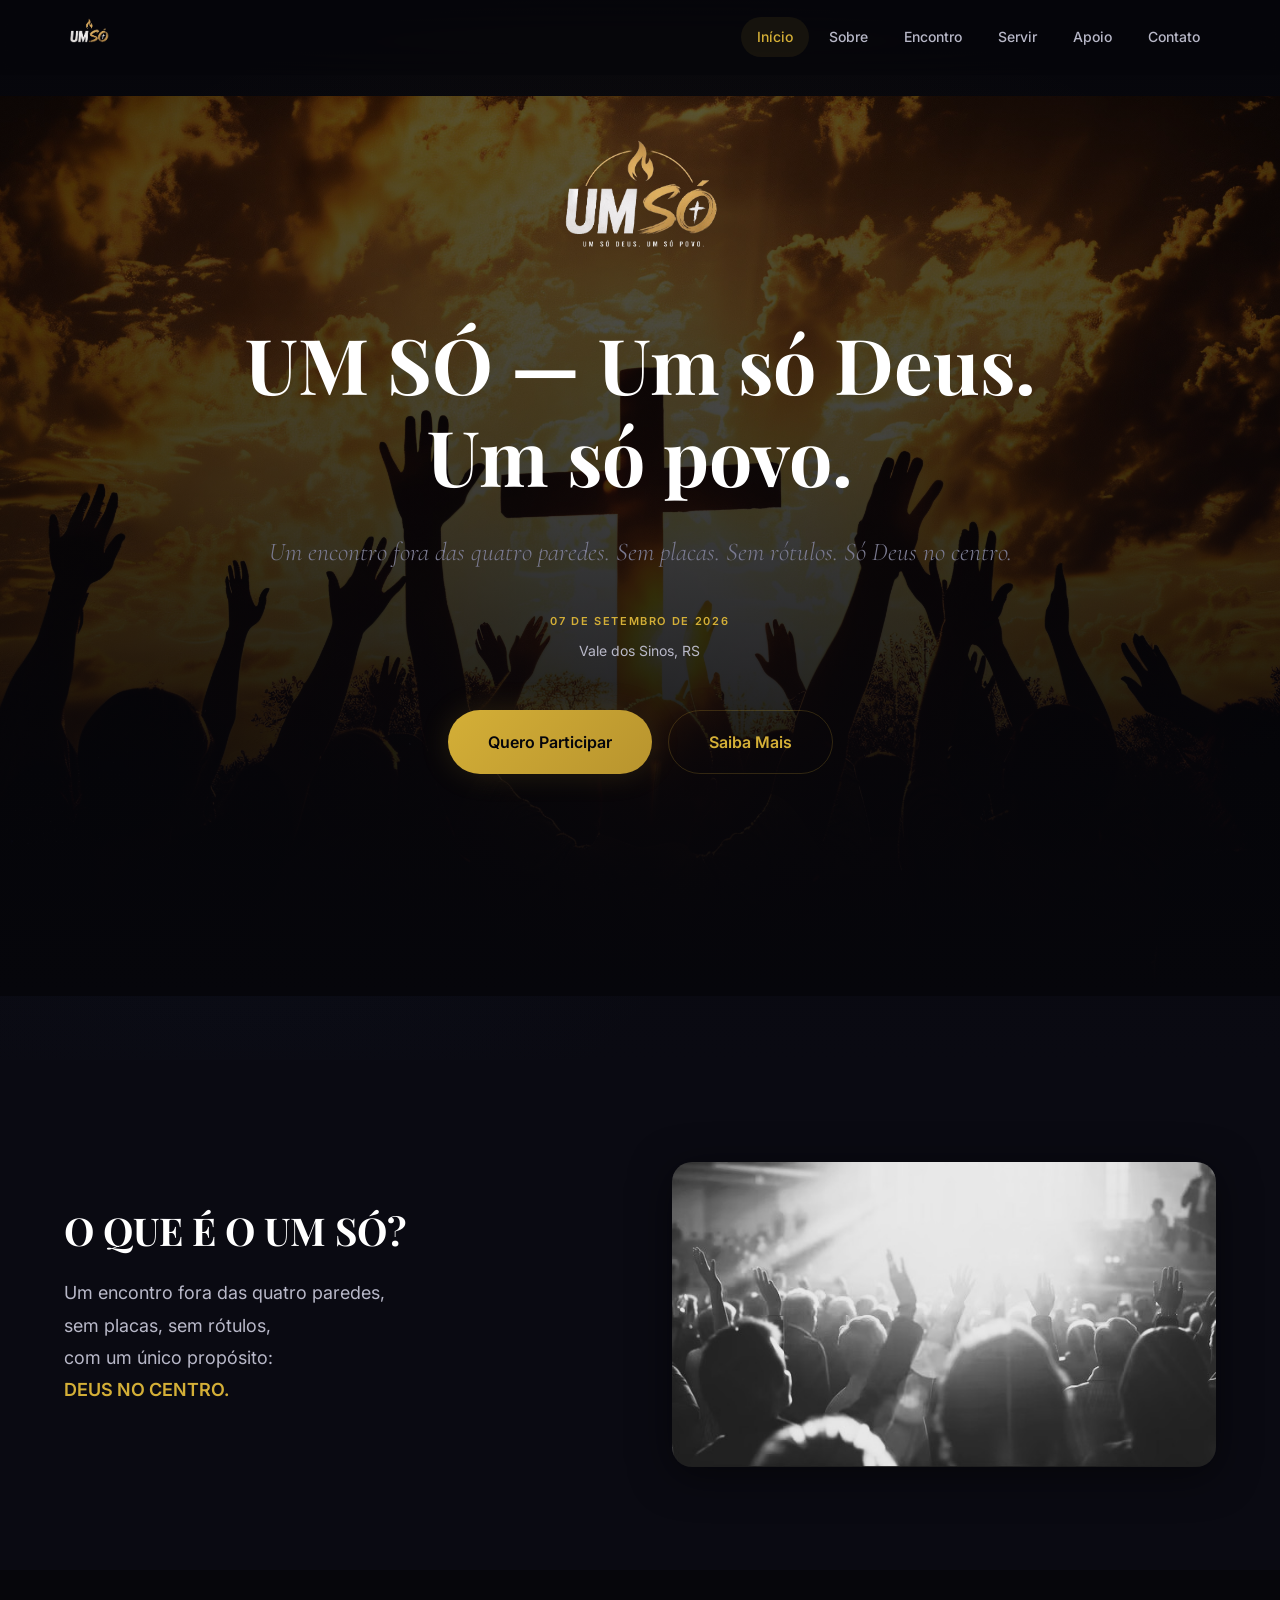
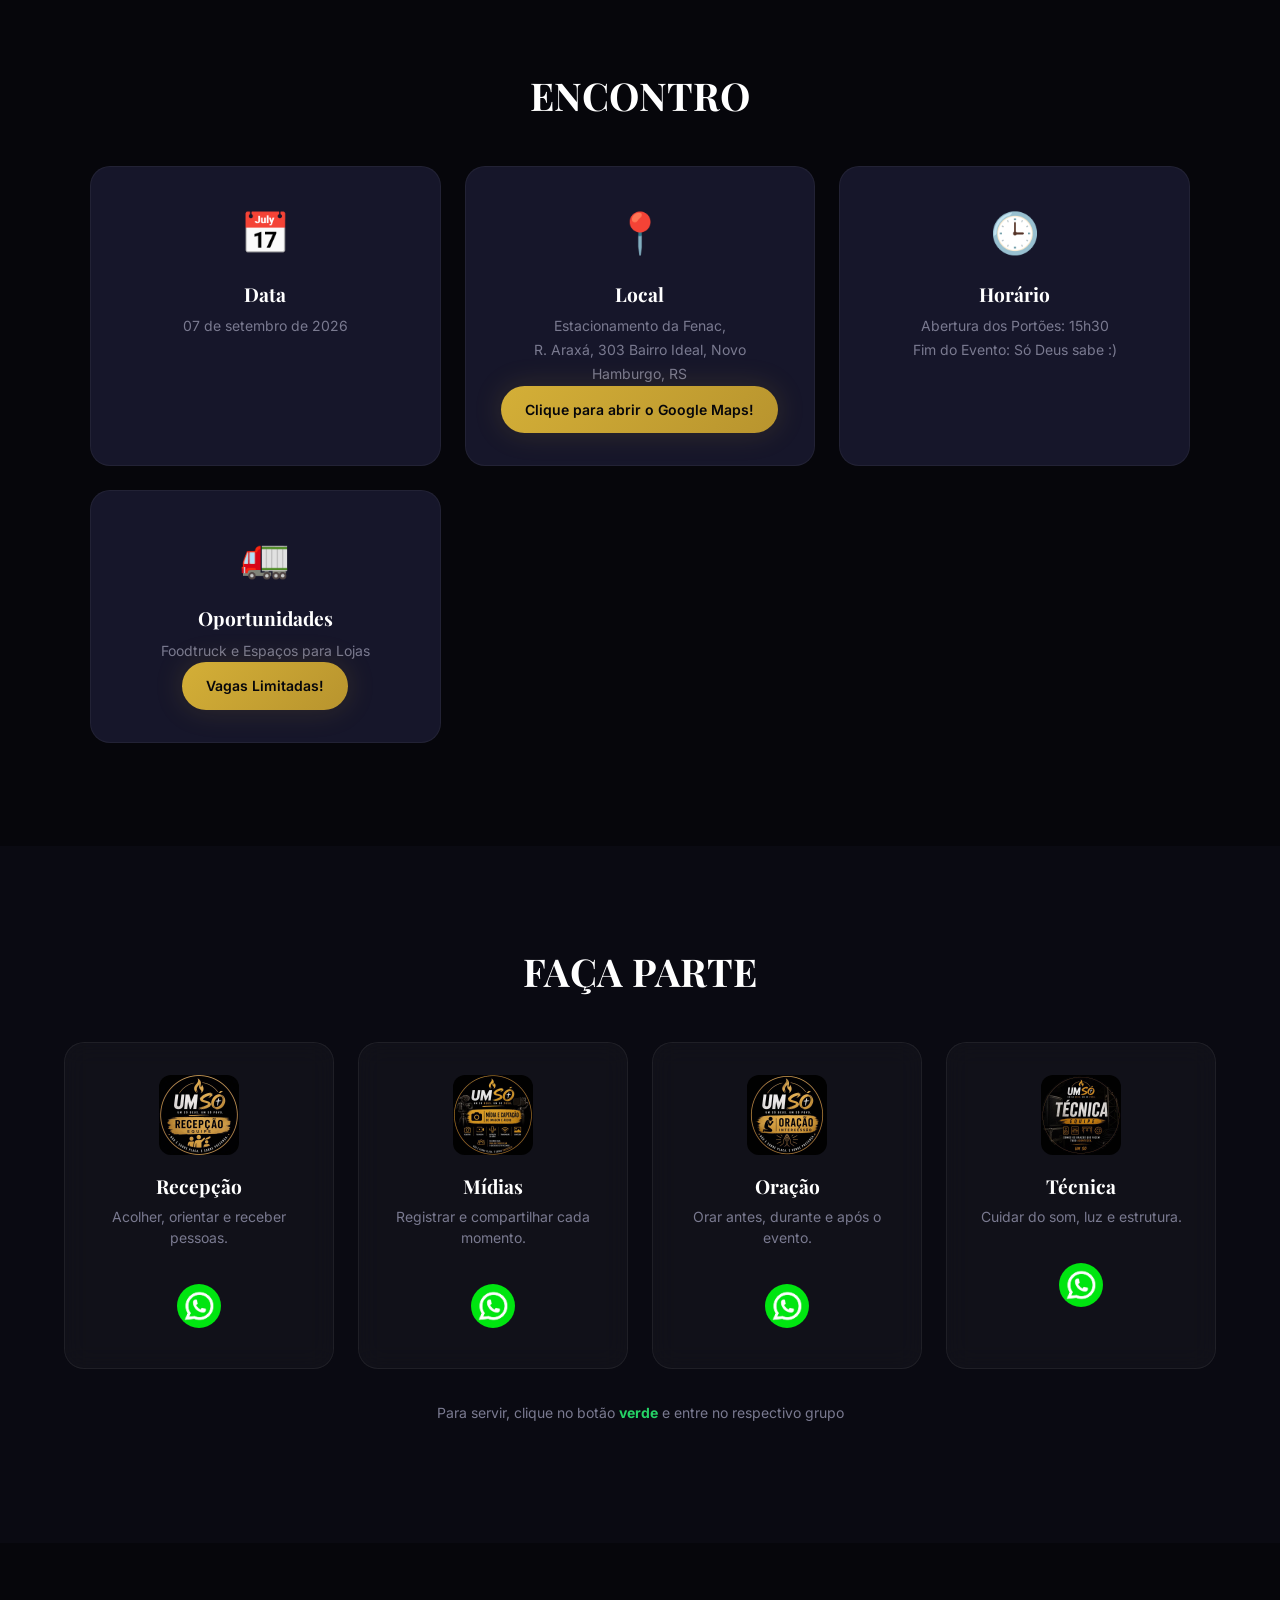
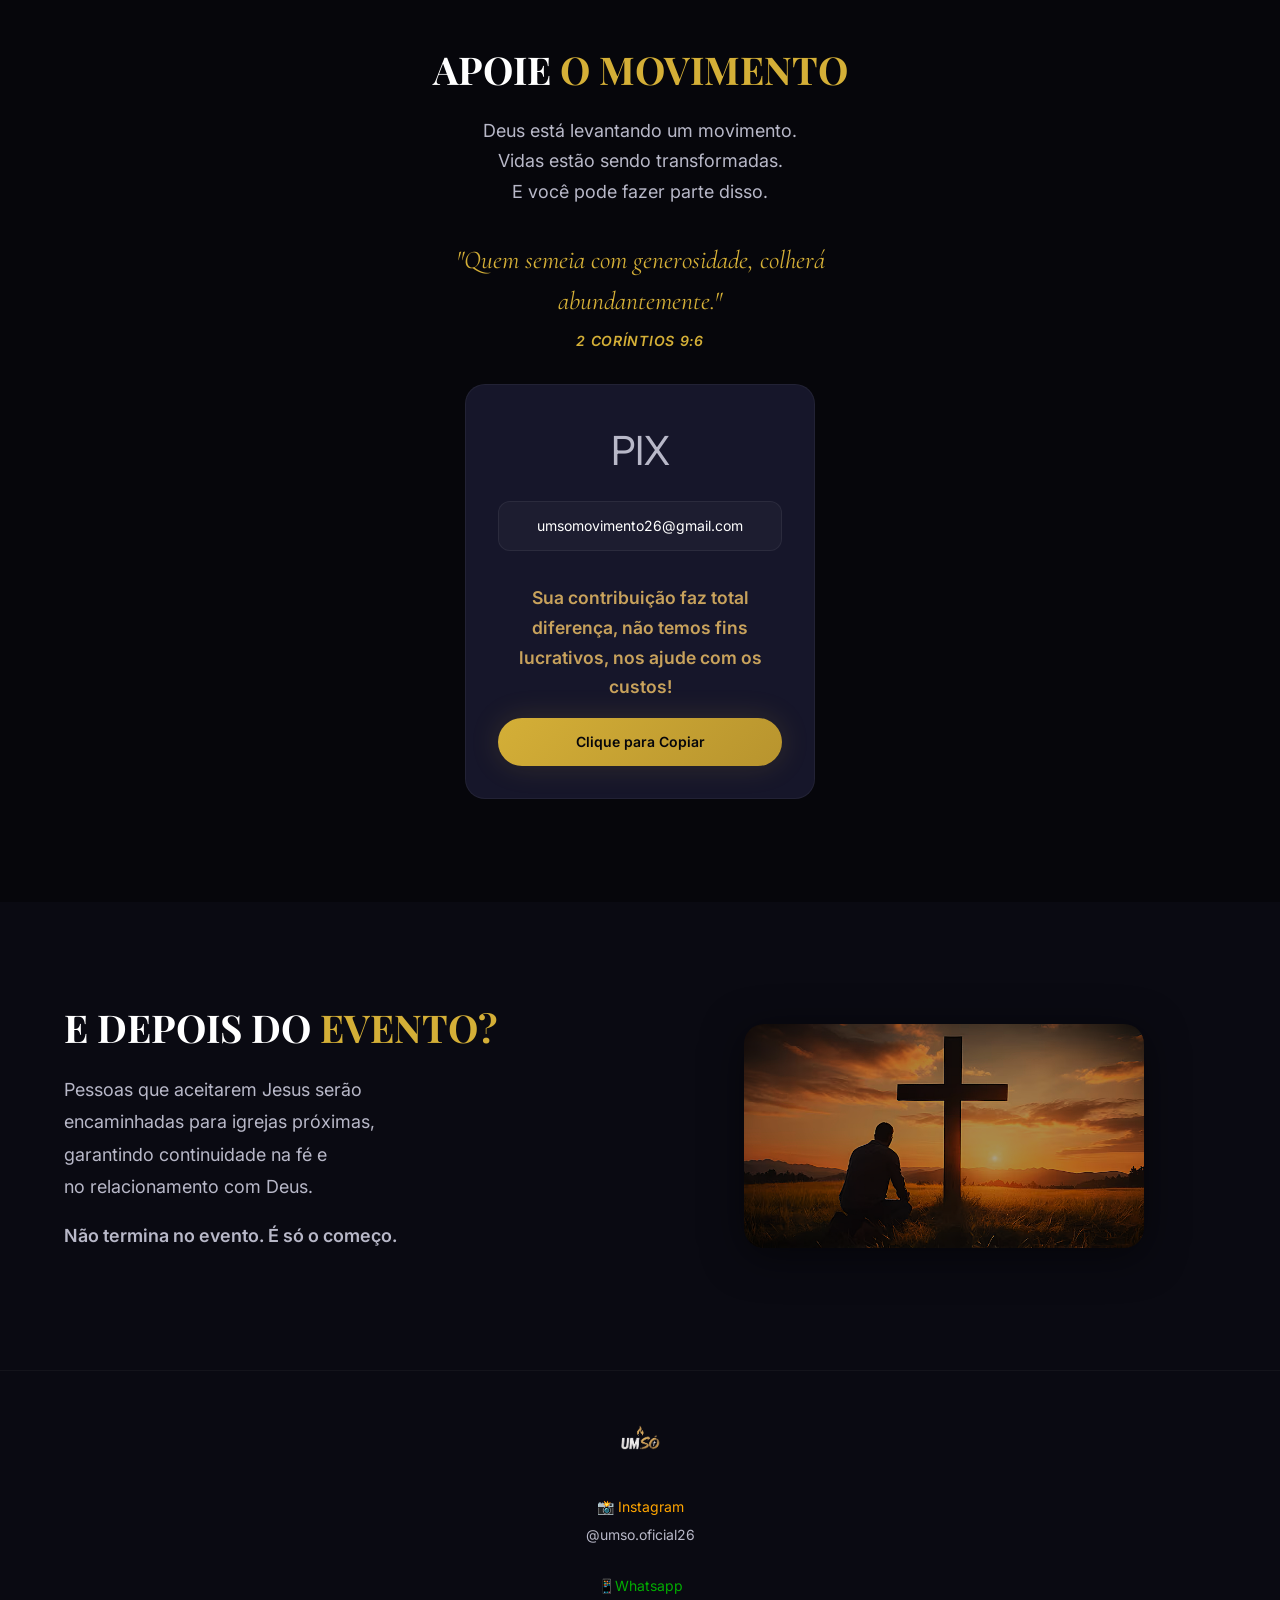
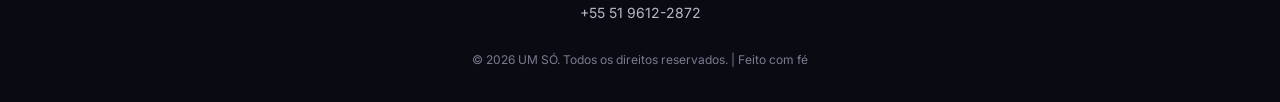
==== commit 769efef3: "Merge branch 'master' of https://github.com/EduardoFarkas/MovimentoUmSo" ====
--- a/index.html
+++ b/index.html
@@ -255,7 +255,7 @@
           <a href="https://instagram.com/umso.oficial26" target="_blank" aria-label="Siga-nos no Instagram"><span>&#128248;</span><spam style="color: orange;"> Instagram</spam><br>@umso.oficial26</a>
         </div>
         <div class="contact">
-          <a href="https://wa.me/5551933804768" target="_blank" aria-label="Entre em contato conosco pelo WhatsApp"><span>&#128241;</span><spam style="color: rgb(2, 173, 2);">Whatsapp</spam><br>+55 51 93380-4768</a>
+          <a href="https://wa.me/555196122872" target="_blank" aria-label="Entre em contato conosco pelo WhatsApp"><span>&#128241;</span><spam style="color: rgb(2, 173, 2);">Whatsapp</spam><br>+55 51 9612-2872</a>
         </div>
         <p>&copy; 2026 UM SÓ. Todos os direitos reservados. | Feito com fé</p>
       </div>
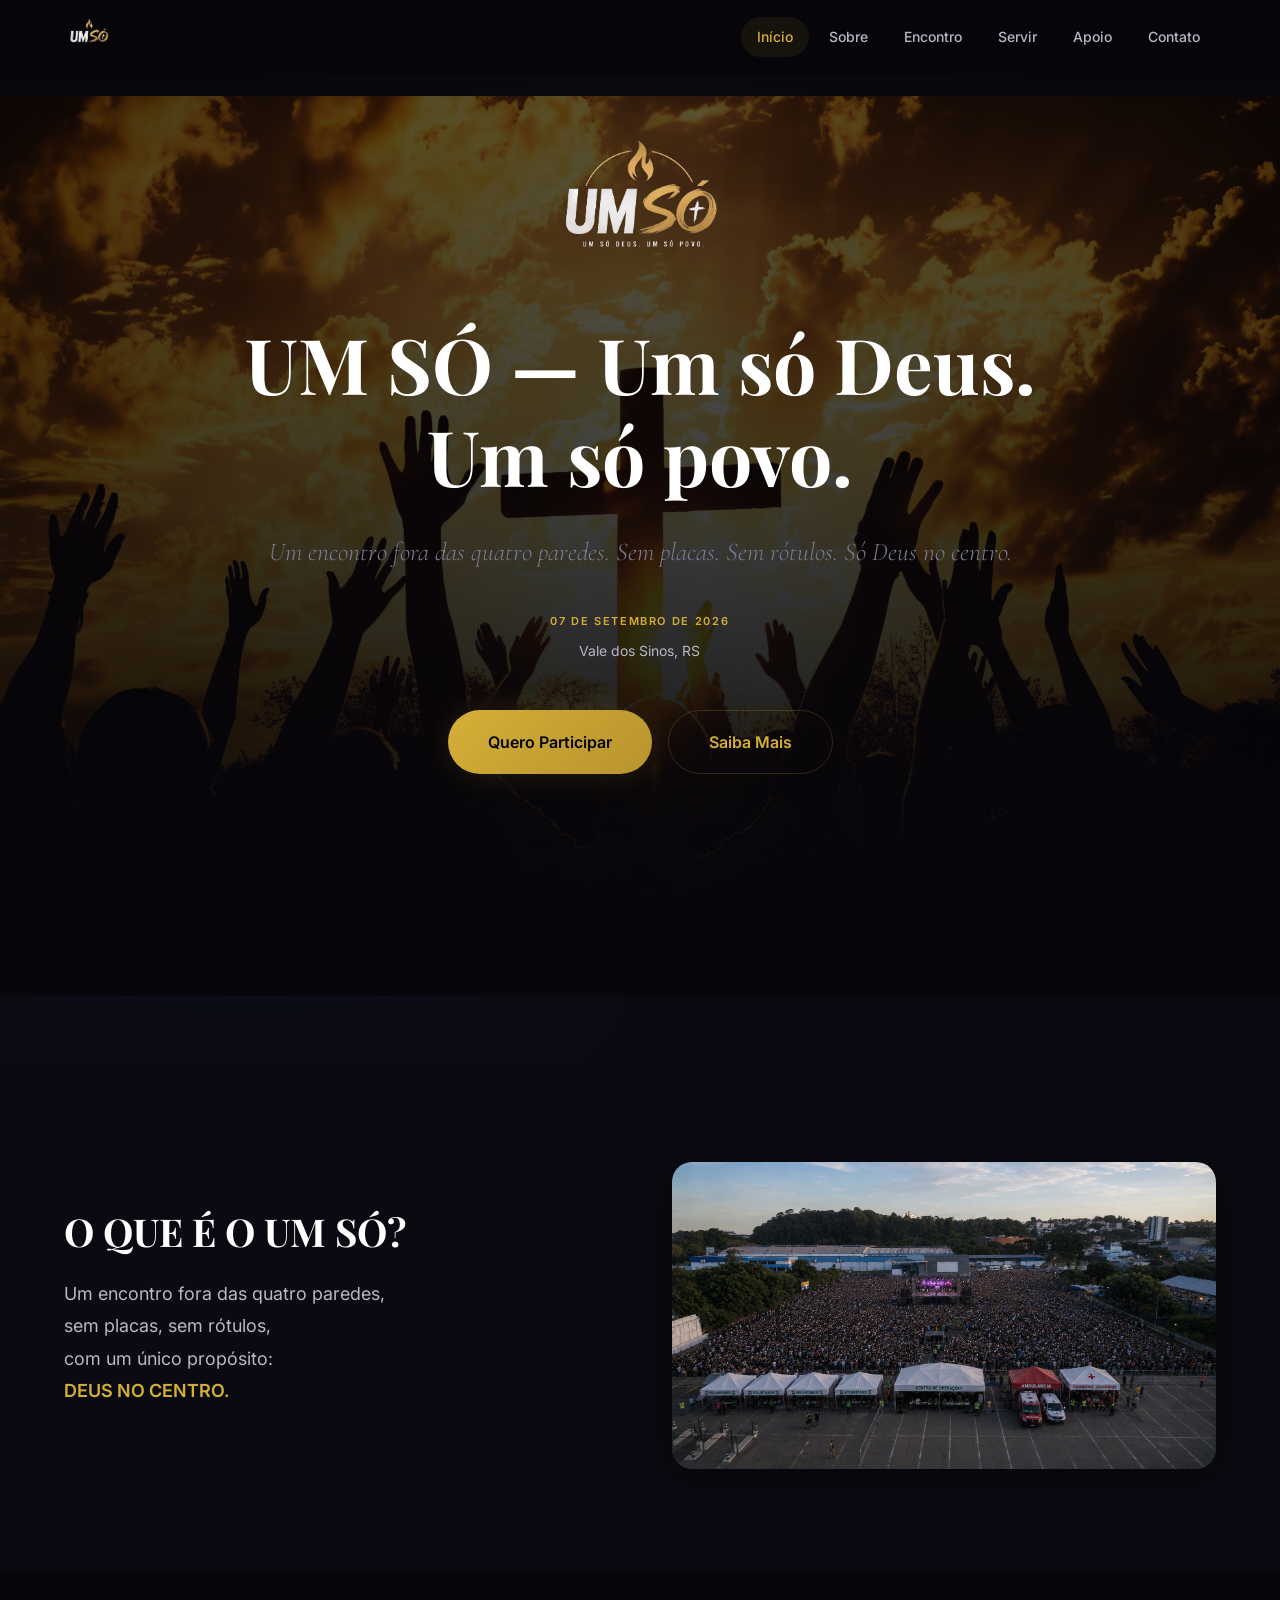
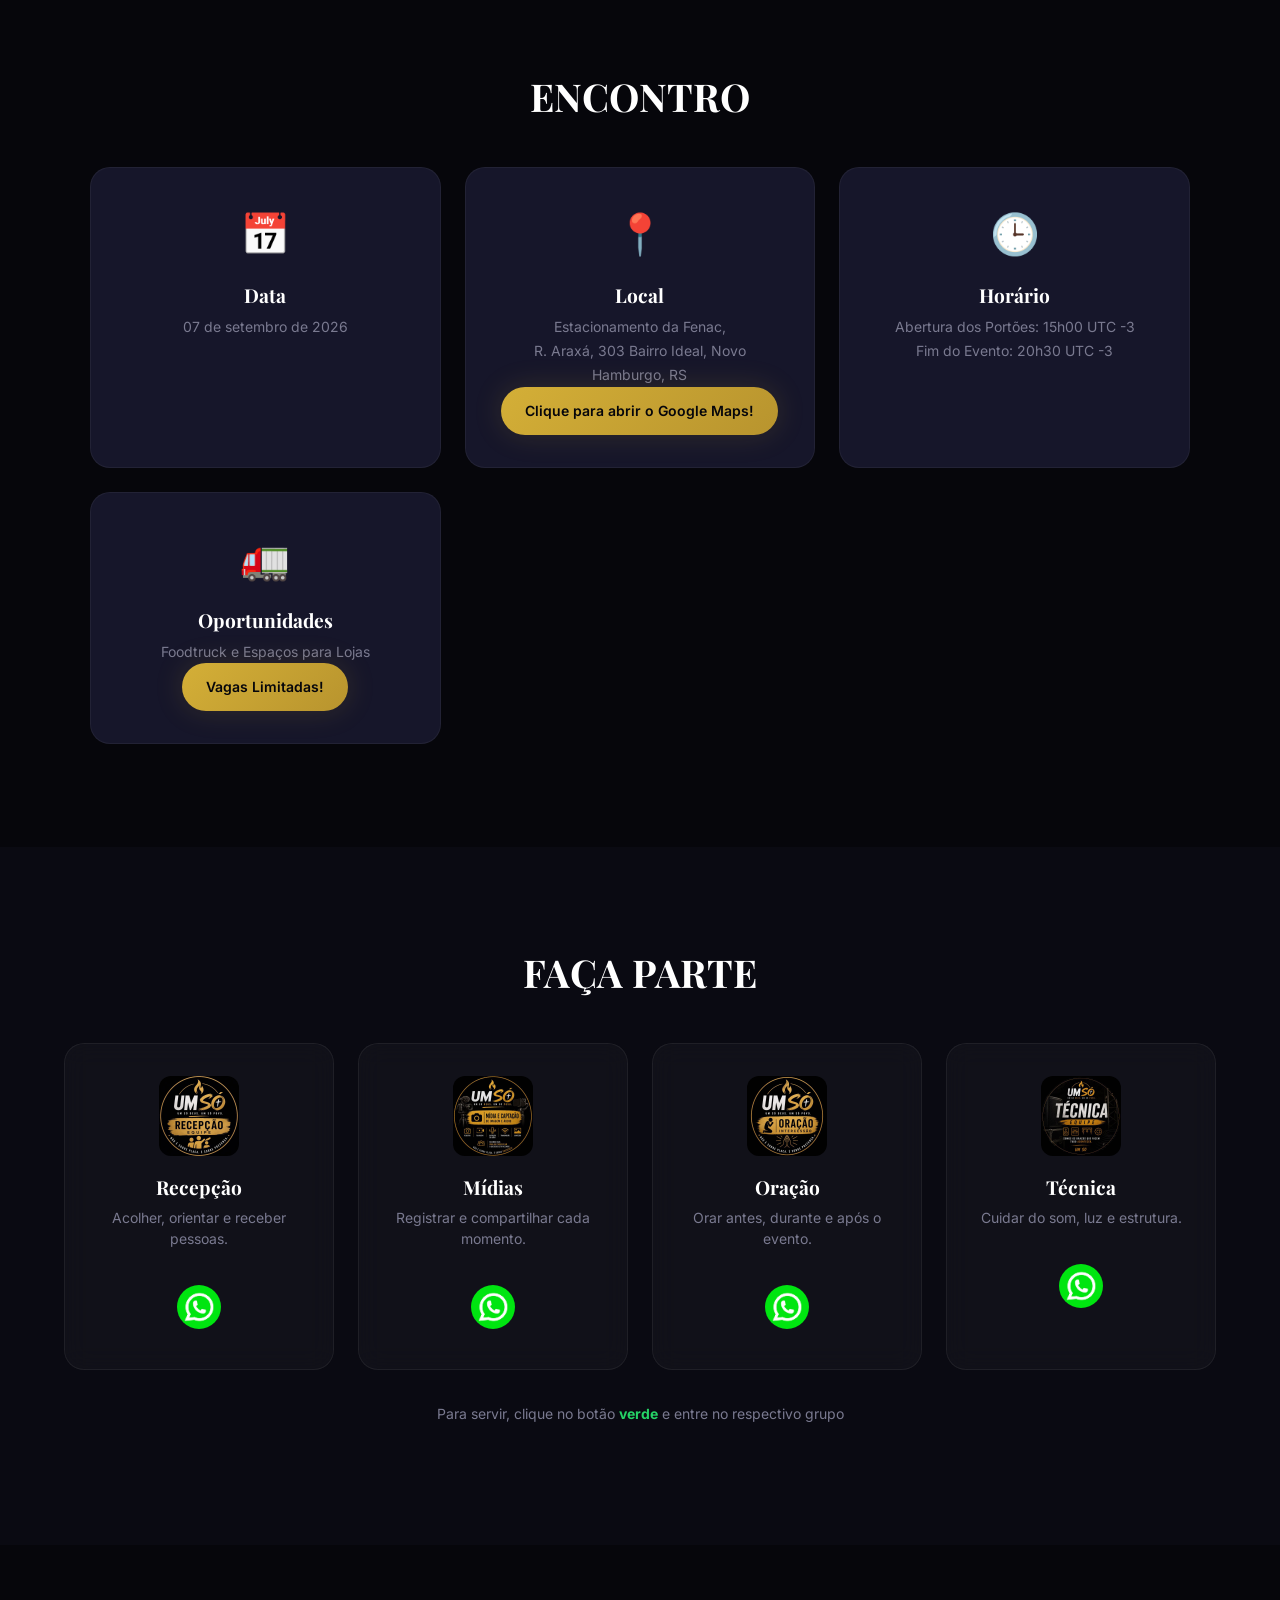
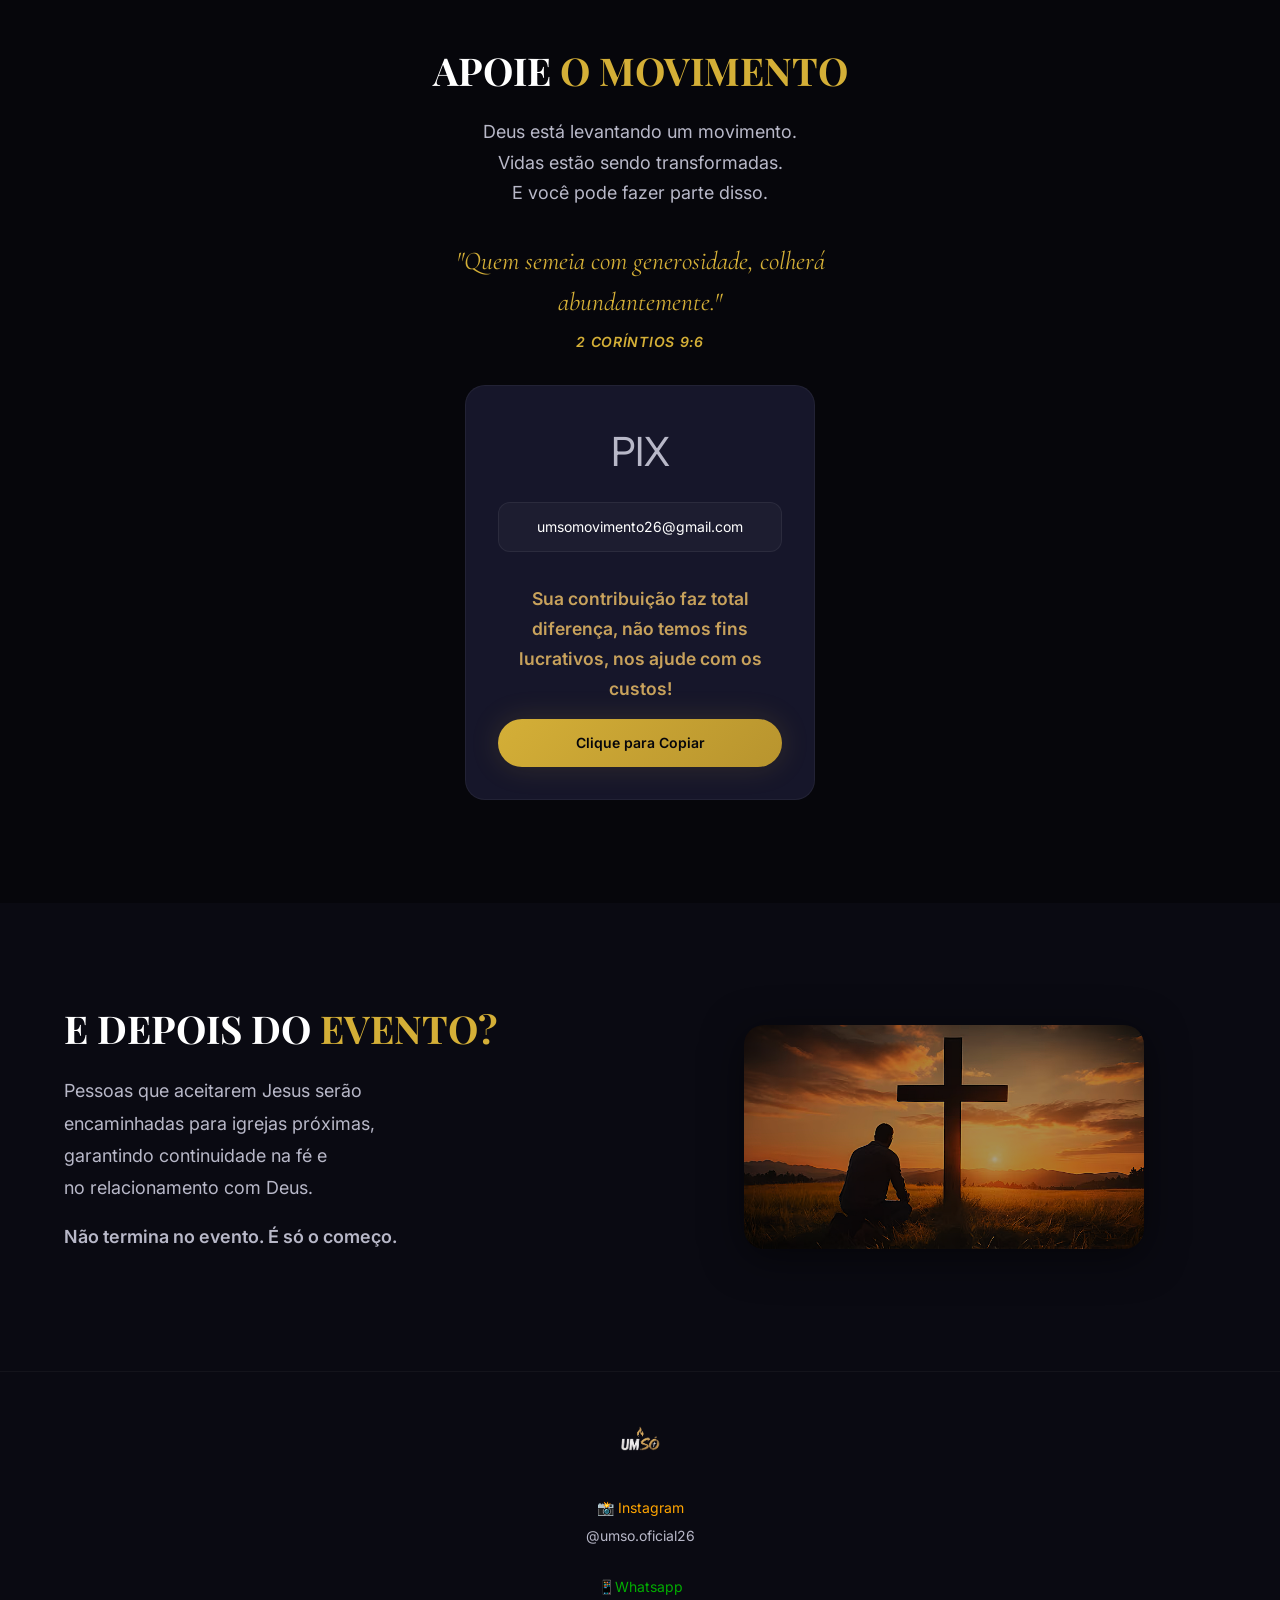
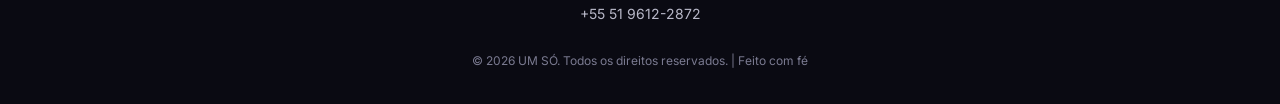
==== commit d98f0c5c: "Atualização do horário." ====
--- a/index.html
+++ b/index.html
@@ -159,7 +159,7 @@
         <div class="card animate-on-scroll delay-3">
           <div class="icon">🕒</div>
           <h3>Horário</h3>
-          <p>Abertura dos Portões: 15h30<br>Fim do Evento: Só Deus sabe :)</p>
+          <p>Abertura dos Portões: 15h00 UTC -3<br>Fim do Evento: 20h30 UTC -3</p>
         </div>
         <div class="card animate-on-scroll delay-4">
           <div class="icon">🚛</div>
